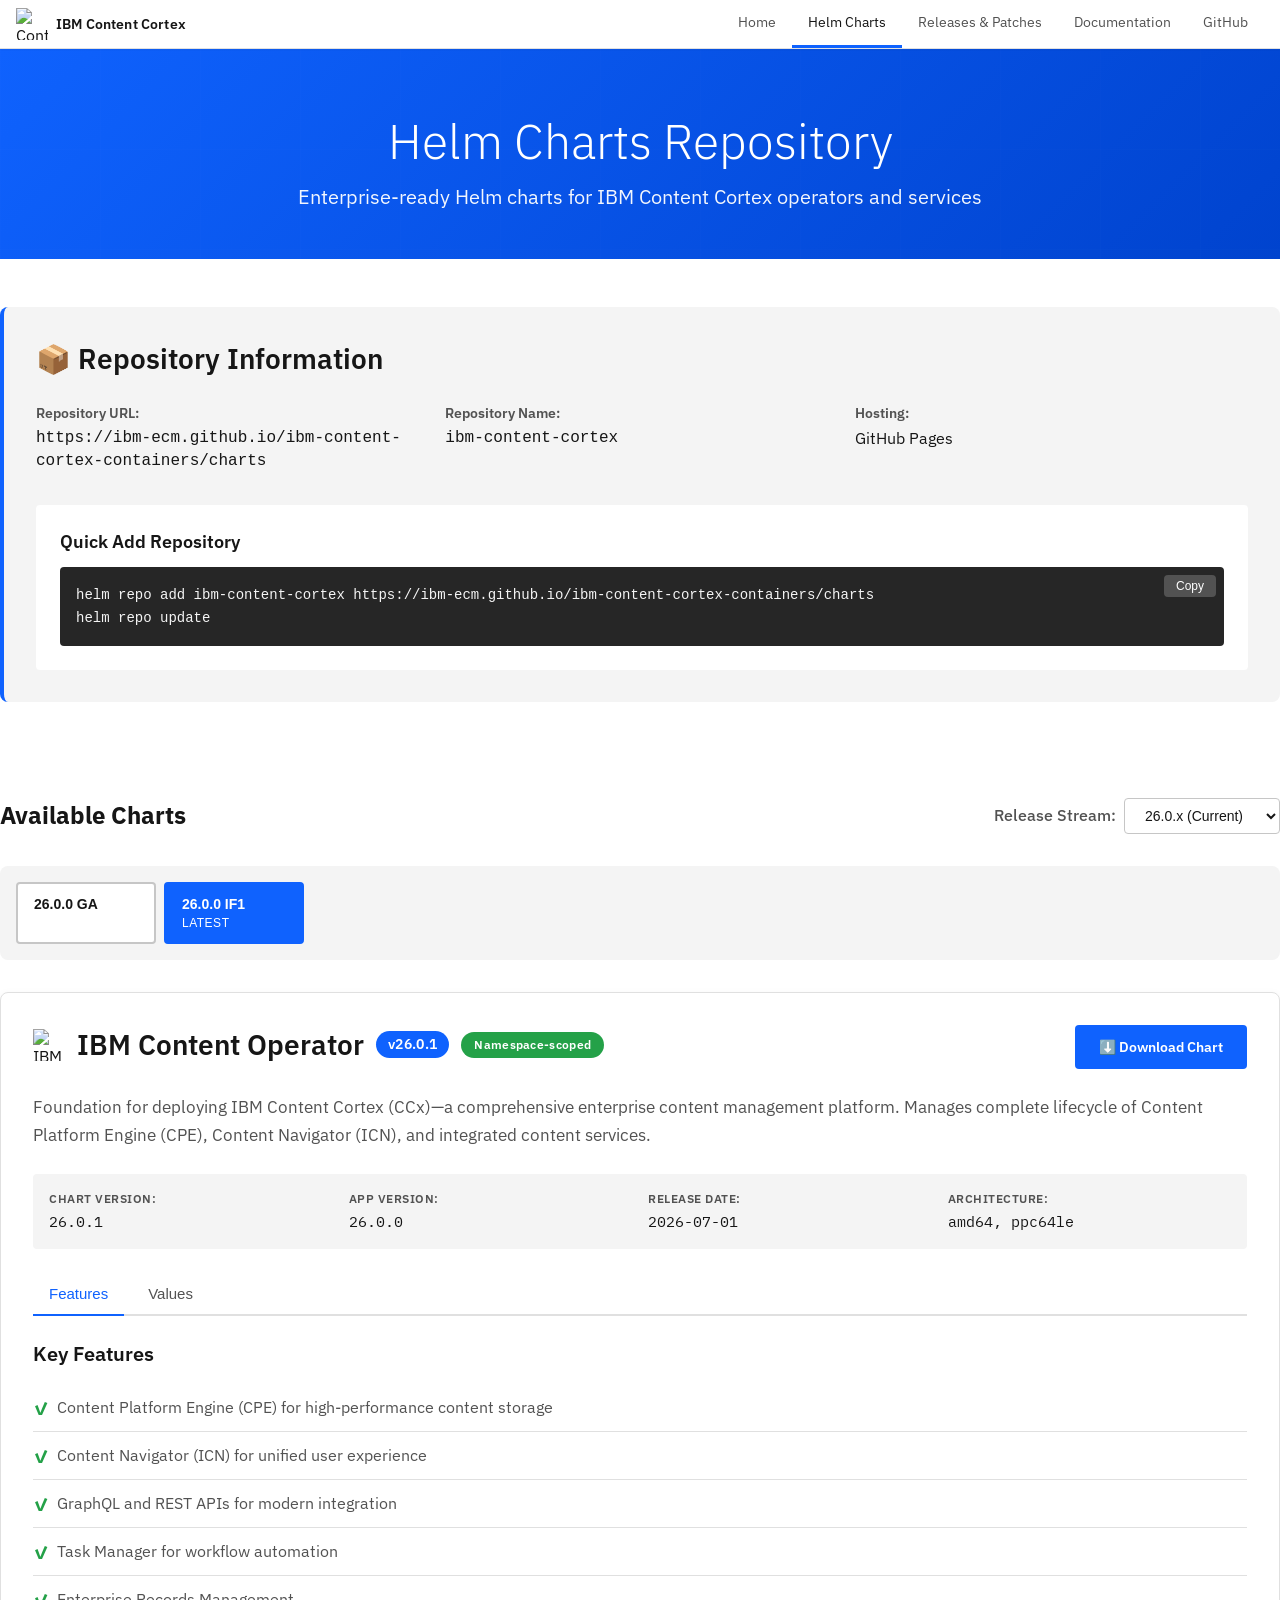
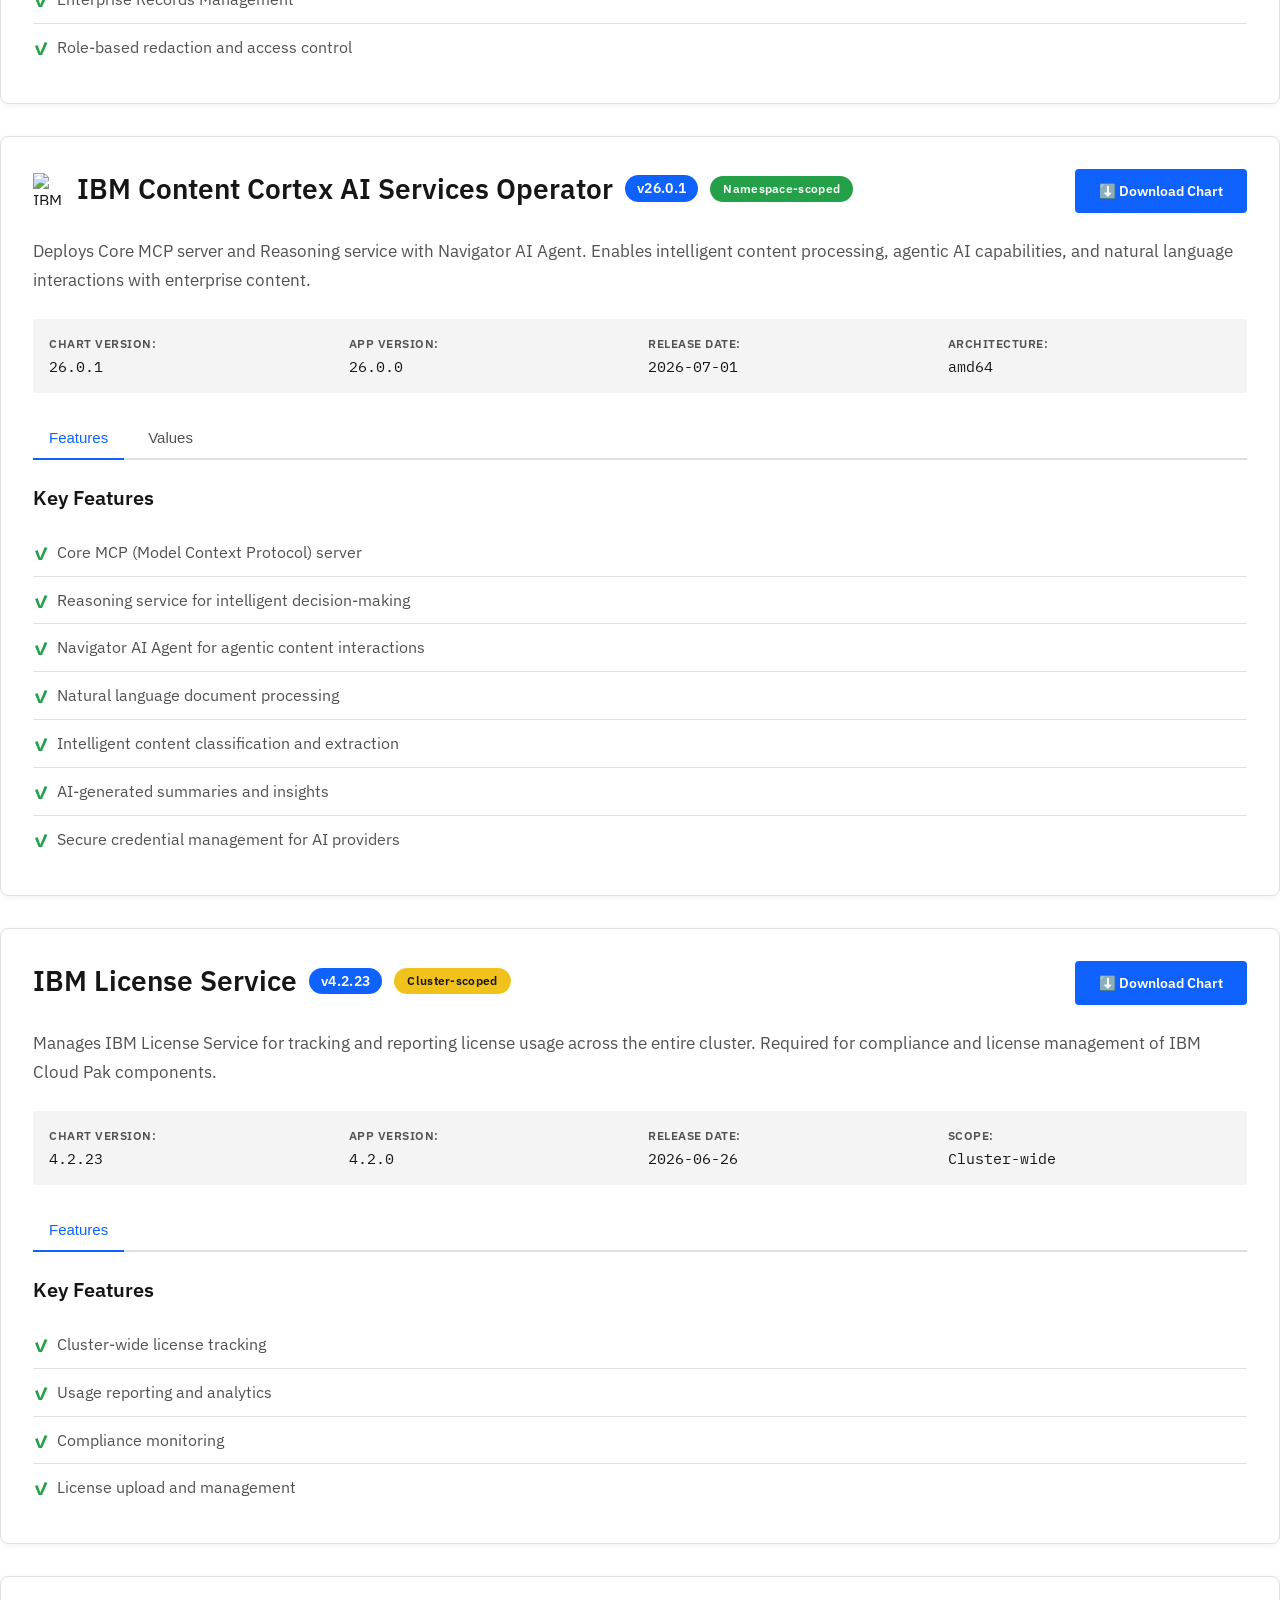
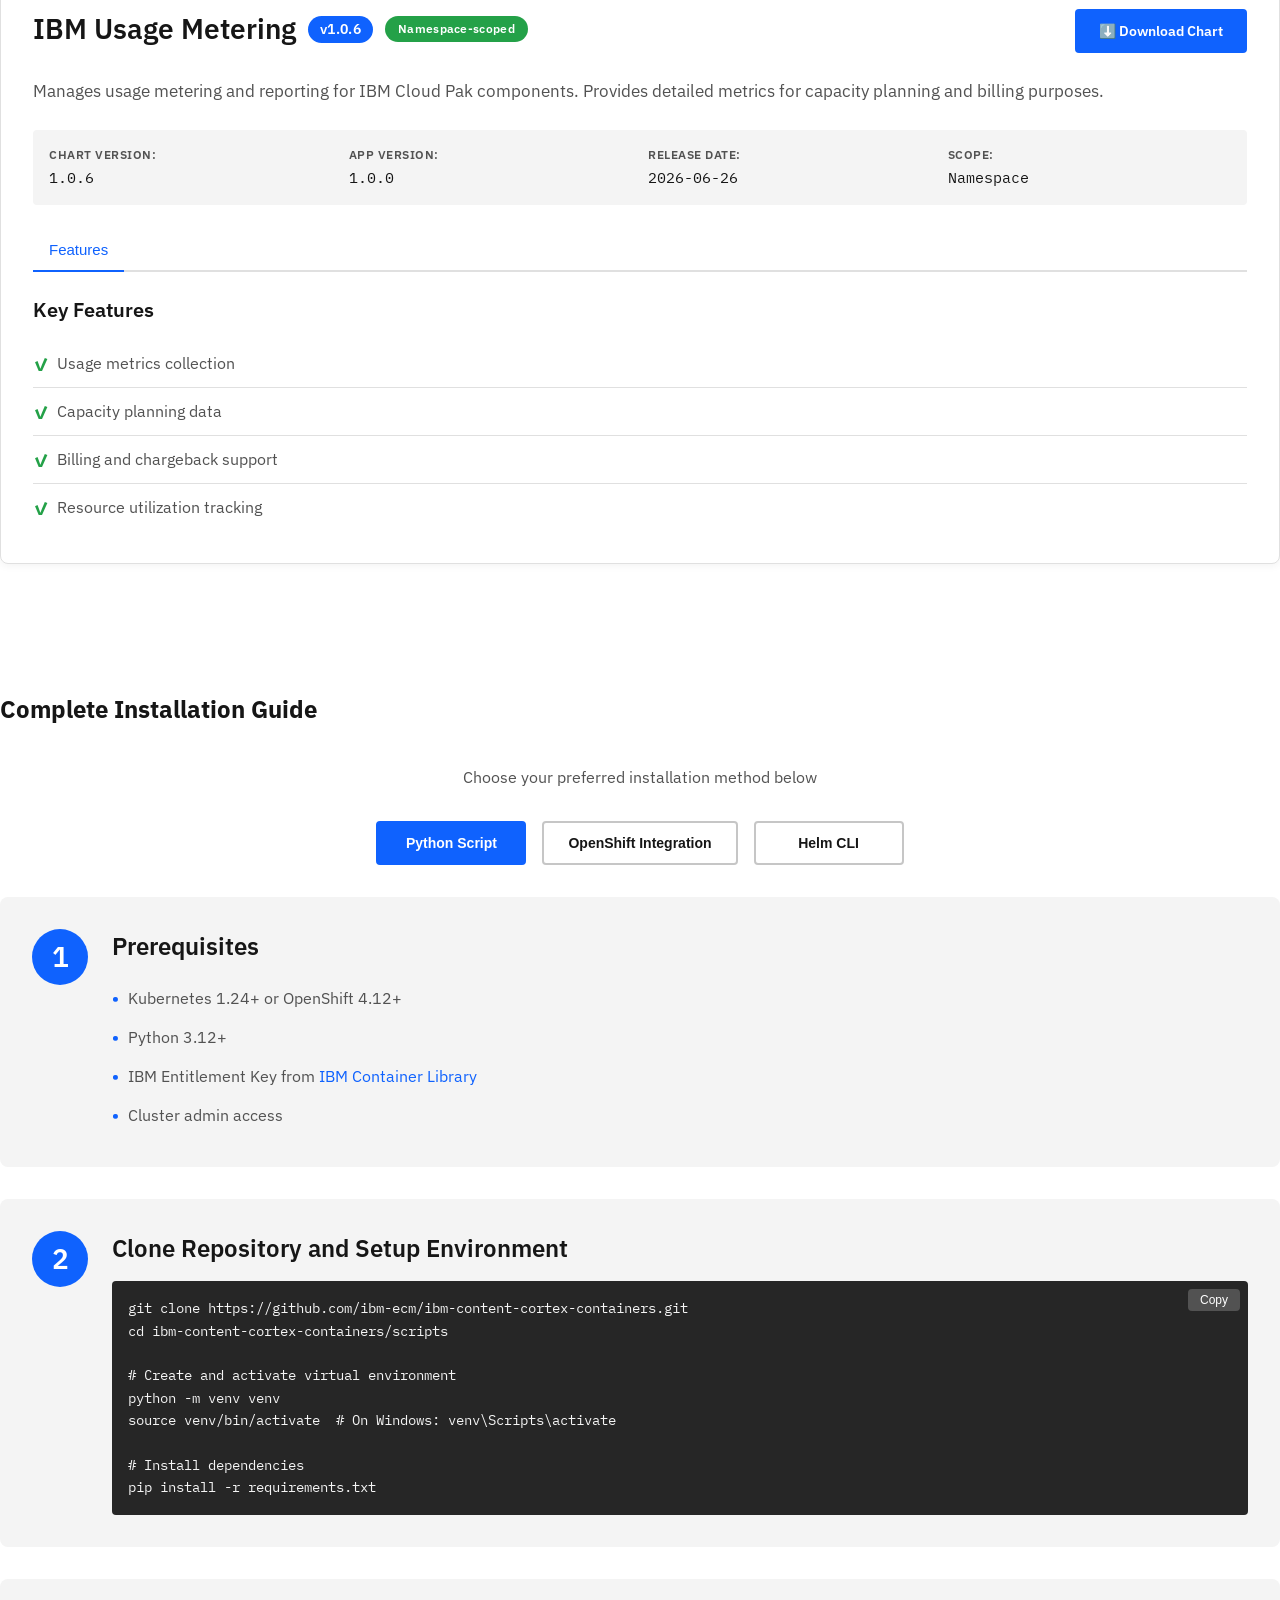
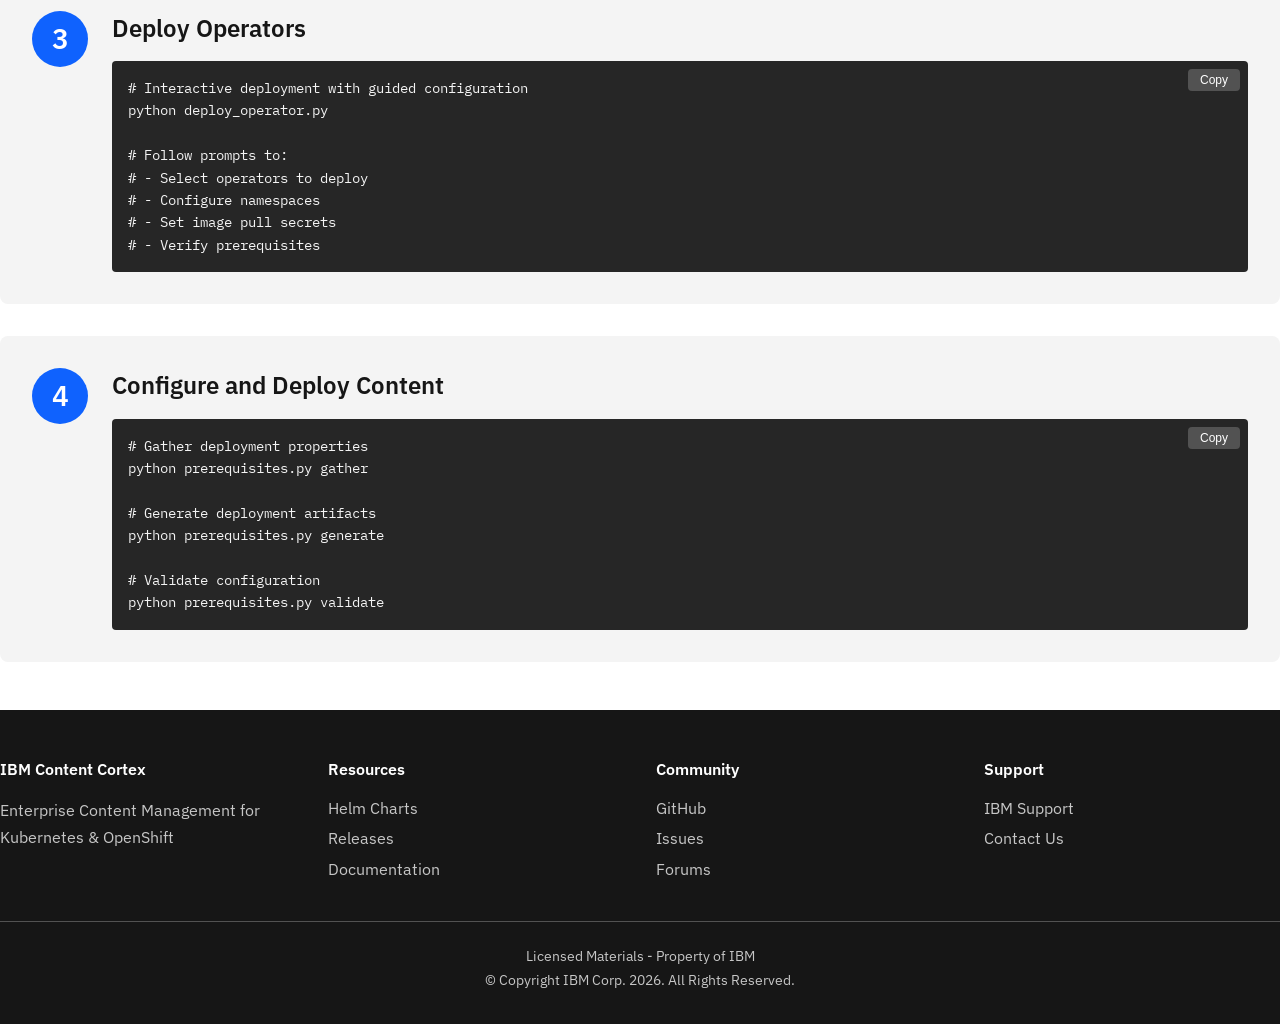
==== docs/helm-charts.html @ 9b9c6eec "fix(helm-charts): update chart repo URL path from helm-charts to charts" ====
<!DOCTYPE html>
<html lang="en">
<head>
    <meta charset="UTF-8">
    <meta name="viewport" content="width=device-width, initial-scale=1.0">
    <title>Helm Charts - IBM Content Cortex</title>
    <link rel="icon" type="image/svg+xml" href="./assets/favicon.svg">
    <link href="https://fonts.googleapis.com/css2?family=IBM+Plex+Sans:wght@300;400;500;600;700&family=IBM+Plex+Mono:wght@400;500&display=swap" rel="stylesheet">
    
    <!-- Carbon Design System v11 - Latest from Official Repository -->
    <!-- https://github.com/carbon-design-system/carbon/tree/main/packages/styles -->
    <link rel="stylesheet" href="https://cdn.jsdelivr.net/npm/@carbon/styles@latest/css/styles.min.css">
    
    <!-- Carbon Web Components - Latest from Official Repository -->
    <!-- https://github.com/carbon-design-system/carbon/tree/main/packages/web-components -->
    <script type="module" src="https://cdn.jsdelivr.net/npm/@carbon/web-components@latest/dist/index.min.js"></script>
    
    <link rel="stylesheet" href="./assets/styles.css?v=2">
    <link rel="stylesheet" href="./assets/helm-charts.css?v=2">
</head>
<body>
    <!-- Navigation -->
    <nav class="navbar">
        <div class="nav-container">
            <div class="nav-brand">
                <img src="./assets/ContentCortex.svg" alt="Content Cortex Logo" class="nav-logo">
                <span class="nav-title">IBM Content Cortex</span>
            </div>
            <ul class="nav-menu" id="navMenu">
                <li><a href="index.html" class="nav-link">Home</a></li>
                <li><a href="helm-charts.html" class="nav-link active">Helm Charts</a></li>
                <li><a href="releases.html" class="nav-link">Releases & Patches</a></li>
                <li><a href="https://www.ibm.com/docs/SSL4SY_26.0.0/com.ibm.p8.containers.doc/containers.html" class="nav-link" target="_blank">Documentation</a></li>
                <li><a href="#" class="nav-link" target="_blank" data-href-env="repoBase">GitHub</a></li>
            </ul>
            <button class="nav-toggle" id="navToggle" aria-label="Toggle navigation">
                <span></span>
                <span></span>
                <span></span>
            </button>
        </div>
    </nav>

    <!-- Page Header -->
    <section class="page-header">
        <div class="container">
            <h1>Helm Charts Repository</h1>
            <p>Enterprise-ready Helm charts for IBM Content Cortex operators and services</p>
        </div>
    </section>

    <!-- Repository Info -->
    <section class="repo-info">
        <div class="container">
            <div class="info-card">
                <h2>📦 Repository Information</h2>
                <div class="info-grid">
                    <div class="info-item">
                        <span class="info-label">Repository URL:</span>
                        <code class="info-value" data-text-env="pagesBase/charts" data-public-only style="display:none;">https://ibm-ecm.github.io/ibm-content-cortex-containers/charts</code>
                        <code class="info-value" data-text-env="rawBase" data-internal-only style="display:none;">https://raw.github.ibm.com/ecm-container-service/container-samples/gh-pages/docs</code>
                    </div>
                    <div class="info-item">
                        <span class="info-label">Repository Name:</span>
                        <code class="info-value">ibm-content-cortex</code>
                    </div>
                    <div class="info-item">
                        <span class="info-label">Hosting:</span>
                        <span class="info-value" data-public-only style="display:none;">GitHub Pages</span>
                        <span class="info-value" data-internal-only style="display:none;">GitHub Enterprise (raw)</span>
                    </div>
                    <div class="info-item" data-internal-only style="display:none;">
                        <span class="info-label">Authentication:</span>
                        <span class="info-value">GHE username + personal access token (<code>repo</code> scope)</span>
                    </div>
                    <div class="info-item" data-internal-only style="display:none;">
                        <span class="info-label">OpenShift CR:</span>
                        <span class="info-value"><code>ProjectHelmChartRepository</code> with <code>basicAuthConfig</code></span>
                    </div>
                </div>

                <!-- Internal dev: credentials notice -->
                <div data-internal-only style="display:none; margin: 1.25rem 0; padding: 1rem 1.25rem; background: #fff8e1; border-left: 4px solid #f59e0b; border-radius: 4px; font-size: 0.875rem;">
                    <strong>🔒 Internal access requires GHE credentials.</strong>
                    This site is SSO-gated. Use <code>raw.github.ibm.com</code> with your GHE username and a personal access token (<code>repo</code> scope) for both Helm CLI and OpenShift.<br><br>
                    <a href="https://github.ibm.com/settings/tokens/new?description=ibm-content-cortex-helm&scopes=repo" target="_blank" style="color:#0f62fe;">Generate a personal access token →</a>
                </div>

                <div class="quick-add">
                    <h3>Quick Add Repository</h3>
                    <!-- Public: standard helm repo add -->
                    <div data-public-only style="display:none;">
                        <pre data-cmd="helm repo add ibm-content-cortex {pagesBase}/charts&#10;helm repo update"><code>helm repo add ibm-content-cortex https://ibm-ecm.github.io/ibm-content-cortex-containers/charts
helm repo update</code></pre>
                    </div>
                    <!-- Internal: basic auth with GHE username + token -->
                    <div data-internal-only style="display:none;">
                        <pre data-cmd="helm repo add ibm-content-cortex {rawBase} \&#10;  --username &lt;your-ghe-username&gt; \&#10;  --password &lt;your-ghe-token&gt;&#10;helm repo update"><code>helm repo add ibm-content-cortex https://raw.github.ibm.com/ecm-container-service/container-samples/gh-pages/docs \
  --username <your-ghe-username> \
  --password <your-ghe-token>
helm repo update</code></pre>
                    </div>
                </div>
            </div>
        </div>
    </section>

    <!-- Available Charts -->
    <section class="charts-section">
        <div class="container">
            <div style="display: flex; justify-content: space-between; align-items: center; margin-bottom: 2rem;">
                <h2 class="section-title" style="margin: 0;">Available Charts</h2>
                <div class="stream-selector">
                    <label for="stream-select" style="margin-right: 0.5rem; font-weight: 500; color: var(--gray-70);">Release Stream:</label>
                    <select id="stream-select" class="stream-select">
                        <option value="26.0.x" selected>26.0.x (Current)</option>
                        <option value="26.1.x" data-internal-only style="display:none;">26.1.x (Preview)</option>
                    </select>
                </div>
            </div>

            <!-- Version Selector for 26.1.x — internal dev only -->
            <div class="version-selector" id="version-selector-261" style="margin-bottom: 2rem; display: none;" data-internal-only>
                <div class="version-tabs">
                    <button class="version-tab active" data-version="26.1.0" data-stream="26.1.x">
                        <span class="version-label">26.1.0</span>
                        <span class="version-badge">Preview</span>
                    </button>
                </div>
            </div>

            <!-- Version Selector for 26.0.x -->
            <div class="version-selector" id="version-selector-260" style="margin-bottom: 2rem;">
                <div class="version-tabs">
                    <button class="version-tab" data-version="26.0.0" data-stream="26.0.x">
                        <span class="version-label">26.0.0 GA</span>
                    </button>
                    <button class="version-tab active" data-version="26.0.1" data-stream="26.0.x">
                        <span class="version-label">26.0.0 IF1</span>
                        <span class="version-badge">Latest</span>
                    </button>
                </div>
            </div>

            <!-- ===================== 26.1.0 CHARTS ===================== -->

            <!-- ===================== 26.1.0 CHARTS — internal dev only ===================== -->

            <!-- Content Operator - 26.1.0 -->
            <div class="chart-detail" id="content-operator-261" data-version="26.1.0" data-internal-only style="display:none;">
                <div class="chart-header">
                    <div class="chart-title-group">
                        <img src="./assets/ContentCortex.svg" alt="IBM Content Cortex" class="chart-operator-icon">
                        <h3>IBM Content Operator</h3>
                        <span class="chart-version">v26.1.0</span>
                        <span class="scope-badge namespace">Namespace-scoped</span>
                    </div>
                    <a href="" class="btn btn-primary" download data-href-env="pagesBase/charts/ibm-content-operator-26.1.0.tgz">
                        ⬇️ Download Chart
                    </a>
                </div>
                <p class="chart-description">
                    Foundation for deploying IBM Content Cortex (CCx)—a comprehensive enterprise content management platform.
                    Manages complete lifecycle of Content Platform Engine (CPE), Content Navigator (ICN), and integrated content services.
                </p>
                <div class="chart-meta">
                    <div class="meta-item"><span class="meta-label">Chart Version:</span><span class="meta-value">26.1.0</span></div>
                    <div class="meta-item"><span class="meta-label">App Version:</span><span class="meta-value">26.0.0</span></div>
                    <div class="meta-item"><span class="meta-label">Architecture:</span><span class="meta-value">amd64, ppc64le</span></div>
                </div>
                <div class="chart-tabs">
                    <button class="tab-button active" data-tab="features-content-261">Features</button>
                    <button class="tab-button" data-tab="values-content-261">Values</button>
                </div>
                <div class="tab-content active" id="features-content-261">
                    <h4>Key Features</h4>
                    <ul class="feature-list">
                        <li>Content Platform Engine (CPE) for high-performance content storage</li>
                        <li>Content Navigator (ICN) for unified user experience</li>
                        <li>GraphQL and REST APIs for modern integration</li>
                        <li>Task Manager for workflow automation</li>
                        <li>Enterprise Records Management</li>
                        <li>Role-based redaction and access control</li>
                    </ul>
                </div>
                <div class="tab-content" id="values-content-261">
                    <h4>Common Configuration Values</h4>
                    <pre><code>crd:
  install: true
image:
  repository: cp.icr.io/cp/icp4a-content-operator
rbac:
  createClusterRole: true
  createClusterRoleBinding: true
  enabled: true</code></pre>
                </div>
            </div>

            <!-- WDU Services Operator - 26.1.0 -->
            <div class="chart-detail" id="wdu-services-operator-261" data-version="26.1.0" data-internal-only style="display:none;">
                <div class="chart-header">
                    <div class="chart-title-group">
                        <img src="./assets/WDU.svg" alt="Watson Enhanced Extraction Service Operator" class="chart-operator-icon">
                        <h3>Watson Enhanced Extraction Service Operator</h3>
                        <span class="chart-version">v26.1.0</span>
                        <span class="scope-badge namespace">Namespace-scoped</span>
                        <span class="scope-badge new-release">New in 26.1.0</span>
                    </div>
                    <a href="" class="btn btn-primary" download data-href-env="pagesBase/charts/ibm-ccx-wdu-services-operator-26.1.0.tgz">
                        ⬇️ Download Chart
                    </a>
                </div>
                <p class="chart-description">
                    Kubernetes operator for deploying and managing IBM Workflow and Document Understanding (WDU) Services—enabling
                    intelligent document extraction, automated classification, and workflow orchestration for enterprise content.
                </p>
                <div class="chart-meta">
                    <div class="meta-item"><span class="meta-label">Chart Version:</span><span class="meta-value">26.1.0</span></div>
                    <div class="meta-item"><span class="meta-label">App Version:</span><span class="meta-value">26.0.0</span></div>
                    <div class="meta-item"><span class="meta-label">Architecture:</span><span class="meta-value">amd64</span></div>
                </div>
                <div class="chart-tabs">
                    <button class="tab-button active" data-tab="features-wdu-261">Features</button>
                    <button class="tab-button" data-tab="values-wdu-261">Values</button>
                </div>
                <div class="tab-content active" id="features-wdu-261">
                    <h4>Key Features</h4>
                    <ul class="feature-list">
                        <li>Intelligent document understanding and field extraction</li>
                        <li>AI-powered document classification and routing</li>
                        <li>Automated workflow trigger based on document content</li>
                        <li>Deep integration with IBM Content Platform Engine</li>
                        <li>Secure credential management via Vault integration</li>
                        <li>Cloud-native operator pattern with namespace-scoped RBAC</li>
                    </ul>
                </div>
                <div class="tab-content" id="values-wdu-261">
                    <h4>Common Configuration Values</h4>
                    <pre><code>image:
  repository: icr.io/cpopen/ibm-ccx-wdu-operator
replicaCount: 1
serviceAccount:
  create: true
  name: ibm-ccxwdu-services-operator-sa
rbac:
  create: true</code></pre>
                </div>
            </div>


            <!-- AI Services Operator - 26.1.0 -->
            <div class="chart-detail" id="ai-services-operator-261" data-version="26.1.0" data-internal-only style="display:none;">
                <div class="chart-header">
                    <div class="chart-title-group">
                        <img src="./assets/ContentCortex.svg" alt="IBM Content Cortex" class="chart-operator-icon">
                        <h3>IBM Content Cortex AI Services Operator</h3>
                        <span class="chart-version">v26.1.0</span>
                        <span class="scope-badge namespace">Namespace-scoped</span>
                    </div>
                    <a href="" class="btn btn-primary" download data-href-env="pagesBase/charts/ibm-ccx-ai-services-operator-26.1.0.tgz">
                        ⬇️ Download Chart
                    </a>
                </div>
                <p class="chart-description">
                    Deploys Core MCP server and Reasoning service with Navigator AI Agent. Enables intelligent content processing,
                    agentic AI capabilities, and natural language interactions with enterprise content.
                </p>
                <div class="chart-meta">
                    <div class="meta-item"><span class="meta-label">Chart Version:</span><span class="meta-value">26.1.0</span></div>
                    <div class="meta-item"><span class="meta-label">App Version:</span><span class="meta-value">26.0.0</span></div>
                    <div class="meta-item"><span class="meta-label">Architecture:</span><span class="meta-value">amd64</span></div>
                </div>
                <div class="chart-tabs">
                    <button class="tab-button active" data-tab="features-ai-261">Features</button>
                    <button class="tab-button" data-tab="values-ai-261">Values</button>
                </div>
                <div class="tab-content active" id="features-ai-261">
                    <h4>Key Features</h4>
                    <ul class="feature-list">
                        <li>Core MCP (Model Context Protocol) server</li>
                        <li>Reasoning service for intelligent decision-making</li>
                        <li>Navigator AI Agent for agentic content interactions</li>
                        <li>Natural language document processing</li>
                        <li>Intelligent content classification and extraction</li>
                        <li>AI-generated summaries and insights</li>
                        <li>Secure credential management for AI providers</li>
                    </ul>
                </div>
                <div class="tab-content" id="values-ai-261">
                    <h4>Common Configuration Values</h4>
                    <pre><code>crd:
  install: true
image:
  repository: cp.icr.io/cp/ibm-ccx-ai-services-operator
rbac:
  createClusterRole: true
  createClusterRoleBinding: true
  enabled: true</code></pre>
                </div>
            </div>

            <!-- Redis Operator - 26.1.0 -->
            <div class="chart-detail" id="redis-operator-261" data-version="26.1.0" data-internal-only style="display:none;">
                <div class="chart-header">
                    <div class="chart-title-group">
                        <img src="./assets/redis.svg" alt="Redis" class="chart-operator-icon">
                        <h3>IBM Redis Operator</h3>
                        <span class="chart-version">v1.4.0</span>
                        <span class="scope-badge namespace">Namespace-scoped</span>
                        <span class="scope-badge new-release">New in 26.1.0</span>
                    </div>
                    <a href="" class="btn btn-primary" download data-href-env="pagesBase/charts/ibm-redis-operator-1.4.0.tgz">
                        ⬇️ Download Chart
                    </a>
                </div>
                <p class="chart-description">
                    Kubernetes operator for deploying and managing IBM Redis CP—a high-availability Redis cache layer for IBM Content Cortex and IBM Cloud Pak for Data workloads.
                    Supports namespace-scoped deployment, credential secret management, persistent storage, and HAProxy configuration.
                </p>
                <div class="chart-meta">
                    <div class="meta-item"><span class="meta-label">Chart Version:</span><span class="meta-value">1.4.0</span></div>
                    <div class="meta-item"><span class="meta-label">App Version:</span><span class="meta-value">1.4.0</span></div>
                    <div class="meta-item"><span class="meta-label">Architecture:</span><span class="meta-value">amd64, ppc64le, s390x</span></div>
                </div>
                <div class="chart-tabs">
                    <button class="tab-button active" data-tab="features-redis-261">Features</button>
                </div>
                <div class="tab-content active" id="features-redis-261">
                    <h4>Key Features</h4>
                    <ul class="feature-list">
                        <li>High-availability Redis cluster deployment</li>
                        <li>Namespace-scoped operator for multi-tenancy</li>
                        <li>HAProxy configuration for load balancing</li>
                        <li>Credential secret management</li>
                        <li>Persistent storage support</li>
                        <li>Cloud-native Kubernetes/OpenShift deployment</li>
                    </ul>
                </div>
            </div>

            <!-- PostgreSQL Operator - 26.1.0 -->
            <div class="chart-detail" id="pg-operator-261" data-version="26.1.0" data-internal-only style="display:none;">
                <div class="chart-header">
                    <div class="chart-title-group">
                        <img src="./assets/CNPG.svg" alt="CloudNativePG" class="chart-operator-icon">
                        <h3>IBM PostgreSQL Operator</h3>
                        <span class="chart-version">v28.4.1</span>
                        <span class="scope-badge namespace">Namespace-scoped</span>
                        <span class="scope-badge new-release">New in 26.1.0</span>
                    </div>
                    <a href="" class="btn btn-primary" download data-href-env="pagesBase/charts/ibm-pg-operator-28.4.1.tgz">
                        ⬇️ Download Chart
                    </a>
                </div>
                <p class="chart-description">
                    Manages PostgreSQL clusters embedded in IBM products. Provides automated provisioning, lifecycle management,
                    and backup/recovery for PostgreSQL instances used by IBM Content Cortex components.
                </p>
                <div class="chart-meta">
                    <div class="meta-item"><span class="meta-label">Chart Version:</span><span class="meta-value">28.4.1</span></div>
                    <div class="meta-item"><span class="meta-label">App Version:</span><span class="meta-value">28.4.1</span></div>
                    <div class="meta-item"><span class="meta-label">Category:</span><span class="meta-value">Database</span></div>
                </div>
                <div class="chart-tabs">
                    <button class="tab-button active" data-tab="features-pg-261">Features</button>
                </div>
                <div class="tab-content active" id="features-pg-261">
                    <h4>Key Features</h4>
                    <ul class="feature-list">
                        <li>Automated PostgreSQL cluster provisioning</li>
                        <li>Lifecycle management and rolling upgrades</li>
                        <li>Backup and point-in-time recovery</li>
                        <li>High availability with failover support</li>
                        <li>Seamless integration with IBM product databases</li>
                    </ul>
                </div>
            </div>

            <!-- Watson Gateway Operator - 26.1.0 -->
            <div class="chart-detail" id="watson-gateway-operator-261" data-version="26.1.0" data-internal-only style="display:none;">
                <div class="chart-header">
                    <div class="chart-title-group">
                        <img src="./assets/AIModelGateway.svg" alt="IBM AI Model Gateway" class="chart-operator-icon">
                        <h3>IBM Watson Gateway Operator</h3>
                        <span class="chart-version">v13.0.4</span>
                        <span class="scope-badge namespace">Namespace-scoped</span>
                        <span class="scope-badge new-release">New in 26.1.0</span>
                    </div>
                    <a href="" class="btn btn-primary" download data-href-env="pagesBase/charts/ibm-model-gateway-operator-13.0.4.tgz">
                        ⬇️ Download Chart
                    </a>
                </div>
                <p class="chart-description">
                    Kubernetes operator for deploying and managing IBM Model Gateway—providing a unified gateway layer for AI model access,
                    routing, and lifecycle management within IBM Cloud Pak for Data and Content Cortex environments.
                </p>
                <div class="chart-meta">
                    <div class="meta-item"><span class="meta-label">Chart Version:</span><span class="meta-value">13.0.4</span></div>
                    <div class="meta-item"><span class="meta-label">App Version:</span><span class="meta-value">13.0.0</span></div>
                    <div class="meta-item"><span class="meta-label">Architecture:</span><span class="meta-value">amd64, s390x, ppc64le</span></div>
                </div>
                <div class="chart-tabs">
                    <button class="tab-button active" data-tab="features-gateway-261">Features</button>
                </div>
                <div class="tab-content active" id="features-gateway-261">
                    <h4>Key Features</h4>
                    <ul class="feature-list">
                        <li>Unified AI model access gateway</li>
                        <li>Intelligent request routing and load balancing</li>
                        <li>Model lifecycle management</li>
                        <li>Cloud Pak for Data and Content Cortex integration</li>
                        <li>Multi-architecture support (amd64, s390x, ppc64le)</li>
                    </ul>
                </div>
            </div>

            <!-- License Service (26.1.0) -->
            <div class="chart-detail" id="license-service-261" data-version="26.1.0" data-internal-only style="display:none;">
                <div class="chart-header">
                    <div class="chart-title-group">
                        <h3>IBM License Service</h3>
                        <span class="chart-version">v4.2.23</span>
                        <span class="scope-badge cluster">Cluster-scoped</span>
                    </div>
                    <a href="" class="btn btn-primary" download data-href-env="pagesBase/charts/ibm-licensing-cluster-scoped-4.2.23.tgz">
                        ⬇️ Download Chart
                    </a>
                </div>
                <p class="chart-description">
                    Manages IBM License Service for tracking and reporting license usage across the entire cluster.
                    Required for compliance and license management of IBM Cloud Pak components.
                </p>
                <div class="chart-meta">
                    <div class="meta-item"><span class="meta-label">Chart Version:</span><span class="meta-value">4.2.23</span></div>
                    <div class="meta-item"><span class="meta-label">App Version:</span><span class="meta-value">4.2.0</span></div>
                    <div class="meta-item"><span class="meta-label">Scope:</span><span class="meta-value">Cluster-wide</span></div>
                </div>
                <div class="chart-tabs">
                    <button class="tab-button active" data-tab="features-license-261">Features</button>
                </div>
                <div class="tab-content active" id="features-license-261">
                    <h4>Key Features</h4>
                    <ul class="feature-list">
                        <li>Cluster-wide license tracking</li>
                        <li>Usage reporting and analytics</li>
                        <li>Compliance monitoring</li>
                        <li>License upload and management</li>
                    </ul>
                </div>
            </div>

            <!-- Usage Metering (26.1.0) -->
            <div class="chart-detail" id="usage-metering-261" data-version="26.1.0" data-internal-only style="display:none;">
                <div class="chart-header">
                    <div class="chart-title-group">
                        <h3>IBM Usage Metering</h3>
                        <span class="chart-version">v1.0.6</span>
                        <span class="scope-badge namespace">Namespace-scoped</span>
                    </div>
                    <a href="" class="btn btn-primary" download data-href-env="pagesBase/charts/ibm-usage-metering-1.0.6.tgz">
                        ⬇️ Download Chart
                    </a>
                </div>
                <p class="chart-description">
                    Manages usage metering and reporting for IBM Cloud Pak components.
                    Provides detailed metrics for capacity planning and billing purposes.
                </p>
                <div class="chart-meta">
                    <div class="meta-item"><span class="meta-label">Chart Version:</span><span class="meta-value">1.0.6</span></div>
                    <div class="meta-item"><span class="meta-label">App Version:</span><span class="meta-value">1.0.0</span></div>
                    <div class="meta-item"><span class="meta-label">Scope:</span><span class="meta-value">Namespace</span></div>
                </div>
                <div class="chart-tabs">
                    <button class="tab-button active" data-tab="features-metering-261">Features</button>
                </div>
                <div class="tab-content active" id="features-metering-261">
                    <h4>Key Features</h4>
                    <ul class="feature-list">
                        <li>Usage metrics collection</li>
                        <li>Capacity planning data</li>
                        <li>Billing and chargeback support</li>
                        <li>Resource utilization tracking</li>
                    </ul>
                </div>
            </div>

            <!-- ===================== 26.0.x CHARTS (hidden by default) ===================== -->

            <!-- Content Operator - 26.0.0 GA -->
            <div class="chart-detail" id="content-operator-26-0-0" data-version="26.0.0" style="display: none;">
                <div class="chart-header">
                    <div class="chart-title-group">
                        <img src="./assets/ContentCortex.svg" alt="IBM Content Cortex" class="chart-operator-icon">
                        <h3>IBM Content Operator</h3>
                        <span class="chart-version">v26.0.0</span>
                        <span class="scope-badge namespace">Namespace-scoped</span>
                    </div>
                    <a href="" class="btn btn-primary" download data-href-env="pagesBase/charts/ibm-content-operator-26.0.0.tgz">
                        ⬇️ Download Chart
                    </a>
                </div>
                
                <p class="chart-description">
                    Foundation for deploying IBM Content Cortex (CCx)—a comprehensive enterprise content management platform.
                    Manages complete lifecycle of Content Platform Engine (CPE), Content Navigator (ICN), and integrated content services.
                </p>
                
                <div class="chart-meta">
                    <div class="meta-item">
                        <span class="meta-label">Chart Version:</span>
                        <span class="meta-value">26.0.0</span>
                    </div>
                    <div class="meta-item">
                        <span class="meta-label">App Version:</span>
                        <span class="meta-value">26.0.0</span>
                    </div>
                    <div class="meta-item">
                        <span class="meta-label">Release Date:</span>
                        <span class="meta-value">2026-06-26</span>
                    </div>
                    <div class="meta-item">
                        <span class="meta-label">Architecture:</span>
                        <span class="meta-value">amd64, ppc64le</span>
                    </div>
                </div>
                
                <div class="chart-tabs">
                    <button class="tab-button active" data-tab="features-content-ga">Features</button>
                    <button class="tab-button" data-tab="values-content-ga">Values</button>
                </div>
                
                <div class="tab-content active" id="features-content-ga">
                    <h4>Key Features</h4>
                    <ul class="feature-list">
                        <li>Content Platform Engine (CPE) for high-performance content storage</li>
                        <li>Content Navigator (ICN) for unified user experience</li>
                        <li>GraphQL and REST APIs for modern integration</li>
                        <li>Task Manager for workflow automation</li>
                        <li>Enterprise Records Management</li>
                        <li>Role-based redaction and access control</li>
                    </ul>
                </div>
                
                <div class="tab-content" id="values-content-ga">
                    <h4>Common Configuration Values</h4>
                    <pre><code>crd:
  install: true
image:
  repository: cp.icr.io/cp/icp4a-content-operator
rbac:
  createClusterRole: true
  createClusterRoleBinding: true
  enabled: true</code></pre>
                </div>
            </div>

            <!-- Content Operator - 26.0.1 (26.0.0 IF1) -->
            <div class="chart-detail" id="content-operator" data-version="26.0.1">
                <div class="chart-header">
                    <div class="chart-title-group">
                        <img src="./assets/ContentCortex.svg" alt="IBM Content Cortex" class="chart-operator-icon">
                        <h3>IBM Content Operator</h3>
                        <span class="chart-version">v26.0.1</span>
                        <span class="scope-badge namespace">Namespace-scoped</span>
                    </div>
                    <a href="" class="btn btn-primary" download data-href-env="pagesBase/charts/ibm-content-operator-26.0.1.tgz">
                        ⬇️ Download Chart
                    </a>
                </div>
                
                <p class="chart-description">
                    Foundation for deploying IBM Content Cortex (CCx)—a comprehensive enterprise content management platform.
                    Manages complete lifecycle of Content Platform Engine (CPE), Content Navigator (ICN), and integrated content services.
                </p>
                
                <div class="chart-meta">
                    <div class="meta-item">
                        <span class="meta-label">Chart Version:</span>
                        <span class="meta-value">26.0.1</span>
                    </div>
                    <div class="meta-item">
                        <span class="meta-label">App Version:</span>
                        <span class="meta-value">26.0.0</span>
                    </div>
                    <div class="meta-item">
                        <span class="meta-label">Release Date:</span>
                        <span class="meta-value">2026-07-01</span>
                    </div>
                    <div class="meta-item">
                        <span class="meta-label">Architecture:</span>
                        <span class="meta-value">amd64, ppc64le</span>
                    </div>
                </div>
                
                <div class="chart-tabs">
                    <button class="tab-button active" data-tab="features-content">Features</button>
                    <button class="tab-button" data-tab="values-content">Values</button>
                </div>
                
                <div class="tab-content active" id="features-content">
                    <h4>Key Features</h4>
                    <ul class="feature-list">
                        <li>Content Platform Engine (CPE) for high-performance content storage</li>
                        <li>Content Navigator (ICN) for unified user experience</li>
                        <li>GraphQL and REST APIs for modern integration</li>
                        <li>Task Manager for workflow automation</li>
                        <li>Enterprise Records Management</li>
                        <li>Role-based redaction and access control</li>
                    </ul>
                </div>
                
                <div class="tab-content" id="values-content">
                    <h4>Common Configuration Values</h4>
                    <pre><code>crd:
  install: true
image:
  repository: cp.stg.icr.io/cp/icp4a-content-operator
rbac:
  createClusterRole: true
  createClusterRoleBinding: true
  enabled: true</code></pre>
                </div>
            </div>

            <!-- AI Services Operator - 26.0.0 GA -->
            <div class="chart-detail" id="ai-services-operator-26-0-0" data-version="26.0.0" style="display: none;">
                <div class="chart-header">
                    <div class="chart-title-group">
                        <img src="./assets/ContentCortex.svg" alt="IBM Content Cortex" class="chart-operator-icon">
                        <h3>IBM Content Cortex AI Services Operator</h3>
                        <span class="chart-version">v26.0.0</span>
                        <span class="scope-badge namespace">Namespace-scoped</span>
                    </div>
                    <a href="" class="btn btn-primary" download data-href-env="pagesBase/charts/ibm-ccx-ai-services-operator-26.0.0.tgz">
                        ⬇️ Download Chart
                    </a>
                </div>
                
                <p class="chart-description">
                    Deploys Core MCP server and Reasoning service with Navigator AI Agent. Enables intelligent content processing,
                    agentic AI capabilities, and natural language interactions with enterprise content.
                </p>
                
                <div class="chart-meta">
                    <div class="meta-item">
                        <span class="meta-label">Chart Version:</span>
                        <span class="meta-value">26.0.0</span>
                    </div>
                    <div class="meta-item">
                        <span class="meta-label">App Version:</span>
                        <span class="meta-value">26.0.0</span>
                    </div>
                    <div class="meta-item">
                        <span class="meta-label">Release Date:</span>
                        <span class="meta-value">2026-06-26</span>
                    </div>
                    <div class="meta-item">
                        <span class="meta-label">Architecture:</span>
                        <span class="meta-value">amd64</span>
                    </div>
                </div>
                
                <div class="chart-tabs">
                    <button class="tab-button active" data-tab="features-ai-ga">Features</button>
                    <button class="tab-button" data-tab="values-ai-ga">Values</button>
                </div>
                
                <div class="tab-content active" id="features-ai-ga">
                    <h4>Key Features</h4>
                    <ul class="feature-list">
                        <li>Core MCP (Model Context Protocol) server</li>
                        <li>Reasoning service for intelligent decision-making</li>
                        <li>Navigator AI Agent for agentic content interactions</li>
                        <li>Natural language document processing</li>
                        <li>Intelligent content classification and extraction</li>
                        <li>AI-generated summaries and insights</li>
                        <li>Secure credential management for AI providers</li>
                    </ul>
                </div>
                
                <div class="tab-content" id="values-ai-ga">
                    <h4>Common Configuration Values</h4>
                    <pre><code>crd:
  install: true
image:
  repository: cp.icr.io/cp/ibm-ccx-ai-services-operator
rbac:
  createClusterRole: true
  createClusterRoleBinding: true
  enabled: true</code></pre>
                </div>
            </div>

            <!-- AI Services Operator - 26.0.1 (26.0.0 IF1) -->
            <div class="chart-detail" id="ai-services-operator" data-version="26.0.1">
                <div class="chart-header">
                    <div class="chart-title-group">
                        <img src="./assets/ContentCortex.svg" alt="IBM Content Cortex" class="chart-operator-icon">
                        <h3>IBM Content Cortex AI Services Operator</h3>
                        <span class="chart-version">v26.0.1</span>
                        <span class="scope-badge namespace">Namespace-scoped</span>
                    </div>
                    <a href="" class="btn btn-primary" download data-href-env="pagesBase/charts/ibm-ccx-ai-services-operator-26.0.1.tgz">
                        ⬇️ Download Chart
                    </a>
                </div>
                
                <p class="chart-description">
                    Deploys Core MCP server and Reasoning service with Navigator AI Agent. Enables intelligent content processing,
                    agentic AI capabilities, and natural language interactions with enterprise content.
                </p>
                
                <div class="chart-meta">
                    <div class="meta-item">
                        <span class="meta-label">Chart Version:</span>
                        <span class="meta-value">26.0.1</span>
                    </div>
                    <div class="meta-item">
                        <span class="meta-label">App Version:</span>
                        <span class="meta-value">26.0.0</span>
                    </div>
                    <div class="meta-item">
                        <span class="meta-label">Release Date:</span>
                        <span class="meta-value">2026-07-01</span>
                    </div>
                    <div class="meta-item">
                        <span class="meta-label">Architecture:</span>
                        <span class="meta-value">amd64</span>
                    </div>
                </div>
                
                <div class="chart-tabs">
                    <button class="tab-button active" data-tab="features-ai">Features</button>
                    <button class="tab-button" data-tab="values-ai">Values</button>
                </div>
                
                <div class="tab-content active" id="features-ai">
                    <h4>Key Features</h4>
                    <ul class="feature-list">
                        <li>Core MCP (Model Context Protocol) server</li>
                        <li>Reasoning service for intelligent decision-making</li>
                        <li>Navigator AI Agent for agentic content interactions</li>
                        <li>Natural language document processing</li>
                        <li>Intelligent content classification and extraction</li>
                        <li>AI-generated summaries and insights</li>
                        <li>Secure credential management for AI providers</li>
                    </ul>
                </div>
                
                <div class="tab-content" id="values-ai">
                    <h4>Common Configuration Values</h4>
                    <pre><code>crd:
  install: true
image:
  repository: cp.stg.icr.io/cp/ibm-ccx-ai-services-operator
rbac:
  createClusterRole: true
  createClusterRoleBinding: true
  enabled: true</code></pre>
                </div>
            </div>

            <!-- License Service (shared across all versions) -->
            <div class="chart-detail" id="license-service" data-version="26.0.1" data-also-version="26.0.0">
                <div class="chart-header">
                    <div class="chart-title-group">
                        <h3>IBM License Service</h3>
                        <span class="chart-version">v4.2.23</span>
                        <span class="scope-badge cluster">Cluster-scoped</span>
                    </div>
                    <a href="" class="btn btn-primary" download data-href-env="pagesBase/charts/ibm-licensing-cluster-scoped-4.2.23.tgz">
                        ⬇️ Download Chart
                    </a>
                </div>
                
                <p class="chart-description">
                    Manages IBM License Service for tracking and reporting license usage across the entire cluster. 
                    Required for compliance and license management of IBM Cloud Pak components.
                </p>
                
                <div class="chart-meta">
                    <div class="meta-item">
                        <span class="meta-label">Chart Version:</span>
                        <span class="meta-value">4.2.23</span>
                    </div>
                    <div class="meta-item">
                        <span class="meta-label">App Version:</span>
                        <span class="meta-value">4.2.0</span>
                    </div>
                    <div class="meta-item">
                        <span class="meta-label">Release Date:</span>
                        <span class="meta-value">2026-06-26</span>
                    </div>
                    <div class="meta-item">
                        <span class="meta-label">Scope:</span>
                        <span class="meta-value">Cluster-wide</span>
                    </div>
                </div>
                
                <div class="chart-tabs">
                    <button class="tab-button active" data-tab="features-license">Features</button>
                </div>
                
                <div class="tab-content active" id="features-license">
                    <h4>Key Features</h4>
                    <ul class="feature-list">
                        <li>Cluster-wide license tracking</li>
                        <li>Usage reporting and analytics</li>
                        <li>Compliance monitoring</li>
                        <li>License upload and management</li>
                    </ul>
                </div>
            </div>

            <!-- Usage Metering (shared across all versions) -->
            <div class="chart-detail" id="usage-metering" data-version="26.0.1" data-also-version="26.0.0">
                <div class="chart-header">
                    <div class="chart-title-group">
                        <h3>IBM Usage Metering</h3>
                        <span class="chart-version">v1.0.6</span>
                        <span class="scope-badge namespace">Namespace-scoped</span>
                    </div>
                    <a href="" class="btn btn-primary" download data-href-env="pagesBase/charts/ibm-usage-metering-1.0.6.tgz">
                        ⬇️ Download Chart
                    </a>
                </div>
                
                <p class="chart-description">
                    Manages usage metering and reporting for IBM Cloud Pak components. 
                    Provides detailed metrics for capacity planning and billing purposes.
                </p>
                
                <div class="chart-meta">
                    <div class="meta-item">
                        <span class="meta-label">Chart Version:</span>
                        <span class="meta-value">1.0.6</span>
                    </div>
                    <div class="meta-item">
                        <span class="meta-label">App Version:</span>
                        <span class="meta-value">1.0.0</span>
                    </div>
                    <div class="meta-item">
                        <span class="meta-label">Release Date:</span>
                        <span class="meta-value">2026-06-26</span>
                    </div>
                    <div class="meta-item">
                        <span class="meta-label">Scope:</span>
                        <span class="meta-value">Namespace</span>
                    </div>
                </div>
                
                <div class="chart-tabs">
                    <button class="tab-button active" data-tab="features-metering">Features</button>
                </div>
                
                <div class="tab-content active" id="features-metering">
                    <h4>Key Features</h4>
                    <ul class="feature-list">
                        <li>Usage metrics collection</li>
                        <li>Capacity planning data</li>
                        <li>Billing and chargeback support</li>
                        <li>Resource utilization tracking</li>
                    </ul>
                </div>
            </div>
        </div>
    </section>

    <!-- Installation Guide -->
    <section class="installation-guide">
        <div class="container">
            <h2 class="section-title">Complete Installation Guide</h2>
            <p style="text-align: center; margin-bottom: 2rem; color: var(--gray-70);">
                Choose your preferred installation method below
            </p>
            
            <!-- Method Tabs -->
            <div class="method-tabs" style="display: flex; justify-content: center; gap: 1rem; margin-bottom: 2rem;">
                <button class="method-tab active" data-method="python">Python Script</button>
                <button class="method-tab" data-method="openshift">OpenShift Integration</button>
                <button class="method-tab" data-method="helm">Helm CLI</button>
            </div>
            
            <!-- Python Script Method -->
            <div class="method-content active" id="method-python">
                <div class="guide-steps">
                    <div class="guide-step">
                        <div class="step-number">1</div>
                        <div class="step-content">
                            <h3>Prerequisites</h3>
                            <ul>
                                <li>Kubernetes 1.24+ or OpenShift 4.12+</li>
                                <li>Python 3.12+</li>
                                <li>IBM Entitlement Key from <a href="https://myibm.ibm.com/products-services/containerlibrary" target="_blank">IBM Container Library</a></li>
                                <li>Cluster admin access</li>
                            </ul>
                        </div>
                    </div>
                    
                    <div class="guide-step">
                        <div class="step-number">2</div>
                        <div class="step-content">
                            <h3>Clone Repository and Setup Environment</h3>
                            <pre data-cmd="git clone {repoBase}.git&#10;cd {repoName}/scripts&#10;&#10;# Create and activate virtual environment&#10;python -m venv venv&#10;source venv/bin/activate  # On Windows: venv\Scripts\activate&#10;&#10;# Install dependencies&#10;pip install -r requirements.txt"><code>git clone https://github.com/ibm-ecm/ibm-content-cortex-containers.git
cd ibm-content-cortex-containers/scripts

# Create and activate virtual environment
python -m venv venv
source venv/bin/activate  # On Windows: venv\Scripts\activate

# Install dependencies
pip install -r requirements.txt</code></pre>
                        </div>
                    </div>
                    
                    <div class="guide-step">
                        <div class="step-number">3</div>
                        <div class="step-content">
                            <h3>Deploy Operators</h3>
                            <pre><code># Interactive deployment with guided configuration
python deploy_operator.py

# Follow prompts to:
# - Select operators to deploy
# - Configure namespaces
# - Set image pull secrets
# - Verify prerequisites</code></pre>

                            <!-- Internal dev: GITHUB_TOKEN + --dev flag -->
                            <div data-internal-only style="display:none; margin-top:1rem;">
                                <div style="padding: 0.75rem 1rem; background:#fff8e1; border-left:4px solid #f59e0b; border-radius:4px; font-size:0.875rem; margin-bottom:0.75rem;">
                                    <strong>🔒 Dev mode — <code>GITHUB_TOKEN</code> required.</strong>
                                    Running with <code>--dev</code> pulls pre-release chart artifacts from the internal GHE repository.
                                    Export your GHE personal access token (<code>repo</code> scope) before running the command below.<br><br>
                                    <a href="https://github.ibm.com/settings/tokens/new?description=ibm-content-cortex-helm&scopes=repo" target="_blank" style="color:#0f62fe;">Generate a personal access token →</a>
                                </div>
                                <pre><code>export GITHUB_TOKEN=&lt;your-ghe-token&gt;
python deploy_operator.py --dev</code></pre>
                            </div>
                        </div>
                    </div>
                    
                    <div class="guide-step">
                        <div class="step-number">4</div>
                        <div class="step-content">
                            <h3>Configure and Deploy Content</h3>
                            <pre><code># Gather deployment properties
python prerequisites.py gather

# Generate deployment artifacts
python prerequisites.py generate

# Validate configuration
python prerequisites.py validate</code></pre>
                        </div>
                    </div>
                </div>
            </div>
            
            <!-- OpenShift Integration Method -->
            <div class="method-content" id="method-openshift" style="display: none;">
                <div class="guide-steps">
                    <div class="guide-step">
                        <div class="step-number">1</div>
                        <div class="step-content">
                            <h3>Add Helm Repository in OpenShift</h3>

                            <!-- PUBLIC: simple URL, no auth needed -->
                            <div data-public-only style="display:none;">
                                <p><strong>Option A: Using OpenShift Console</strong></p>
                                <ul>
                                    <li>Navigate to: <strong>Developer → Helm → Repositories</strong></li>
                                    <li>Click <strong>Create</strong></li>
                                    <li>Name: <code>ibm-content-cortex</code></li>
                                    <li>URL: <code data-text-env="pagesBase/charts">https://ibm-ecm.github.io/ibm-content-cortex-containers/charts</code></li>
                                </ul>
                                <p style="margin-top: 1rem;"><strong>Option B: Using HelmChartRepository Resource</strong></p>
                                <p>Create a HelmChartRepository custom resource (<a href="https://docs.redhat.com/en/documentation/openshift_container_platform/4.10/html/building_applications/working-with-helm-charts#adding-helm-chart-repositories_configuring-custom-helm-chart-repositories" target="_blank">documentation</a>):</p>
                                <pre data-cmd="apiVersion: helm.openshift.io/v1beta1&#10;kind: HelmChartRepository&#10;metadata:&#10;  name: ibm-content-cortex&#10;spec:&#10;  name: IBM Content Cortex Charts&#10;  connectionConfig:&#10;    url: {pagesBase}/charts"><code>apiVersion: helm.openshift.io/v1beta1
kind: HelmChartRepository
metadata:
  name: ibm-content-cortex
spec:
  name: IBM Content Cortex Charts
  connectionConfig:
    url: https://ibm-ecm.github.io/ibm-content-cortex-containers/charts</code></pre>
                                <pre><code>oc apply -f helmchartrepository.yaml</code></pre>
                            </div>

                            <!-- INTERNAL: raw URL requires GHE basic auth -->
                            <div data-internal-only style="display:none;">
                                <div style="margin-bottom:0.75rem; padding: 0.75rem 1rem; background:#fff8e1; border-left:4px solid #f59e0b; border-radius:4px; font-size:0.875rem;">
                                    <strong>🔒 IBM GHE credentials required.</strong>
                                    The Pages URL is SSO-gated. OpenShift must pull chart archives from
                                    <code>raw.github.ibm.com</code> using basic auth credentials.
                                    See <strong>Step 2</strong> below to create the credentials secret first, then apply this config in the same namespace:
                                </div>
                                <pre><code>apiVersion: helm.openshift.io/v1beta1
kind: ProjectHelmChartRepository
metadata:
  name: ibm-content-cortex
  namespace: ibm-content
spec:
  name: IBM Content Cortex Charts
  connectionConfig:
    url: https://raw.github.ibm.com/ecm-container-service/container-samples/gh-pages/docs
    basicAuthConfig:
      name: ibm-content-cortex-helm-credentials</code></pre>
                                <pre><code>oc apply -f projecthelmchartrepository.yaml -n ibm-content</code></pre>
                            </div>
                        </div>
                    </div>
                    
                    <!-- Step 2: credentials secret — internal only -->
                    <div class="guide-step" data-internal-only style="display:none;">
                        <div class="step-number">2</div>
                        <div class="step-content">
                            <h3>Create GHE Credentials Secret</h3>
                            <p>Generate a personal access token with <code>repo</code> scope at
                                <a href="https://github.ibm.com/settings/tokens/new?description=ibm-content-cortex-helm&scopes=repo" target="_blank" style="color:#0f62fe;">github.ibm.com → Settings → Developer settings → Personal access tokens</a>.
                            </p>
                            <p style="margin-top:0.5rem;">Create the secret in the <strong>same namespace</strong> as the <code>ProjectHelmChartRepository</code> (<code>ibm-content</code>). The secret must have keys <code>username</code> and <code>password</code>:</p>
                            <pre><code>oc create secret generic ibm-content-cortex-helm-credentials \
  --from-literal=username=&lt;your-ghe-username&gt; \
  --from-literal=password=&lt;your-ghe-token&gt; \
  -n ibm-content</code></pre>
                        </div>
                    </div>

                    <!-- Step 3: Create Project — internal only -->
                    <div class="guide-step" data-internal-only style="display:none;">
                        <div class="step-number">3</div>
                        <div class="step-content">
                            <h3>Create Project and Image Pull Secret</h3>
                            <pre><code># Create project
oc new-project ibm-content

# Create image pull secret
oc create secret docker-registry ibm-entitlement-key \
  --docker-server=cp.icr.io \
  --docker-username=cp \
  --docker-password=&lt;your-entitlement-key&gt; \
  -n ibm-content</code></pre>
                        </div>
                    </div>

                    <!-- Step 2: Create Project — public only -->
                    <div class="guide-step" data-public-only style="display:none;">
                        <div class="step-number">2</div>
                        <div class="step-content">
                            <h3>Create Project and Image Pull Secret</h3>
                            <pre><code># Create project
oc new-project ibm-content

# Create image pull secret
oc create secret docker-registry ibm-entitlement-key \
  --docker-server=cp.icr.io \
  --docker-username=cp \
  --docker-password=&lt;your-entitlement-key&gt; \
  -n ibm-content</code></pre>
                        </div>
                    </div>

                    <!-- Step 4/3: Install from Developer Catalog -->
                    <div class="guide-step" data-internal-only style="display:none;">
                        <div class="step-number">4</div>
                        <div class="step-content">
                            <h3>Install from Developer Catalog</h3>
                            <ul>
                                <li>Navigate to: <strong>Developer → +Add → Helm Chart</strong></li>
                                <li>Search for "IBM Content Operator" or "IBM CCx AI Services"</li>
                                <li>Click chart and select <strong>Install Helm Chart</strong></li>
                                <li>Configure values and click <strong>Install</strong></li>
                            </ul>
                        </div>
                    </div>

                    <div class="guide-step" data-public-only style="display:none;">
                        <div class="step-number">3</div>
                        <div class="step-content">
                            <h3>Install from Developer Catalog</h3>
                            <ul>
                                <li>Navigate to: <strong>Developer → +Add → Helm Chart</strong></li>
                                <li>Search for "IBM Content Operator" or "IBM CCx AI Services"</li>
                                <li>Click chart and select <strong>Install Helm Chart</strong></li>
                                <li>Configure values and click <strong>Install</strong></li>
                            </ul>
                        </div>
                    </div>

                    <!-- Step 5/4: Verify -->
                    <div class="guide-step" data-internal-only style="display:none;">
                        <div class="step-number">5</div>
                        <div class="step-content">
                            <h3>Verify Installation</h3>
                            <pre><code># Check operator pods
oc get pods -n ibm-content

# View Helm releases
helm list -n ibm-content</code></pre>
                        </div>
                    </div>

                    <div class="guide-step" data-public-only style="display:none;">
                        <div class="step-number">4</div>
                        <div class="step-content">
                            <h3>Verify Installation</h3>
                            <pre><code># Check operator pods
oc get pods -n ibm-content

# View Helm releases
helm list -n ibm-content</code></pre>
                        </div>
                    </div>
                </div>
            </div>
            
            <!-- Helm CLI Method -->
            <div class="method-content" id="method-helm" style="display: none;">
                <div class="guide-steps">
                    <div class="guide-step">
                        <div class="step-number">1</div>
                        <div class="step-content">
                            <h3>Prerequisites</h3>
                            <ul>
                                <li>Kubernetes 1.24+ or OpenShift 4.12+</li>
                                <li>Helm 4.0+</li>
                                <li>IBM Entitlement Key from <a href="https://myibm.ibm.com/products-services/containerlibrary" target="_blank">IBM Container Library</a></li>
                                <li>Cluster admin access (for cluster-scoped services)</li>
                            </ul>
                        </div>
                    </div>
                    
                    <div class="guide-step">
                        <div class="step-number">2</div>
                        <div class="step-content">
                            <h3>Add Helm Repository</h3>
                            <!-- Public -->
                            <div data-public-only style="display:none;">
                                <pre data-cmd="helm repo add ibm-content-cortex {pagesBase}/charts&#10;helm repo update&#10;helm search repo ibm-content-cortex"><code>helm repo add ibm-content-cortex https://ibm-ecm.github.io/ibm-content-cortex-containers/charts
helm repo update
helm search repo ibm-content-cortex</code></pre>
                            </div>
                            <!-- Internal: requires GHE credentials -->
                            <div data-internal-only style="display:none;">
                                <div style="margin-bottom:0.75rem; padding: 0.75rem 1rem; background:#fff8e1; border-left:4px solid #f59e0b; border-radius:4px; font-size:0.875rem;">
                                    <strong>🔒 IBM GHE credentials required.</strong>
                                    The Pages URL is SSO-gated and cannot be used with Helm CLI.
                                    Use the raw content URL with your GHE username and a personal access token (<code>repo</code> scope).<br><br>
                                    <strong>Step 1 — Generate a token:</strong><br>
                                    Go to <a href="https://github.ibm.com/settings/tokens/new?description=ibm-content-cortex-helm&scopes=repo" target="_blank" style="color:#0f62fe;">github.ibm.com → Settings → Developer settings → Personal access tokens → Generate new token</a><br>
                                    Enable the <code>repo</code> scope, then copy the token value.
                                    <br><br>
                                    <strong>Step 2 — Add the repository:</strong>
                                </div>
                                <pre data-cmd="helm repo add ibm-content-cortex {rawBase} \&#10;  --username &lt;your-ghe-username&gt; \&#10;  --password &lt;your-ghe-token&gt;&#10;helm repo update&#10;helm search repo ibm-content-cortex"><code>helm repo add ibm-content-cortex https://raw.github.ibm.com/ecm-container-service/container-samples/gh-pages/docs \
  --username <your-ghe-username> \
  --password <your-ghe-token>
helm repo update
helm search repo ibm-content-cortex</code></pre>
                            </div>
                        </div>
                    </div>
                    
                    <div class="guide-step">
                        <div class="step-number">3</div>
                        <div class="step-content">
                            <h3>Create Namespace and Secret</h3>
                            <pre><code>kubectl create namespace ibm-content

kubectl create secret docker-registry ibm-entitlement-key \
  --docker-server=cp.icr.io \
  --docker-username=cp \
  --docker-password=<your-entitlement-key> \
  --namespace ibm-content</code></pre>
                        </div>
                    </div>
                    
                    <div class="guide-step">
                        <div class="step-number">4</div>
                        <div class="step-content">
                            <h3>Install Operators</h3>
                            <pre><code># Install Content Operator
helm install content-operator ibm-content-cortex/ibm-content-operator \
  --namespace ibm-content

# Install AI Services Operator
helm install ai-services-operator ibm-content-cortex/ibm-ccx-ai-services-operator \
  --namespace ibm-content

# Verify installation
kubectl get pods -n ibm-content
helm list -n ibm-content</code></pre>
                        </div>
                    </div>
                </div>
            </div>
        </div>
    </section>

    <!-- Footer -->
    <footer class="footer">
        <div class="container">
            <div class="footer-content">
                <div class="footer-section">
                    <h4>IBM Content Cortex</h4>
                    <p>Enterprise Content Management for Kubernetes & OpenShift</p>
                </div>
                <div class="footer-section">
                    <h4>Resources</h4>
                    <ul>
                        <li><a href="helm-charts.html">Helm Charts</a></li>
                        <li><a href="releases.html">Releases</a></li>
                        <li><a href="https://www.ibm.com/docs/SSL4SY_26.0.0/com.ibm.p8.containers.doc/containers.html" target="_blank">Documentation</a></li>
                    </ul>
                </div>
                <div class="footer-section">
                    <h4>Community</h4>
                    <ul>
                        <li><a href="#" target="_blank" data-href-env="repoBase">GitHub</a></li>
                        <li><a href="#" target="_blank" data-href-env="repoBase/issues">Issues</a></li>
                        <li><a href="https://community.ibm.com/community/user/automation/communities/community-home?communitykey=2b67f465-a5fe-4a66-ad25-f5e767b607e3" target="_blank">Forums</a></li>
                    </ul>
                </div>
                <div class="footer-section">
                    <h4>Support</h4>
                    <ul>
                        <li><a href="https://www.ibm.com/mysupport" target="_blank">IBM Support</a></li>
                        <li><a href="mailto:ecm-container-service@ibm.com">Contact Us</a></li>
                    </ul>
                </div>
            </div>
            <div class="footer-bottom">
                <p>Licensed Materials - Property of IBM</p>
                <p>© Copyright IBM Corp. 2026. All Rights Reserved.</p>
            </div>
        </div>
    </footer>

    <script src="./assets/script.js?v=2"></script>
    <script src="./assets/helm-charts.js?v=2"></script>
</body>
</html>
---- docs/assets/styles.css ----
/* IBM Carbon Design System v11 - Content Cortex Theme */

:root {
    /* IBM Carbon v11 Colors */
    --cds-background: #ffffff;
    --cds-layer-01: #f4f4f4;
    --cds-layer-02: #ffffff;
    --cds-layer-03: #f4f4f4;
    --cds-field-01: #f4f4f4;
    --cds-field-02: #ffffff;
    --cds-ui-background: #ffffff;
    --cds-interactive-01: #0f62fe;
    --cds-interactive-02: #393939;
    --cds-interactive-03: #0f62fe;
    --cds-interactive-04: #0f62fe;
    --cds-text-01: #161616;
    --cds-text-02: #525252;
    --cds-text-03: #8d8d8d;
    --cds-text-04: #ffffff;
    --cds-link-01: #0f62fe;
    --cds-inverse-link: #78a9ff;
    --cds-icon-01: #161616;
    --cds-icon-02: #525252;
    --cds-icon-03: #ffffff;
    --cds-border-subtle-00: #e0e0e0;
    --cds-border-subtle-01: #c6c6c6;
    --cds-border-strong-01: #8d8d8d;
    
    /* IBM Carbon Color Palette - Gray Scale */
    --white: #ffffff;
    --gray-10: #f4f4f4;
    --gray-20: #e0e0e0;
    --gray-30: #c6c6c6;
    --gray-40: #a8a8a8;
    --gray-50: #8d8d8d;
    --gray-60: #6f6f6f;
    --gray-70: #525252;
    --gray-80: #393939;
    --gray-90: #262626;
    --gray-100: #161616;
    
    /* IBM Carbon Color Palette - Blue */
    --blue-10: #edf5ff;
    --blue-20: #d0e2ff;
    --blue-30: #a6c8ff;
    --blue-40: #78a9ff;
    --blue-50: #4589ff;
    --blue-60: #0f62fe;
    --blue-70: #0043ce;
    --blue-80: #002d9c;
    --blue-90: #001d6c;
    --blue-100: #001141;
    
    /* IBM Carbon Color Palette - Green */
    --green-10: #defbe6;
    --green-20: #a7f0ba;
    --green-30: #6fdc8c;
    --green-40: #42be65;
    --green-50: #24a148;
    --green-60: #198038;
    --green-70: #0e6027;
    --green-80: #044317;
    --green-90: #022d0d;
    --green-100: #071908;
    
    /* IBM Carbon Color Palette - Yellow */
    --yellow-10: #fcf4d6;
    --yellow-20: #fddc69;
    --yellow-30: #f1c21b;
    --yellow-40: #d2a106;
    --yellow-50: #b28600;
    --yellow-60: #8e6a00;
    --yellow-70: #684e00;
    --yellow-80: #483700;
    --yellow-90: #302400;
    --yellow-100: #1c1500;
    
    /* IBM Carbon Color Palette - Purple */
    --purple-10: #f6f2ff;
    --purple-20: #e8daff;
    --purple-30: #d4bbff;
    --purple-40: #be95ff;
    --purple-50: #a56eff;
    --purple-60: #8a3ffc;
    --purple-70: #6929c4;
    --purple-80: #491d8b;
    --purple-90: #31135e;
    --purple-100: #1c0f30;
    
    /* Spacing Scale */
    --cds-spacing-01: 0.125rem;
    --cds-spacing-02: 0.25rem;
    --cds-spacing-03: 0.5rem;
    --cds-spacing-04: 0.75rem;
    --cds-spacing-05: 1rem;
    --cds-spacing-06: 1.5rem;
    --cds-spacing-07: 2rem;
    --cds-spacing-08: 2.5rem;
    --cds-spacing-09: 3rem;
    --cds-spacing-10: 4rem;
    --cds-spacing-12: 6rem;
    
    /* Spacing Aliases */
    --spacing-01: 0.125rem;
    --spacing-02: 0.25rem;
    --spacing-03: 0.5rem;
    --spacing-04: 0.75rem;
    --spacing-05: 1rem;
    --spacing-06: 1.5rem;
    --spacing-07: 2rem;
    --spacing-08: 2.5rem;
    --spacing-09: 3rem;
    --spacing-10: 4rem;
    --spacing-12: 6rem;
    
    /* Typography */
    --cds-font-family: 'IBM Plex Sans', -apple-system, BlinkMacSystemFont, 'Segoe UI', Roboto, sans-serif;
    --cds-font-family-mono: 'IBM Plex Mono', 'Courier New', monospace;
    --font-family: 'IBM Plex Sans', -apple-system, BlinkMacSystemFont, 'Segoe UI', Roboto, sans-serif;
    --font-family-mono: 'IBM Plex Mono', 'Courier New', monospace;
    
    /* Layout */
    --cds-layout-01: 1rem;
    --cds-layout-02: 1.5rem;
    --cds-layout-03: 2rem;
    --cds-layout-04: 3rem;
    --cds-layout-05: 4rem;
    --cds-layout-06: 6rem;
    --cds-layout-07: 10rem;
    
    /* Transitions */
    --transition-fast: 110ms cubic-bezier(0.2, 0, 0.38, 0.9);
    --transition-moderate: 240ms cubic-bezier(0.2, 0, 0.38, 0.9);
    --transition-slow: 400ms cubic-bezier(0.2, 0, 0.38, 0.9);
}

/* Reset & Base Styles */
* {
    margin: 0;
    padding: 0;
    box-sizing: border-box;
}

body {
    font-family: var(--cds-font-family);
    line-height: 1.43;
    color: var(--cds-text-01);
    background: var(--cds-background);
    -webkit-font-smoothing: antialiased;
    -moz-osx-font-smoothing: grayscale;
}

/* Carbon Grid Override */
.cds--grid {
    max-width: 99rem;
    margin: 0 auto;
    padding-left: var(--cds-spacing-05);
    padding-right: var(--cds-spacing-05);
}

.cds--grid--full-width {
    max-width: 100%;
    padding-left: var(--cds-spacing-06);
    padding-right: var(--cds-spacing-06);
}

/* Navigation - Carbon UI Shell Style */
.navbar {
    background: var(--cds-ui-background);
    border-bottom: 1px solid var(--cds-border-subtle-00);
    position: sticky;
    top: 0;
    z-index: 8000;
    box-shadow: 0 1px 2px rgba(0, 0, 0, 0.05);
}

.nav-container {
    max-width: 99rem;
    margin: 0 auto;
    padding: 0 var(--cds-spacing-05);
    display: flex;
    justify-content: space-between;
    align-items: center;
    height: 3rem;
}

.nav-brand {
    display: flex;
    align-items: center;
    gap: var(--cds-spacing-03);
}

.nav-logo {
    width: 2rem;
    height: 2rem;
}

.nav-title {
    font-size: 0.875rem;
    font-weight: 600;
    color: var(--cds-text-01);
    letter-spacing: 0.16px;
}

.nav-menu {
    display: flex;
    list-style: none;
    gap: 0;
    align-items: center;
}

.nav-link {
    color: var(--cds-text-02);
    text-decoration: none;
    font-size: 0.875rem;
    font-weight: 400;
    padding: 0 var(--cds-spacing-05);
    height: 3rem;
    display: flex;
    align-items: center;
    border-bottom: 3px solid transparent;
    transition: all 110ms cubic-bezier(0.2, 0, 0.38, 0.9);
}

.nav-link:hover {
    background: var(--cds-layer-01);
    color: var(--cds-text-01);
}

.nav-link.active {
    border-bottom-color: var(--cds-interactive-01);
    color: var(--cds-text-01);
}

.nav-toggle {
    display: none;
    flex-direction: column;
    gap: 4px;
    background: none;
    border: none;
    cursor: pointer;
    padding: var(--cds-spacing-03);
}

.nav-toggle span {
    width: 20px;
    height: 2px;
    background: var(--cds-icon-01);
    transition: all 240ms cubic-bezier(0.2, 0, 0.38, 0.9);
}

/* Hero Section - Carbon Style */
.hero {
    background: linear-gradient(135deg, #0f62fe 0%, #0043ce 100%);
    color: #ffffff;
    padding: var(--cds-spacing-10) 0 var(--cds-spacing-12);
    position: relative;
    overflow: hidden;
}

.hero::before {
    content: '';
    position: absolute;
    top: 0;
    left: 0;
    right: 0;
    bottom: 0;
    background: url('data:image/svg+xml,<svg width="100" height="100" xmlns="http://www.w3.org/2000/svg"><defs><pattern id="grid" width="100" height="100" patternUnits="userSpaceOnUse"><path d="M 100 0 L 0 0 0 100" fill="none" stroke="rgba(255,255,255,0.05)" stroke-width="1"/></pattern></defs><rect width="100%" height="100%" fill="url(%23grid)"/></svg>');
    opacity: 0.3;
}

.hero .cds--row {
    position: relative;
    z-index: 1;
}

.hero-title {
    font-size: 3.375rem;
    font-weight: 300;
    margin-bottom: var(--cds-spacing-05);
    line-height: 1.199;
    letter-spacing: 0;
}

.hero-subtitle {
    margin-bottom: var(--cds-spacing-06);
    opacity: 0.95;
}

.hero-description {
    margin-bottom: var(--cds-spacing-07);
    opacity: 0.9;
    max-width: 36rem;
}

.hero-actions {
    display: flex;
    gap: var(--cds-spacing-05);
    margin-bottom: var(--cds-spacing-07);
}

.hero-badges {
    display: flex;
    gap: var(--cds-spacing-04);
    flex-wrap: wrap;
}

.hero-image-col {
    display: flex;
    justify-content: center;
    align-items: center;
}

.hero-logo {
    width: 100%;
    max-width: 25rem;
    height: auto;
    filter: drop-shadow(0 4px 12px rgba(0, 0, 0, 0.2));
    animation: float 6s ease-in-out infinite;
}

@keyframes float {
    0%, 100% { transform: translateY(0px); }
    50% { transform: translateY(-10px); }
}

/* Carbon Button Styles & Overrides */
.cds--btn {
    display: inline-flex;
    align-items: center;
    justify-content: space-between;
    min-height: 3rem;
    padding: calc(0.875rem - 3px) 60px calc(0.875rem - 3px) 16px;
    font-size: 0.875rem;
    font-weight: 400;
    line-height: 1.28572;
    letter-spacing: 0.16px;
    text-decoration: none;
    cursor: pointer;
    transition: background 70ms cubic-bezier(0, 0, 0.38, 0.9),
                box-shadow 70ms cubic-bezier(0, 0, 0.38, 0.9),
                border-color 70ms cubic-bezier(0, 0, 0.38, 0.9),
                outline 70ms cubic-bezier(0, 0, 0.38, 0.9);
    border-radius: 0;
    outline: 2px solid transparent;
    outline-offset: -2px;
    position: relative;
    max-width: 20rem;
    font-family: var(--cds-font-family);
}

.cds--btn--primary {
    background-color: var(--blue-60);
    border: 1px solid transparent;
    color: var(--white);
}

.cds--btn--primary:hover {
    background-color: var(--blue-70);
}

.cds--btn--primary:active {
    background-color: var(--blue-80);
}

.cds--btn--secondary {
    background-color: var(--gray-80);
    border: 1px solid transparent;
    color: var(--white);
}

.cds--btn--secondary:hover {
    background-color: var(--gray-90);
}

.cds--btn--secondary:active {
    background-color: var(--gray-100);
}

.cds--btn__icon {
    position: absolute;
    right: 16px;
    flex-shrink: 0;
    width: 16px;
    height: 16px;
}

/* Carbon Tag Styles & Overrides */
.cds--tag {
    display: inline-flex;
    align-items: center;
    padding: 0 var(--cds-spacing-03);
    height: 1.5rem;
    margin: var(--cds-spacing-02);
    border-radius: 0.9375rem;
    font-size: 0.75rem;
    font-weight: 400;
    line-height: 1.33333;
    letter-spacing: 0.32px;
    vertical-align: middle;
    word-break: break-word;
}

.cds--tag--blue {
    background-color: var(--blue-20);
    color: var(--blue-70);
}

.cds--tag--cool-gray,
.cds--tag--gray {
    background-color: var(--gray-20);
    color: var(--gray-100);
}

.cds--tag--green {
    background-color: var(--green-20);
    color: var(--green-70);
}

.cds--tag--purple {
    background-color: var(--purple-20);
    color: var(--purple-70);
}

.cds--tag--red {
    background-color: #ffd7d9;
    color: #750e13;
}

.cds--tag--cyan {
    background-color: #bae6ff;
    color: #003a6d;
}

/* Carbon Tag Overrides for Hero */
.hero .cds--tag {
    background-color: rgba(255, 255, 255, 0.2);
    color: #ffffff;
    border: none;
}

/* Sections */
section {
    padding: var(--cds-spacing-10) 0;
}

.section-title {
    margin-bottom: var(--cds-spacing-08);
    text-align: left;
}

/* Features Section */
.features {
    background: var(--cds-background);
}

.features .cds--row {
    margin-bottom: var(--cds-spacing-06);
}

.features .cds--row:last-child {
    margin-bottom: 0;
}

.features-row {
    display: flex;
    flex-wrap: wrap;
    gap: var(--cds-spacing-06);
    justify-content: space-between;
}

.features-row > [class*="cds--col"] {
    flex: 0 0 calc(33.333% - var(--cds-spacing-06));
    max-width: calc(33.333% - var(--cds-spacing-06));
}

.feature-tile {
    height: 100%;
    padding: var(--cds-spacing-07);
    transition: all 240ms cubic-bezier(0.2, 0, 0.38, 0.9);
}

.feature-tile:hover {
    transform: translateY(-2px);
    box-shadow: 0 4px 8px rgba(0, 0, 0, 0.1);
}

.feature-icon {
    font-size: 3rem;
    margin-bottom: var(--cds-spacing-05);
    display: block;
}

.feature-tile h3 {
    margin-bottom: var(--cds-spacing-04);
}

.feature-tile p {
    color: var(--cds-text-02);
}

/* Quick Start Section */
.quick-start {
    background: var(--cds-layer-01);
}

.quick-start-tile {
    padding: var(--cds-spacing-07);
}

.quick-start-steps {
    display: flex;
    flex-direction: column;
    gap: var(--spacing-07);
}

.step {
    display: flex;
    gap: var(--spacing-06);
    background: var(--white);
    padding: var(--spacing-07);
    border-radius: 8px;
    box-shadow: 0 2px 4px rgba(0, 0, 0, 0.05);
}

.step-number {
    flex-shrink: 0;
    width: 48px;
    height: 48px;
    background: var(--blue-60);
    color: var(--white);
    border-radius: 50%;
    display: flex;
    align-items: center;
    justify-content: center;
    font-size: 1.5rem;
    font-weight: 600;
}

.step-content {
    flex: 1;
}

.step-content h3 {
    font-size: 1.25rem;
    font-weight: 600;
    color: var(--gray-100);
    margin-bottom: var(--spacing-04);
}

.step-content pre {
    background: var(--gray-90);
    color: var(--gray-10);
    padding: var(--spacing-05);
    border-radius: 4px;
    overflow-x: auto;
    font-family: var(--font-family-mono);
    font-size: 0.875rem;
    line-height: 1.6;
}

.step-content code {
    font-family: var(--font-family-mono);
}

/* Components Section */
.components {
    background: var(--cds-background);
}

.components .cds--row {
    margin-bottom: var(--cds-spacing-06);
}

.components .cds--row:last-child {
    margin-bottom: 0;
}

.component-tile {
    height: 100%;
    padding: var(--cds-spacing-07);
    border-top: 3px solid var(--cds-interactive-01);
}

.component-header {
    display: flex;
    justify-content: space-between;
    align-items: flex-start;
    margin-bottom: var(--cds-spacing-05);
}

.component-header h3 {
    flex: 1;
}

.component-description {
    margin-bottom: var(--cds-spacing-05);
}

.component-features {
    list-style: none;
    margin-bottom: var(--cds-spacing-06);
    padding-left: 0;
}

.component-features li {
    padding: var(--cds-spacing-03) 0;
    color: var(--cds-text-02);
    border-bottom: 1px solid var(--cds-border-subtle-00);
}

.component-features li:last-child {
    border-bottom: none;
}

.component-link {
    font-weight: 600;
}

/* Resources Section */
.resources {
    background: var(--cds-layer-01);
    padding: var(--cds-spacing-10) 0;
}

.resources .container {
    max-width: 99rem;
    margin: 0 auto;
    padding: 0 var(--cds-spacing-05);
}

.resources-grid {
    display: grid;
    grid-template-columns: repeat(4, 1fr);
    gap: var(--cds-spacing-07);
}

.resource-card {
    display: block;
    padding: var(--cds-spacing-08);
    background: var(--cds-background);
    border-radius: 4px;
    text-decoration: none;
    transition: all 240ms cubic-bezier(0.2, 0, 0.38, 0.9);
    box-shadow: 0 2px 4px rgba(0, 0, 0, 0.05);
    border-top: 3px solid transparent;
}

.resource-card:hover {
    transform: translateY(-2px);
    box-shadow: 0 4px 8px rgba(0, 0, 0, 0.1);
    border-top-color: var(--cds-interactive-01);
}

.resource-icon {
    font-size: 2.5rem;
    margin-bottom: var(--cds-spacing-05);
    display: block;
}

.resource-card h3 {
    font-size: 1.25rem;
    font-weight: 600;
    color: var(--cds-text-01);
    margin-bottom: var(--cds-spacing-03);
}

.resource-card p {
    color: var(--cds-text-02);
    line-height: 1.43;
}

/* Buttons */
.btn {
    display: inline-block;
    padding: var(--cds-spacing-04) var(--cds-spacing-06);
    font-size: 0.875rem;
    font-weight: 600;
    text-align: center;
    text-decoration: none;
    border-radius: 4px;
    border: none;
    cursor: pointer;
    transition: all var(--transition-moderate);
    font-family: var(--cds-font-family);
}

.btn-primary {
    background: var(--blue-60);
    color: var(--white);
}

.btn-primary:hover {
    background: var(--blue-70);
}

.btn-secondary {
    background: var(--gray-80);
    color: var(--white);
}

.btn-secondary:hover {
    background: var(--gray-90);
}

.btn-outline {
    background: transparent;
    color: var(--blue-60);
    border: 1px solid var(--blue-60);
}

.btn-outline:hover {
    background: var(--blue-60);
    color: var(--white);
}

/* Footer */
.footer {
    background: var(--gray-100);
    color: var(--gray-30);
    padding: var(--spacing-09) 0 var(--spacing-07);
}

.footer-content {
    display: grid;
    grid-template-columns: repeat(auto-fit, minmax(200px, 1fr));
    gap: var(--spacing-07);
    margin-bottom: var(--spacing-07);
}

.footer-section h4 {
    color: var(--white);
    font-size: 1rem;
    font-weight: 600;
    margin-bottom: var(--spacing-05);
}

.footer-section p {
    line-height: 1.7;
}

.footer-section ul {
    list-style: none;
}

.footer-section li {
    margin-bottom: var(--spacing-03);
}

.footer-section a {
    color: var(--gray-30);
    text-decoration: none;
    transition: color var(--transition-fast);
}

.footer-section a:hover {
    color: var(--white);
}

.footer-bottom {
    border-top: 1px solid var(--gray-70);
    padding-top: var(--spacing-06);
    text-align: center;
    font-size: 0.875rem;
}

.footer-bottom p {
    margin-bottom: var(--spacing-02);
}

/* Responsive Design */
@media (max-width: 1056px) {
    .hero-content {
        grid-template-columns: 1fr;
    }
    
    .hero-image {
        order: -1;
    }
    
    .hero-logo {
        max-width: 300px;
    }
    
    .features-row > [class*="cds--col"] {
        flex: 0 0 calc(50% - var(--cds-spacing-06));
        max-width: calc(50% - var(--cds-spacing-06));
    }
    
    .resources-grid {
        grid-template-columns: repeat(2, 1fr);
    }
}

@media (max-width: 768px) {
    .features-row > [class*="cds--col"] {
        flex: 0 0 100%;
        max-width: 100%;
    }
    
    .resources-grid {
        grid-template-columns: 1fr;
    }
    
    .nav-menu {
        position: fixed;
        left: -100%;
        top: 48px;
        flex-direction: column;
        background: var(--white);
        width: 100%;
        text-align: center;
        transition: left var(--transition-moderate);
        box-shadow: 0 4px 8px rgba(0, 0, 0, 0.1);
        padding: var(--spacing-05) 0;
        gap: 0;
    }
    
    .nav-menu.active {
        left: 0;
    }
    
    .nav-link {
        width: 100%;
        padding: var(--spacing-05);
        border-radius: 0;
    }
    
    .nav-toggle {
        display: flex;
    }
    
    .hero-title {
        font-size: 2.5rem;
    }
    
    .hero-subtitle {
        font-size: 1.25rem;
    }
    
    .hero-actions {
        flex-direction: column;
    }
    
    .btn {
        text-align: center;
    }
    
    .section-title {
        font-size: 2rem;
    }
    
    .features-grid,
    .components-grid {
        grid-template-columns: 1fr;
    }
    
    .step {
        flex-direction: column;
    }
}

@media (max-width: 480px) {
    .container {
        padding: 0 var(--spacing-05);
    }
    
    .hero-title {
        font-size: 2rem;
    }
    
    .hero-subtitle {
        font-size: 1.125rem;
    }
    
    .section-title {
        font-size: 1.75rem;
    }
}
/* Copy Button for Code Blocks */
pre {
    position: relative;
}

.copy-button {
    position: absolute;
    top: 0.5rem;
    right: 0.5rem;
    background: var(--gray-70);
    color: var(--white);
    border: none;
    padding: 0.25rem 0.75rem;
    border-radius: 4px;
    font-size: 0.75rem;
    font-weight: 500;
    cursor: pointer;
    transition: background var(--transition-fast);
    z-index: 10;
}

.copy-button:hover {
    background: var(--gray-50);
}

.copy-button:active {
    background: var(--blue-60);
}


/* ── Environment Badge (dev mode indicator in navbar) ── */
.env-badge {
    display: inline-block;
    margin-left: var(--cds-spacing-03);
    padding: 0.125rem 0.5rem;
    background: #ffd6a5;
    color: #7a3900;
    border: 1px solid #ff9800;
    border-radius: 0.75rem;
    font-size: 0.7rem;
    font-weight: 600;
    letter-spacing: 0.02em;
    white-space: nowrap;
    vertical-align: middle;
}

/* Made with Bob */
---- docs/assets/helm-charts.css ----
/* Helm Charts Page Specific Styles */

/* Stream Selector */
.stream-selector {
    display: flex;
    align-items: center;
}

.stream-select {
    padding: 0.5rem 1rem;
    border: 1px solid var(--gray-30);
    border-radius: 4px;
    background: white;
    color: var(--gray-100);
    font-size: 0.875rem;
    font-weight: 500;
    cursor: pointer;
    min-width: 120px;
}

.stream-select:hover {
    border-color: var(--blue-60);
}

.stream-select:focus {
    outline: 2px solid var(--blue-60);
    outline-offset: 2px;
}

/* Version Selector */
.version-selector {
    background: var(--gray-10);
    padding: 1rem;
    border-radius: 8px;
}

.version-tabs {
    display: flex;
    gap: 0.5rem;
    flex-wrap: wrap;
}

.version-tab {
    display: flex;
    flex-direction: column;
    align-items: flex-start;
    padding: 0.75rem 1rem;
    background: white;
    border: 2px solid var(--gray-30);
    border-radius: 4px;
    cursor: pointer;
    transition: all 0.2s ease;
    min-width: 140px;
}

.version-tab:hover {
    border-color: var(--blue-60);
    transform: translateY(-2px);
    box-shadow: 0 4px 8px rgba(0, 0, 0, 0.1);
}

.version-tab.active {
    background: var(--blue-60);
    border-color: var(--blue-60);
}

.version-tab.active .version-label,
.version-tab.active .version-badge {
    color: white;
}

.version-label {
    font-size: 0.875rem;
    font-weight: 600;
    color: var(--gray-100);
    margin-bottom: 0.25rem;
}

.version-badge {
    font-size: 0.75rem;
    font-weight: 500;
    color: var(--gray-70);
    text-transform: uppercase;
    letter-spacing: 0.5px;
}

/* Method Tabs for Installation Guide */
.method-tabs {
    display: flex;
    justify-content: center;
    gap: 1rem;
    margin-bottom: 2rem;
    flex-wrap: wrap;
}

.method-tab {
    padding: 0.75rem 1.5rem;
    background: white;
    border: 2px solid var(--gray-30);
    border-radius: 4px;
    cursor: pointer;
    font-size: 0.875rem;
    font-weight: 600;
    color: var(--gray-100);
    transition: all 0.2s ease;
    min-width: 150px;
    text-align: center;
}

.method-tab:hover {
    border-color: var(--blue-60);
    transform: translateY(-2px);
    box-shadow: 0 4px 8px rgba(0, 0, 0, 0.1);
}

.method-tab.active {
    background: var(--blue-60);
    border-color: var(--blue-60);
    color: white;
}

.method-content {
    display: none;
}

.method-content.active {
    display: block;
}

.page-header {
    background: linear-gradient(135deg, var(--blue-60) 0%, var(--blue-70) 100%);
    color: var(--white);
    padding: var(--spacing-10) 0 var(--spacing-09);
    text-align: center;
    position: relative;
    overflow: hidden;
}

.page-header::before {
    content: '';
    position: absolute;
    top: 0;
    left: 0;
    right: 0;
    bottom: 0;
    background: url('data:image/svg+xml,<svg width="100" height="100" xmlns="http://www.w3.org/2000/svg"><defs><pattern id="grid" width="100" height="100" patternUnits="userSpaceOnUse"><path d="M 100 0 L 0 0 0 100" fill="none" stroke="rgba(255,255,255,0.05)" stroke-width="1"/></pattern></defs><rect width="100%" height="100%" fill="url(%23grid)"/></svg>');
    opacity: 0.3;
}

.page-header .container {
    position: relative;
    z-index: 1;
}

.page-header h1 {
    font-size: 3rem;
    font-weight: 300;
    margin-bottom: var(--spacing-04);
    line-height: 1.2;
}

.page-header p {
    font-size: 1.25rem;
    opacity: 0.95;
    max-width: 48rem;
    margin: 0 auto;
}

/* Repository Info Section */
.repo-info {
    padding: var(--spacing-09) 0;
    background: var(--white);
}

.info-card {
    background: var(--gray-10);
    padding: var(--spacing-07);
    border-radius: 8px;
    border-left: 4px solid var(--blue-60);
}

.info-card h2 {
    font-size: 1.75rem;
    font-weight: 600;
    color: var(--gray-100);
    margin-bottom: var(--spacing-06);
}

.info-grid {
    display: grid;
    grid-template-columns: repeat(auto-fit, minmax(300px, 1fr));
    gap: var(--spacing-05);
    margin-bottom: var(--spacing-07);
}

.info-item {
    display: flex;
    flex-direction: column;
    gap: var(--spacing-02);
}

.info-label {
    font-size: 0.875rem;
    font-weight: 600;
    color: var(--gray-70);
}

.info-value {
    font-size: 1rem;
    color: var(--gray-100);
}

.info-value code {
    background: var(--white);
    padding: var(--spacing-02) var(--spacing-03);
    border-radius: 4px;
    font-family: var(--font-family-mono);
    font-size: 0.875rem;
}

.quick-add {
    background: var(--white);
    padding: var(--spacing-06);
    border-radius: 4px;
    margin-top: var(--spacing-06);
}

.quick-add h3 {
    font-size: 1.125rem;
    font-weight: 600;
    color: var(--gray-100);
    margin-bottom: var(--spacing-04);
}

.quick-add pre {
    background: var(--gray-90);
    color: var(--gray-10);
    padding: var(--spacing-05);
    border-radius: 4px;
    overflow-x: auto;
    font-family: var(--font-family-mono);
    font-size: 0.875rem;
    line-height: 1.6;
}

/* Charts Section */
.charts-section {
    padding: var(--spacing-09) 0;
    background: var(--white);
}

.chart-detail {
    background: var(--white);
    border-radius: 8px;
    padding: var(--spacing-07);
    margin-bottom: var(--spacing-07);
    box-shadow: 0 2px 8px rgba(0, 0, 0, 0.05);
    border: 1px solid var(--gray-20);
    transition: all var(--transition-moderate);
}

.chart-detail:hover {
    box-shadow: 0 4px 16px rgba(0, 0, 0, 0.1);
    transform: translateY(-2px);
}

.chart-header {
    display: flex;
    justify-content: space-between;
    align-items: flex-start;
    margin-bottom: var(--spacing-06);
    flex-wrap: wrap;
    gap: var(--spacing-05);
}

.chart-title-group {
    display: flex;
    align-items: center;
    gap: var(--spacing-04);
    flex-wrap: wrap;
}

.chart-operator-icon {
    width: 2rem;
    height: 2rem;
    flex-shrink: 0;
}

.chart-detail h3 {
    font-size: 1.75rem;
    font-weight: 600;
    color: var(--gray-100);
}

.chart-version {
    display: inline-flex;
    align-items: center;
    background: var(--blue-60);
    color: var(--white);
    padding: var(--spacing-02) var(--spacing-04);
    border-radius: 0.9375rem;
    font-size: 0.875rem;
    font-weight: 600;
    line-height: 1.33333;
    letter-spacing: 0.32px;
}

.scope-badge {
    display: inline-flex;
    align-items: center;
    padding: var(--spacing-02) var(--spacing-04);
    border: 1px solid transparent;
    border-radius: 0.9375rem;
    font-size: 0.75rem;
    font-weight: 600;
    line-height: 1.33333;
    letter-spacing: 0.32px;
}

.scope-badge.new-release {
    background: var(--green-10);
    color: var(--green-70);
    border-color: var(--green-30);
}

.scope-badge.namespace {
    background: var(--green-50);
    color: var(--white);
}

.scope-badge.cluster {
    background: var(--yellow-30);
    color: var(--gray-100);
}

.chart-description {
    color: var(--gray-70);
    line-height: 1.7;
    margin-bottom: var(--spacing-06);
    font-size: 1.0625rem;
}

.chart-meta {
    display: grid;
    grid-template-columns: repeat(auto-fit, minmax(200px, 1fr));
    gap: var(--spacing-05);
    padding: var(--spacing-05);
    background: var(--gray-10);
    border-radius: 4px;
    margin-bottom: var(--spacing-06);
}

.meta-item {
    display: flex;
    flex-direction: column;
    gap: var(--spacing-02);
}

.meta-label {
    font-size: 0.75rem;
    font-weight: 600;
    color: var(--gray-70);
    text-transform: uppercase;
    letter-spacing: 0.5px;
}

.meta-value {
    font-size: 0.9375rem;
    color: var(--gray-100);
    font-family: var(--font-family-mono);
}

/* Tabs */
.chart-tabs {
    display: flex;
    gap: var(--spacing-03);
    border-bottom: 2px solid var(--gray-20);
    margin-bottom: var(--spacing-06);
}

.tab-button {
    background: none;
    border: none;
    padding: var(--spacing-04) var(--spacing-05);
    font-size: 0.9375rem;
    font-weight: 500;
    color: var(--gray-70);
    cursor: pointer;
    border-bottom: 2px solid transparent;
    margin-bottom: -2px;
    transition: all var(--transition-fast);
}

.tab-button:hover {
    color: var(--blue-60);
}

.tab-button.active {
    color: var(--blue-60);
    border-bottom-color: var(--blue-60);
}

.tab-content {
    display: none;
}

.tab-content.active {
    display: block;
}

.tab-content h4 {
    font-size: 1.25rem;
    font-weight: 600;
    color: var(--gray-100);
    margin-bottom: var(--spacing-05);
}

.feature-list {
    list-style: none;
    padding: 0;
}

.feature-list li {
    padding: var(--spacing-04) 0;
    padding-left: var(--spacing-06);
    color: var(--gray-70);
    border-bottom: 1px solid var(--gray-20);
    position: relative;
}

.feature-list li:before {
    content: "✓";
    position: absolute;
    left: 0;
    color: var(--green-50);
    font-weight: bold;
    font-size: 1.125rem;
}

.feature-list li:last-child {
    border-bottom: none;
}

.tab-content pre {
    background: var(--gray-90);
    color: var(--gray-10);
    padding: var(--spacing-05);
    border-radius: 4px;
    overflow-x: auto;
    font-family: var(--font-family-mono);
    font-size: 0.875rem;
    line-height: 1.6;
    position: relative;
}

/* Installation Guide */
.installation-guide {
    padding: var(--spacing-09) 0;
    background: var(--white);
}

.guide-steps {
    display: flex;
    flex-direction: column;
    gap: var(--spacing-07);
}

.guide-step {
    display: flex;
    gap: var(--spacing-06);
    background: var(--gray-10);
    padding: var(--spacing-07);
    border-radius: 8px;
}

.guide-step .step-number {
    flex-shrink: 0;
    width: 56px;
    height: 56px;
    background: var(--blue-60);
    color: var(--white);
    border-radius: 50%;
    display: flex;
    align-items: center;
    justify-content: center;
    font-size: 1.75rem;
    font-weight: 600;
}

.guide-step .step-content {
    flex: 1;
}

.guide-step h3 {
    font-size: 1.5rem;
    font-weight: 600;
    color: var(--gray-100);
    margin-bottom: var(--spacing-05);
}

.guide-step ul {
    list-style: none;
    padding: 0;
}

.guide-step li {
    padding: var(--spacing-03) 0;
    padding-left: var(--spacing-05);
    color: var(--gray-70);
    position: relative;
}

.guide-step li:before {
    content: "•";
    position: absolute;
    left: 0;
    color: var(--blue-60);
    font-weight: bold;
}

.guide-step a {
    color: var(--blue-60);
    text-decoration: none;
}

.guide-step a:hover {
    text-decoration: underline;
}

.guide-step pre {
    background: var(--gray-90);
    color: var(--gray-10);
    padding: var(--spacing-05);
    border-radius: 4px;
    overflow-x: auto;
    font-family: var(--font-family-mono);
    font-size: 0.875rem;
    line-height: 1.6;
    margin-top: var(--spacing-04);
}

/* Copy Button for Code Blocks */
.copy-button {
    position: absolute;
    top: var(--spacing-03);
    right: var(--spacing-03);
    background: var(--gray-70);
    color: var(--white);
    border: none;
    padding: var(--spacing-02) var(--spacing-04);
    border-radius: 4px;
    font-size: 0.75rem;
    font-weight: 500;
    cursor: pointer;
    transition: background var(--transition-fast);
}

.copy-button:hover {
    background: var(--gray-50);
}

/* Copy Button for Code Blocks */
pre {
    position: relative;
}

.copy-button {
    position: absolute;
    top: 0.5rem;
    right: 0.5rem;
    background: var(--gray-70);
    color: var(--white);
    border: none;
    padding: 0.25rem 0.75rem;
    border-radius: 4px;
    font-size: 0.75rem;
    font-weight: 500;
    cursor: pointer;
    transition: background var(--transition-fast);
    z-index: 10;
}

.copy-button:hover {
    background: var(--gray-50);
}

.copy-button:active {
    background: var(--blue-60);
}

/* Responsive Design */
@media (max-width: 768px) {
    .page-header h1 {
        font-size: 2rem;
    }
    
    .chart-header {
        flex-direction: column;
        align-items: stretch;
    }
    
    .chart-title-group {
        flex-direction: column;
        align-items: flex-start;
    }
    
    .chart-detail h3 {
        font-size: 1.5rem;
    }
    
    .chart-tabs {
        overflow-x: auto;
        -webkit-overflow-scrolling: touch;
    }
    
    .tab-button {
        white-space: nowrap;
    }
    
    .guide-step {
        flex-direction: column;
    }
    
    .info-grid {
        grid-template-columns: 1fr;
    }
}

/* Made with Bob */
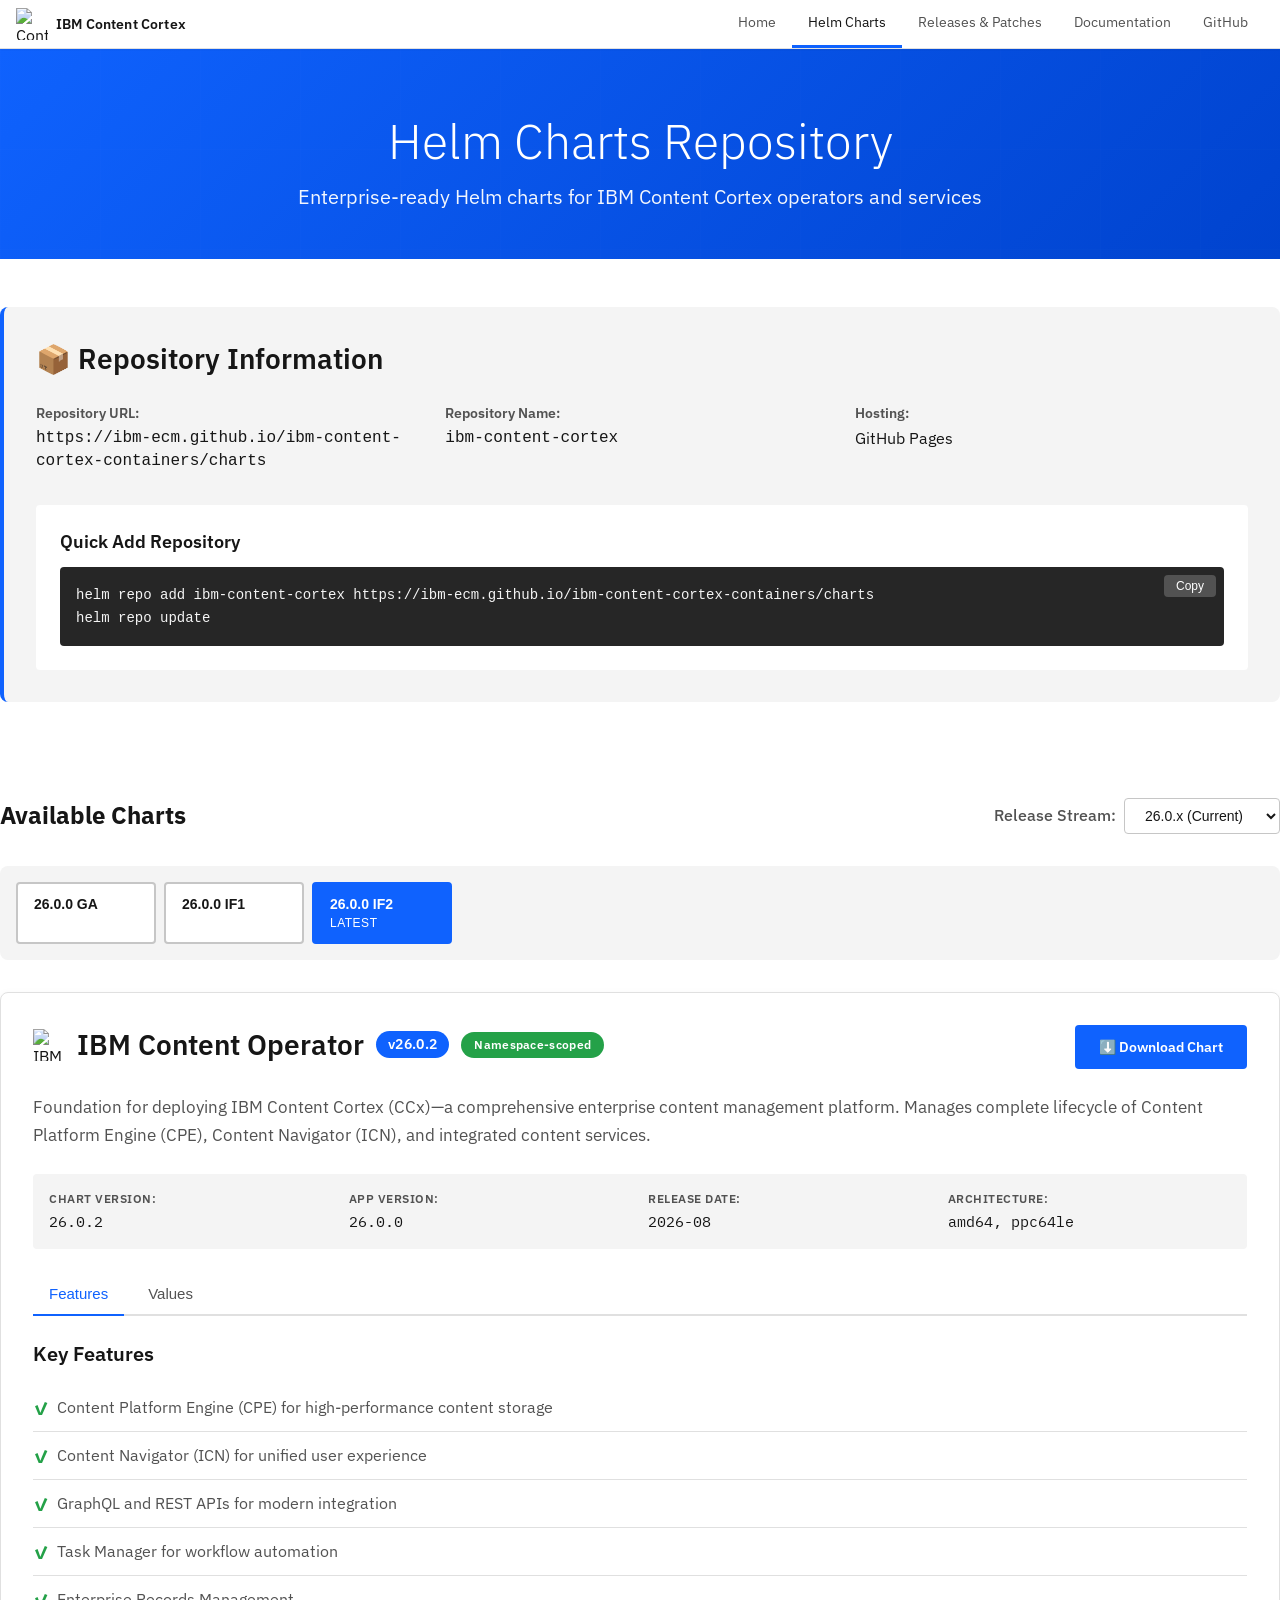
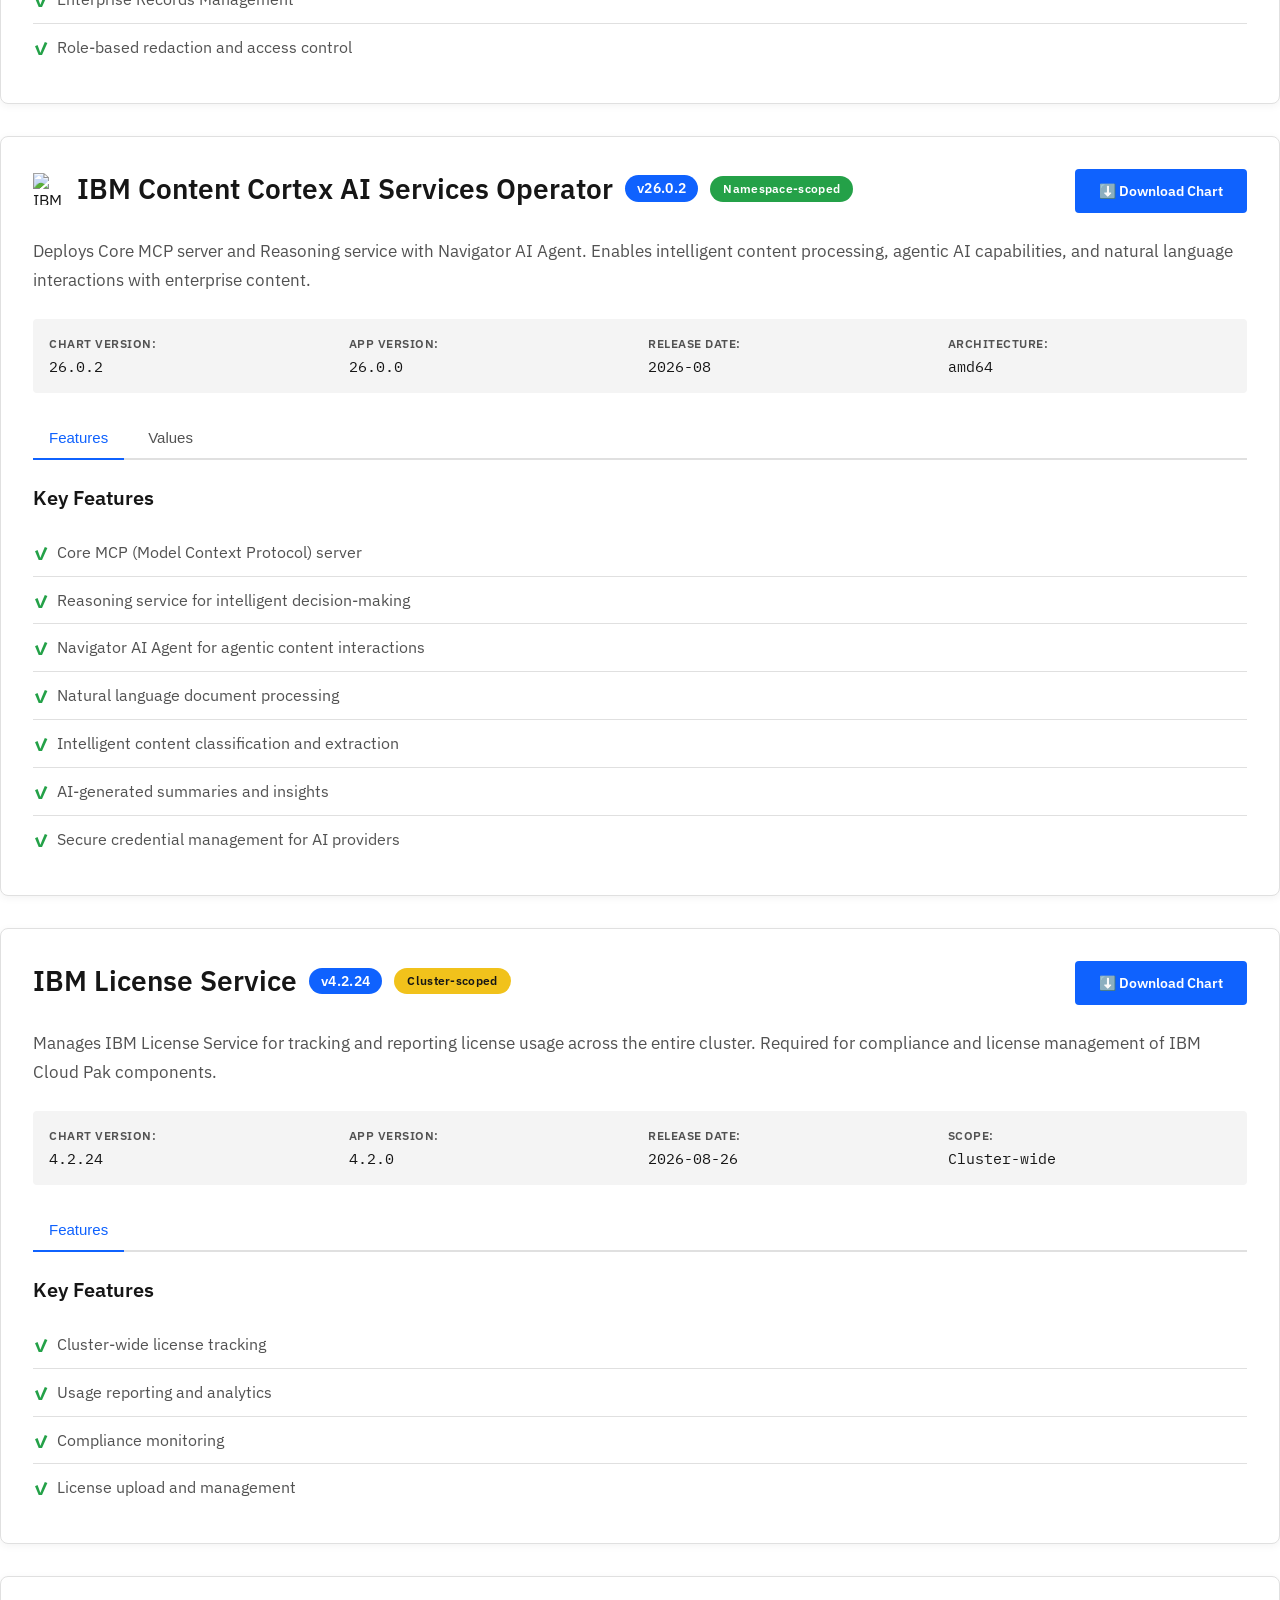
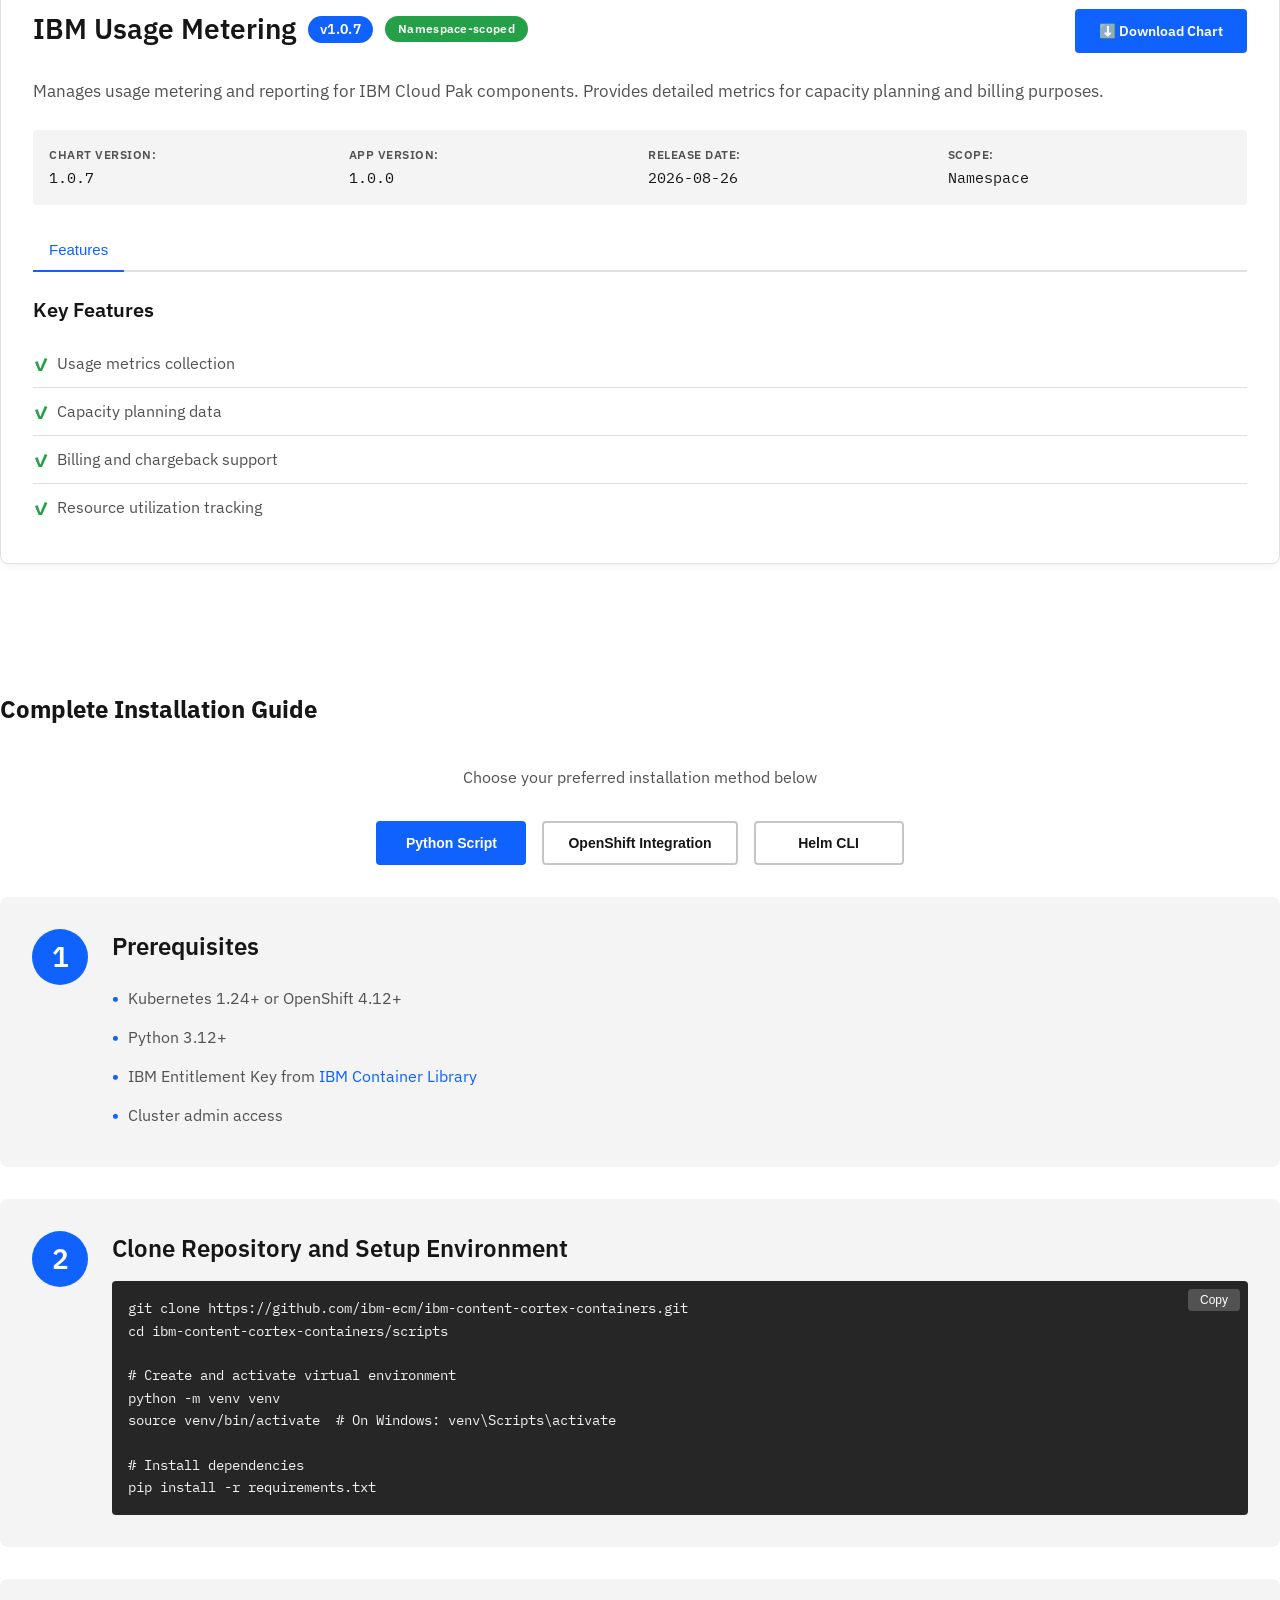
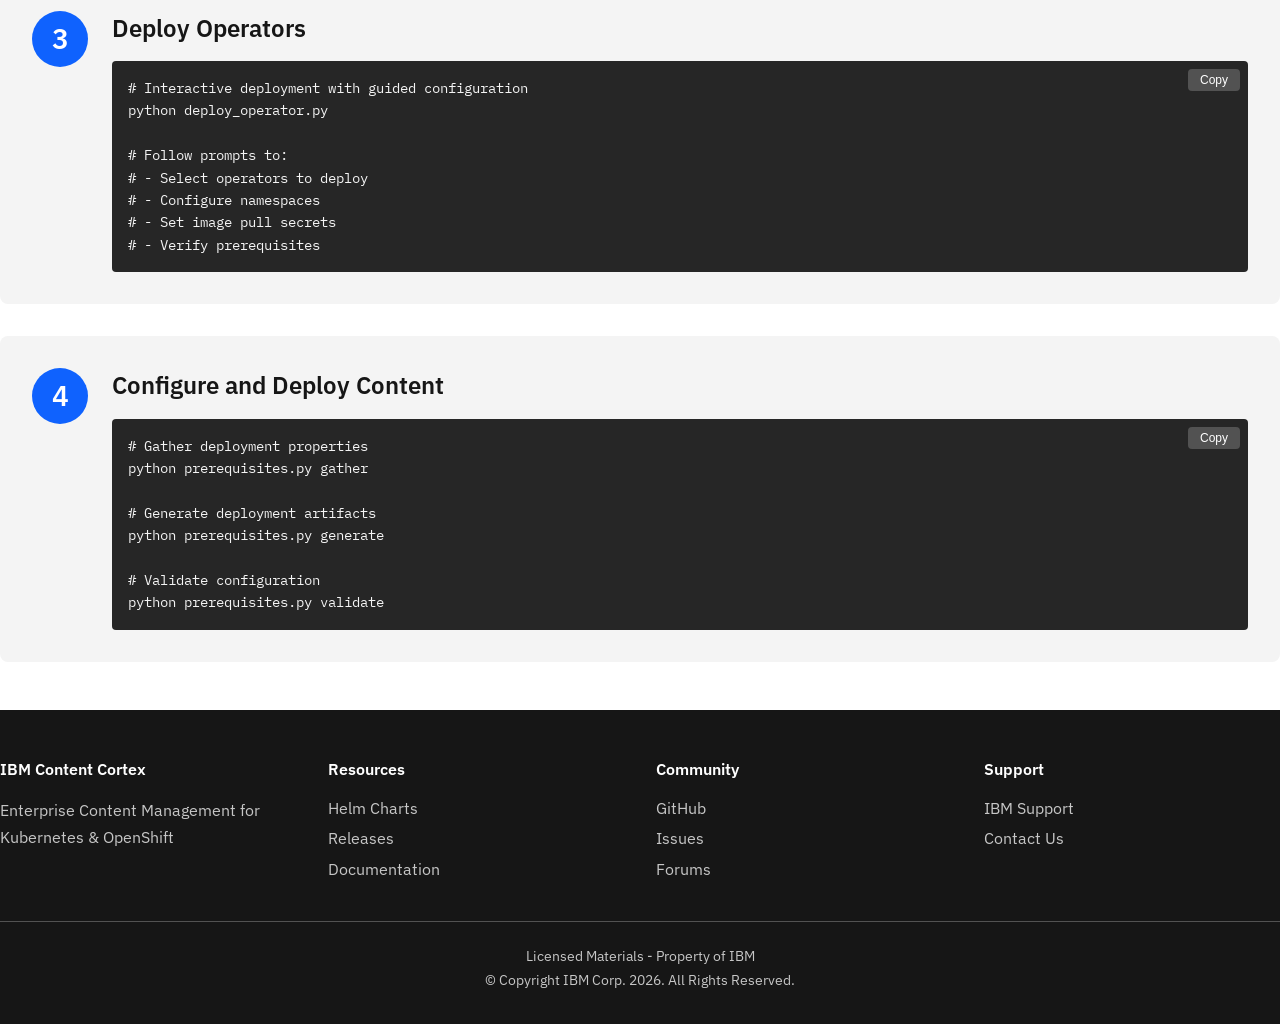
==== commit f81bffab: "Content Cortex 26.0.0-IF2 Release" ====
--- a/docs/helm-charts.html
+++ b/docs/helm-charts.html
@@ -135,8 +135,11 @@
                     <button class="version-tab" data-version="26.0.0" data-stream="26.0.x">
                         <span class="version-label">26.0.0 GA</span>
                     </button>
-                    <button class="version-tab active" data-version="26.0.1" data-stream="26.0.x">
+                    <button class="version-tab" data-version="26.0.1" data-stream="26.0.x">
                         <span class="version-label">26.0.0 IF1</span>
+                    </button>
+                    <button class="version-tab active" data-version="26.0.2" data-stream="26.0.x">
+                        <span class="version-label">26.0.0 IF2</span>
                         <span class="version-badge">Latest</span>
                     </button>
                 </div>
@@ -155,7 +158,7 @@
                         <span class="chart-version">v26.1.0</span>
                         <span class="scope-badge namespace">Namespace-scoped</span>
                     </div>
-                    <a href="" class="btn btn-primary" download data-href-env="pagesBase/charts/ibm-content-operator-26.1.0.tgz">
+                    <a href="" class="btn btn-primary" download data-href-env="chartBase/charts/ibm-content-operator-26.1.0.tgz">
                         ⬇️ Download Chart
                     </a>
                 </div>
@@ -206,7 +209,7 @@
                         <span class="scope-badge namespace">Namespace-scoped</span>
                         <span class="scope-badge new-release">New in 26.1.0</span>
                     </div>
-                    <a href="" class="btn btn-primary" download data-href-env="pagesBase/charts/ibm-ccx-wdu-services-operator-26.1.0.tgz">
+                    <a href="" class="btn btn-primary" download data-href-env="chartBase/charts/ibm-ccx-wdu-services-operator-26.1.0.tgz">
                         ⬇️ Download Chart
                     </a>
                 </div>
@@ -257,7 +260,7 @@
                         <span class="chart-version">v26.1.0</span>
                         <span class="scope-badge namespace">Namespace-scoped</span>
                     </div>
-                    <a href="" class="btn btn-primary" download data-href-env="pagesBase/charts/ibm-ccx-ai-services-operator-26.1.0.tgz">
+                    <a href="" class="btn btn-primary" download data-href-env="chartBase/charts/ibm-ccx-ai-services-operator-26.1.0.tgz">
                         ⬇️ Download Chart
                     </a>
                 </div>
@@ -309,7 +312,7 @@
                         <span class="scope-badge namespace">Namespace-scoped</span>
                         <span class="scope-badge new-release">New in 26.1.0</span>
                     </div>
-                    <a href="" class="btn btn-primary" download data-href-env="pagesBase/charts/ibm-redis-operator-1.4.0.tgz">
+                    <a href="" class="btn btn-primary" download data-href-env="chartBase/charts/ibm-redis-operator-1.4.0.tgz">
                         ⬇️ Download Chart
                     </a>
                 </div>
@@ -348,7 +351,7 @@
                         <span class="scope-badge namespace">Namespace-scoped</span>
                         <span class="scope-badge new-release">New in 26.1.0</span>
                     </div>
-                    <a href="" class="btn btn-primary" download data-href-env="pagesBase/charts/ibm-pg-operator-28.4.1.tgz">
+                    <a href="" class="btn btn-primary" download data-href-env="chartBase/charts/ibm-pg-operator-28.4.1.tgz">
                         ⬇️ Download Chart
                     </a>
                 </div>
@@ -386,7 +389,7 @@
                         <span class="scope-badge namespace">Namespace-scoped</span>
                         <span class="scope-badge new-release">New in 26.1.0</span>
                     </div>
-                    <a href="" class="btn btn-primary" download data-href-env="pagesBase/charts/ibm-model-gateway-operator-13.0.4.tgz">
+                    <a href="" class="btn btn-primary" download data-href-env="chartBase/charts/ibm-model-gateway-operator-13.0.4.tgz">
                         ⬇️ Download Chart
                     </a>
                 </div>
@@ -396,7 +399,7 @@
                 </p>
                 <div class="chart-meta">
                     <div class="meta-item"><span class="meta-label">Chart Version:</span><span class="meta-value">13.0.4</span></div>
-                    <div class="meta-item"><span class="meta-label">App Version:</span><span class="meta-value">13.0.0</span></div>
+                    <div class="meta-item"><span class="meta-label">App Version:</span><span class="meta-value">13.0.4</span></div>
                     <div class="meta-item"><span class="meta-label">Architecture:</span><span class="meta-value">amd64, s390x, ppc64le</span></div>
                 </div>
                 <div class="chart-tabs">
@@ -419,10 +422,10 @@
                 <div class="chart-header">
                     <div class="chart-title-group">
                         <h3>IBM License Service</h3>
-                        <span class="chart-version">v4.2.23</span>
+                        <span class="chart-version">v4.2.24</span>
                         <span class="scope-badge cluster">Cluster-scoped</span>
                     </div>
-                    <a href="" class="btn btn-primary" download data-href-env="pagesBase/charts/ibm-licensing-cluster-scoped-4.2.23.tgz">
+                    <a href="" class="btn btn-primary" download data-href-env="chartBase/charts/ibm-licensing-cluster-scoped-4.2.24.tgz">
                         ⬇️ Download Chart
                     </a>
                 </div>
@@ -431,7 +434,7 @@
                     Required for compliance and license management of IBM Cloud Pak components.
                 </p>
                 <div class="chart-meta">
-                    <div class="meta-item"><span class="meta-label">Chart Version:</span><span class="meta-value">4.2.23</span></div>
+                    <div class="meta-item"><span class="meta-label">Chart Version:</span><span class="meta-value">4.2.24</span></div>
                     <div class="meta-item"><span class="meta-label">App Version:</span><span class="meta-value">4.2.0</span></div>
                     <div class="meta-item"><span class="meta-label">Scope:</span><span class="meta-value">Cluster-wide</span></div>
                 </div>
@@ -454,10 +457,10 @@
                 <div class="chart-header">
                     <div class="chart-title-group">
                         <h3>IBM Usage Metering</h3>
-                        <span class="chart-version">v1.0.6</span>
+                        <span class="chart-version">v1.0.7</span>
                         <span class="scope-badge namespace">Namespace-scoped</span>
                     </div>
-                    <a href="" class="btn btn-primary" download data-href-env="pagesBase/charts/ibm-usage-metering-1.0.6.tgz">
+                    <a href="" class="btn btn-primary" download data-href-env="chartBase/charts/ibm-usage-metering-1.0.7.tgz">
                         ⬇️ Download Chart
                     </a>
                 </div>
@@ -466,7 +469,7 @@
                     Provides detailed metrics for capacity planning and billing purposes.
                 </p>
                 <div class="chart-meta">
-                    <div class="meta-item"><span class="meta-label">Chart Version:</span><span class="meta-value">1.0.6</span></div>
+                    <div class="meta-item"><span class="meta-label">Chart Version:</span><span class="meta-value">1.0.7</span></div>
                     <div class="meta-item"><span class="meta-label">App Version:</span><span class="meta-value">1.0.0</span></div>
                     <div class="meta-item"><span class="meta-label">Scope:</span><span class="meta-value">Namespace</span></div>
                 </div>
@@ -486,6 +489,145 @@
 
             <!-- ===================== 26.0.x CHARTS (hidden by default) ===================== -->
 
+            <!-- Content Operator - 26.0.2 (26.0.0 IF2) -->
+            <div class="chart-detail" id="content-operator-26-0-2" data-version="26.0.2">
+                <div class="chart-header">
+                    <div class="chart-title-group">
+                        <img src="./assets/ContentCortex.svg" alt="IBM Content Cortex" class="chart-operator-icon">
+                        <h3>IBM Content Operator</h3>
+                        <span class="chart-version">v26.0.2</span>
+                        <span class="scope-badge namespace">Namespace-scoped</span>
+                    </div>
+                    <a href="" class="btn btn-primary" download data-href-env="chartBase/charts/ibm-content-operator-26.0.2.tgz">
+                        ⬇️ Download Chart
+                    </a>
+                </div>
+                
+                <p class="chart-description">
+                    Foundation for deploying IBM Content Cortex (CCx)—a comprehensive enterprise content management platform.
+                    Manages complete lifecycle of Content Platform Engine (CPE), Content Navigator (ICN), and integrated content services.
+                </p>
+                
+                <div class="chart-meta">
+                    <div class="meta-item">
+                        <span class="meta-label">Chart Version:</span>
+                        <span class="meta-value">26.0.2</span>
+                    </div>
+                    <div class="meta-item">
+                        <span class="meta-label">App Version:</span>
+                        <span class="meta-value">26.0.0</span>
+                    </div>
+                    <div class="meta-item">
+                        <span class="meta-label">Release Date:</span>
+                        <span class="meta-value">2026-08</span>
+                    </div>
+                    <div class="meta-item">
+                        <span class="meta-label">Architecture:</span>
+                        <span class="meta-value">amd64, ppc64le</span>
+                    </div>
+                </div>
+                
+                <div class="chart-tabs">
+                    <button class="tab-button active" data-tab="features-content-if2">Features</button>
+                    <button class="tab-button" data-tab="values-content-if2">Values</button>
+                </div>
+                
+                <div class="tab-content active" id="features-content-if2">
+                    <h4>Key Features</h4>
+                    <ul class="feature-list">
+                        <li>Content Platform Engine (CPE) for high-performance content storage</li>
+                        <li>Content Navigator (ICN) for unified user experience</li>
+                        <li>GraphQL and REST APIs for modern integration</li>
+                        <li>Task Manager for workflow automation</li>
+                        <li>Enterprise Records Management</li>
+                        <li>Role-based redaction and access control</li>
+                    </ul>
+                </div>
+                
+                <div class="tab-content" id="values-content-if2">
+                    <h4>Common Configuration Values</h4>
+                    <pre><code>crd:
+  install: true
+image:
+  repository: cp.stg.icr.io/cp/icp4a-content-operator
+rbac:
+  createClusterRole: true
+  createClusterRoleBinding: true
+  enabled: true</code></pre>
+                </div>
+            </div>
+
+            <!-- AI Services Operator - 26.0.2 (26.0.0 IF2) -->
+            <div class="chart-detail" id="ai-services-operator-26-0-2" data-version="26.0.2">
+                <div class="chart-header">
+                    <div class="chart-title-group">
+                        <img src="./assets/ContentCortex.svg" alt="IBM Content Cortex" class="chart-operator-icon">
+                        <h3>IBM Content Cortex AI Services Operator</h3>
+                        <span class="chart-version">v26.0.2</span>
+                        <span class="scope-badge namespace">Namespace-scoped</span>
+                    </div>
+                    <a href="" class="btn btn-primary" download data-href-env="chartBase/charts/ibm-ccx-ai-services-operator-26.0.2.tgz">
+                        ⬇️ Download Chart
+                    </a>
+                </div>
+                
+                <p class="chart-description">
+                    Deploys Core MCP server and Reasoning service with Navigator AI Agent. Enables intelligent content processing,
+                    agentic AI capabilities, and natural language interactions with enterprise content.
+                </p>
+                
+                <div class="chart-meta">
+                    <div class="meta-item">
+                        <span class="meta-label">Chart Version:</span>
+                        <span class="meta-value">26.0.2</span>
+                    </div>
+                    <div class="meta-item">
+                        <span class="meta-label">App Version:</span>
+                        <span class="meta-value">26.0.0</span>
+                    </div>
+                    <div class="meta-item">
+                        <span class="meta-label">Release Date:</span>
+                        <span class="meta-value">2026-08</span>
+                    </div>
+                    <div class="meta-item">
+                        <span class="meta-label">Architecture:</span>
+                        <span class="meta-value">amd64</span>
+                    </div>
+                </div>
+                
+                <div class="chart-tabs">
+                    <button class="tab-button active" data-tab="features-ai-if2">Features</button>
+                    <button class="tab-button" data-tab="values-ai-if2">Values</button>
+                </div>
+                
+                <div class="tab-content active" id="features-ai-if2">
+                    <h4>Key Features</h4>
+                    <ul class="feature-list">
+                        <li>Core MCP (Model Context Protocol) server</li>
+                        <li>Reasoning service for intelligent decision-making</li>
+                        <li>Navigator AI Agent for agentic content interactions</li>
+                        <li>Natural language document processing</li>
+                        <li>Intelligent content classification and extraction</li>
+                        <li>AI-generated summaries and insights</li>
+                        <li>Secure credential management for AI providers</li>
+                    </ul>
+                </div>
+                
+                <div class="tab-content" id="values-ai-if2">
+                    <h4>Common Configuration Values</h4>
+                    <pre><code>crd:
+  install: true
+image:
+  repository: cp.stg.icr.io/cp/ibm-ccx-ai-services-operator
+rbac:
+  createClusterRole: true
+  createClusterRoleBinding: true
+  enabled: true</code></pre>
+                </div>
+            </div>
+
+            <!-- License Service (shared across all versions) — also shown for 26.0.2 -->
+
             <!-- Content Operator - 26.0.0 GA -->
             <div class="chart-detail" id="content-operator-26-0-0" data-version="26.0.0" style="display: none;">
                 <div class="chart-header">
@@ -495,7 +637,7 @@
                         <span class="chart-version">v26.0.0</span>
                         <span class="scope-badge namespace">Namespace-scoped</span>
                     </div>
-                    <a href="" class="btn btn-primary" download data-href-env="pagesBase/charts/ibm-content-operator-26.0.0.tgz">
+                    <a href="" class="btn btn-primary" download data-href-env="chartBase/charts/ibm-content-operator-26.0.0.tgz">
                         ⬇️ Download Chart
                     </a>
                 </div>
@@ -563,7 +705,7 @@
                         <span class="chart-version">v26.0.1</span>
                         <span class="scope-badge namespace">Namespace-scoped</span>
                     </div>
-                    <a href="" class="btn btn-primary" download data-href-env="pagesBase/charts/ibm-content-operator-26.0.1.tgz">
+                    <a href="" class="btn btn-primary" download data-href-env="chartBase/charts/ibm-content-operator-26.0.1.tgz">
                         ⬇️ Download Chart
                     </a>
                 </div>
@@ -631,7 +773,7 @@
                         <span class="chart-version">v26.0.0</span>
                         <span class="scope-badge namespace">Namespace-scoped</span>
                     </div>
-                    <a href="" class="btn btn-primary" download data-href-env="pagesBase/charts/ibm-ccx-ai-services-operator-26.0.0.tgz">
+                    <a href="" class="btn btn-primary" download data-href-env="chartBase/charts/ibm-ccx-ai-services-operator-26.0.0.tgz">
                         ⬇️ Download Chart
                     </a>
                 </div>
@@ -700,7 +842,7 @@
                         <span class="chart-version">v26.0.1</span>
                         <span class="scope-badge namespace">Namespace-scoped</span>
                     </div>
-                    <a href="" class="btn btn-primary" download data-href-env="pagesBase/charts/ibm-ccx-ai-services-operator-26.0.1.tgz">
+                    <a href="" class="btn btn-primary" download data-href-env="chartBase/charts/ibm-ccx-ai-services-operator-26.0.1.tgz">
                         ⬇️ Download Chart
                     </a>
                 </div>
@@ -761,27 +903,27 @@
             </div>
 
             <!-- License Service (shared across all versions) -->
-            <div class="chart-detail" id="license-service" data-version="26.0.1" data-also-version="26.0.0">
+            <div class="chart-detail" id="license-service" data-version="26.0.2" data-also-version="26.0.1" data-also-version-2="26.0.0">
                 <div class="chart-header">
                     <div class="chart-title-group">
                         <h3>IBM License Service</h3>
-                        <span class="chart-version">v4.2.23</span>
+                        <span class="chart-version">v4.2.24</span>
                         <span class="scope-badge cluster">Cluster-scoped</span>
                     </div>
-                    <a href="" class="btn btn-primary" download data-href-env="pagesBase/charts/ibm-licensing-cluster-scoped-4.2.23.tgz">
-                        ⬇️ Download Chart
-                    </a>
-                </div>
-                
-                <p class="chart-description">
-                    Manages IBM License Service for tracking and reporting license usage across the entire cluster. 
+                    <a href="" class="btn btn-primary" download data-href-env="chartBase/charts/ibm-licensing-cluster-scoped-4.2.24.tgz">
+                        ⬇️ Download Chart
+                    </a>
+                </div>
+                
+                <p class="chart-description">
+                    Manages IBM License Service for tracking and reporting license usage across the entire cluster.
                     Required for compliance and license management of IBM Cloud Pak components.
                 </p>
                 
                 <div class="chart-meta">
                     <div class="meta-item">
                         <span class="meta-label">Chart Version:</span>
-                        <span class="meta-value">4.2.23</span>
+                        <span class="meta-value">4.2.24</span>
                     </div>
                     <div class="meta-item">
                         <span class="meta-label">App Version:</span>
@@ -789,7 +931,7 @@
                     </div>
                     <div class="meta-item">
                         <span class="meta-label">Release Date:</span>
-                        <span class="meta-value">2026-06-26</span>
+                        <span class="meta-value">2026-08-26</span>
                     </div>
                     <div class="meta-item">
                         <span class="meta-label">Scope:</span>
@@ -813,27 +955,27 @@
             </div>
 
             <!-- Usage Metering (shared across all versions) -->
-            <div class="chart-detail" id="usage-metering" data-version="26.0.1" data-also-version="26.0.0">
+            <div class="chart-detail" id="usage-metering" data-version="26.0.2" data-also-version="26.0.1" data-also-version-2="26.0.0">
                 <div class="chart-header">
                     <div class="chart-title-group">
                         <h3>IBM Usage Metering</h3>
-                        <span class="chart-version">v1.0.6</span>
+                        <span class="chart-version">v1.0.7</span>
                         <span class="scope-badge namespace">Namespace-scoped</span>
                     </div>
-                    <a href="" class="btn btn-primary" download data-href-env="pagesBase/charts/ibm-usage-metering-1.0.6.tgz">
-                        ⬇️ Download Chart
-                    </a>
-                </div>
-                
-                <p class="chart-description">
-                    Manages usage metering and reporting for IBM Cloud Pak components. 
+                    <a href="" class="btn btn-primary" download data-href-env="chartBase/charts/ibm-usage-metering-1.0.7.tgz">
+                        ⬇️ Download Chart
+                    </a>
+                </div>
+                
+                <p class="chart-description">
+                    Manages usage metering and reporting for IBM Cloud Pak components.
                     Provides detailed metrics for capacity planning and billing purposes.
                 </p>
                 
                 <div class="chart-meta">
                     <div class="meta-item">
                         <span class="meta-label">Chart Version:</span>
-                        <span class="meta-value">1.0.6</span>
+                        <span class="meta-value">1.0.7</span>
                     </div>
                     <div class="meta-item">
                         <span class="meta-label">App Version:</span>
@@ -841,7 +983,7 @@
                     </div>
                     <div class="meta-item">
                         <span class="meta-label">Release Date:</span>
-                        <span class="meta-value">2026-06-26</span>
+                        <span class="meta-value">2026-08-26</span>
                     </div>
                     <div class="meta-item">
                         <span class="meta-label">Scope:</span>
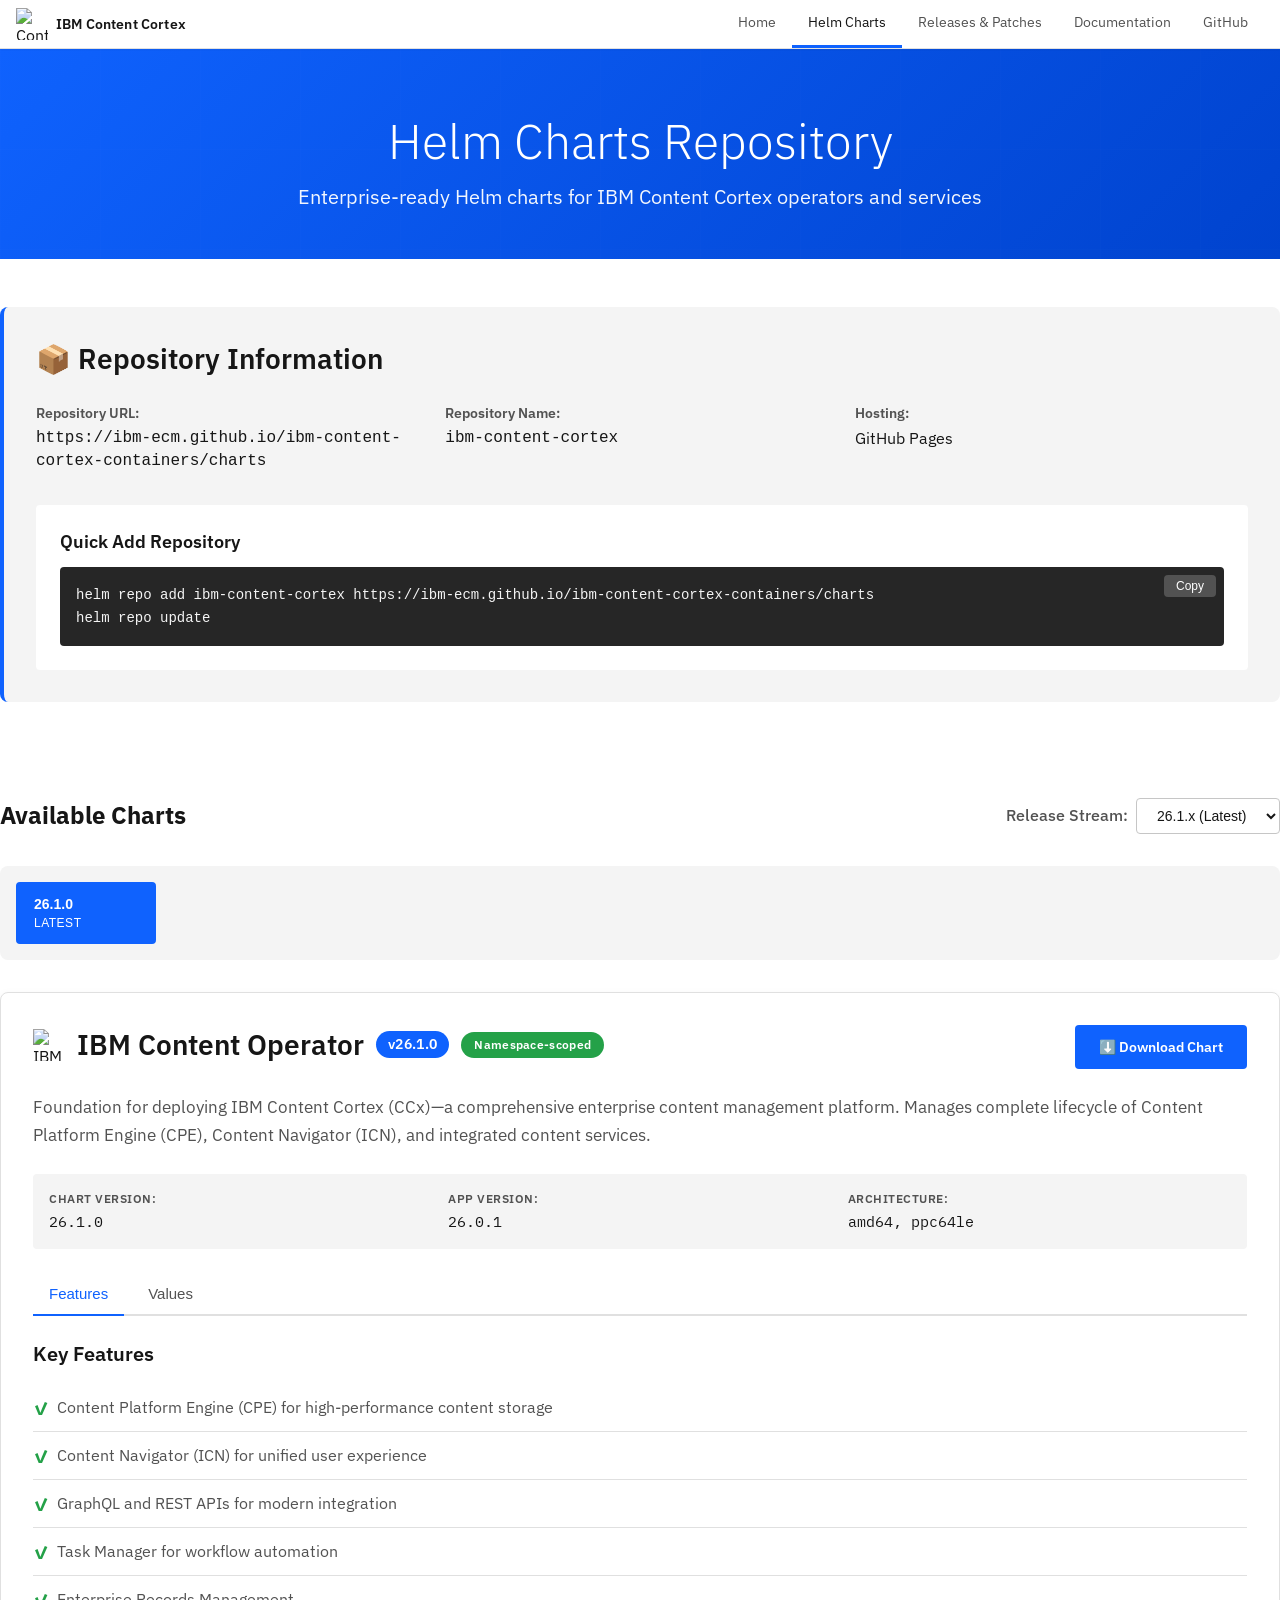
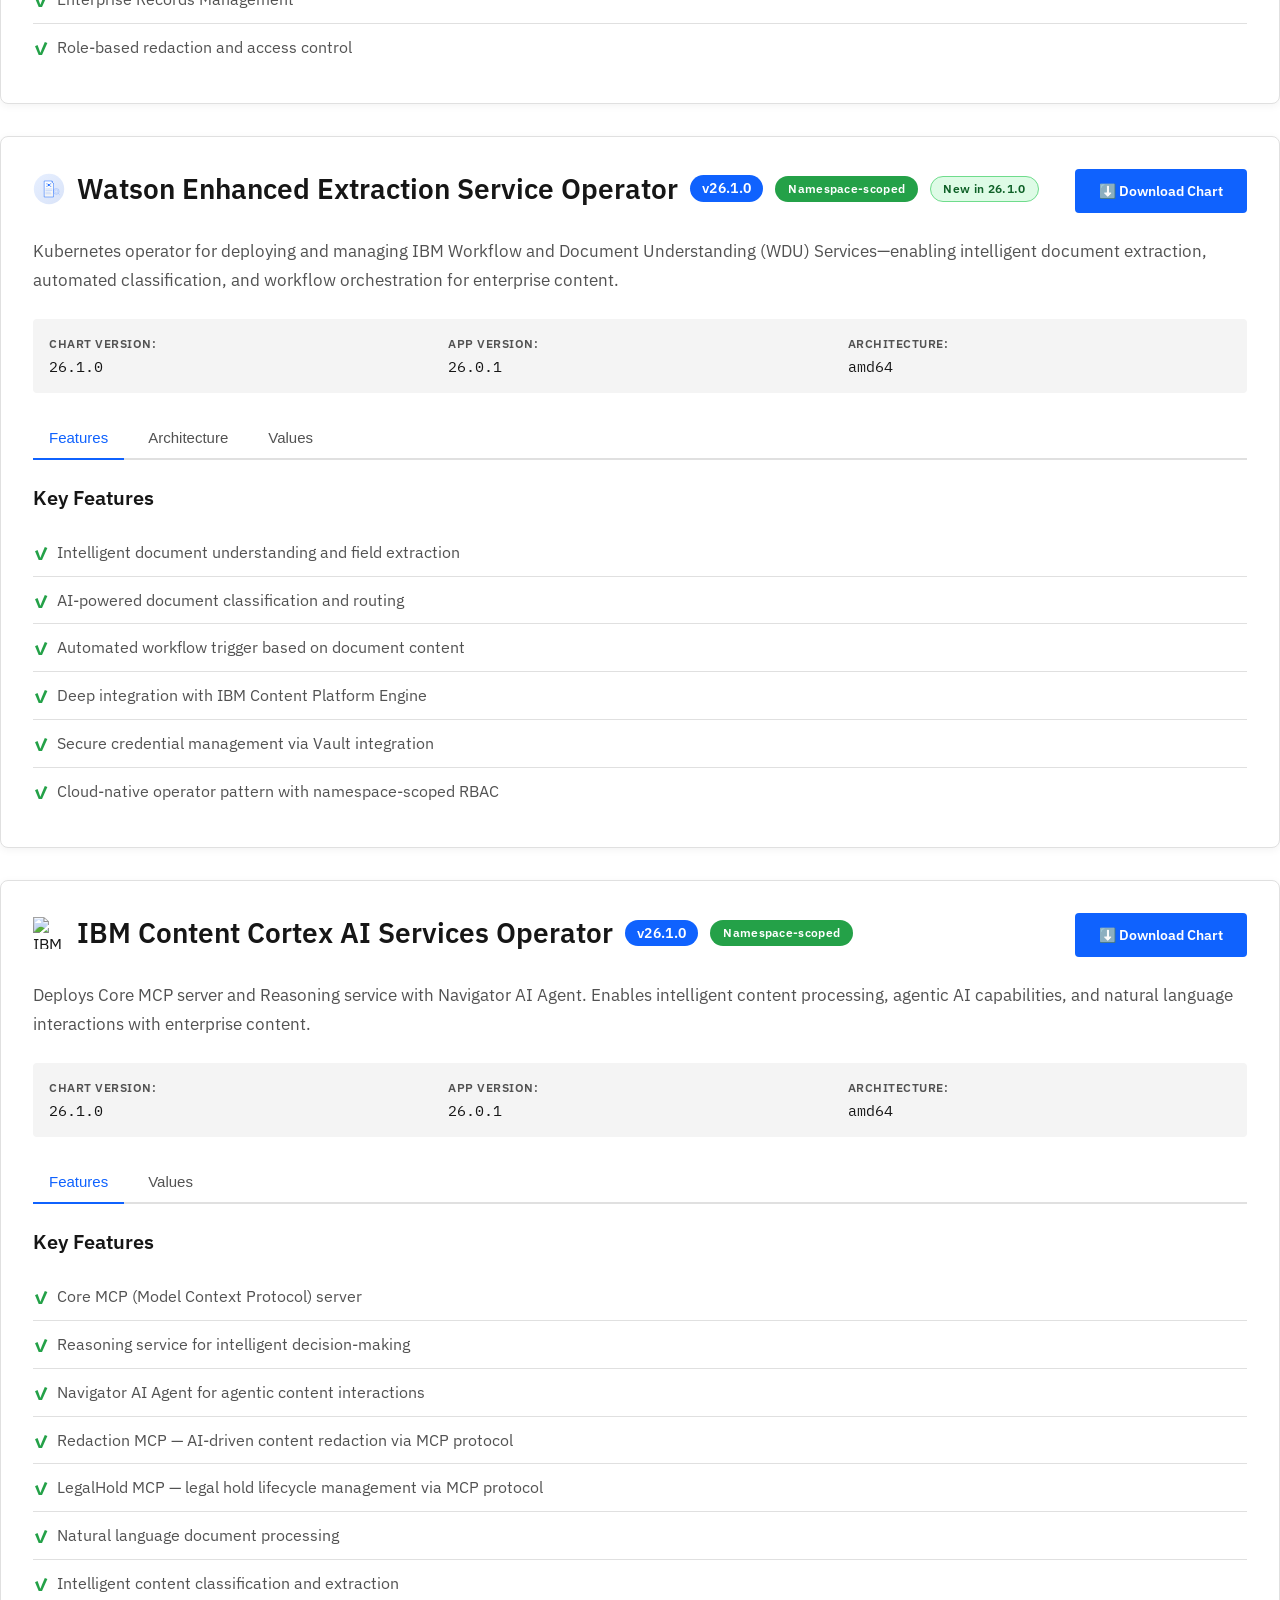
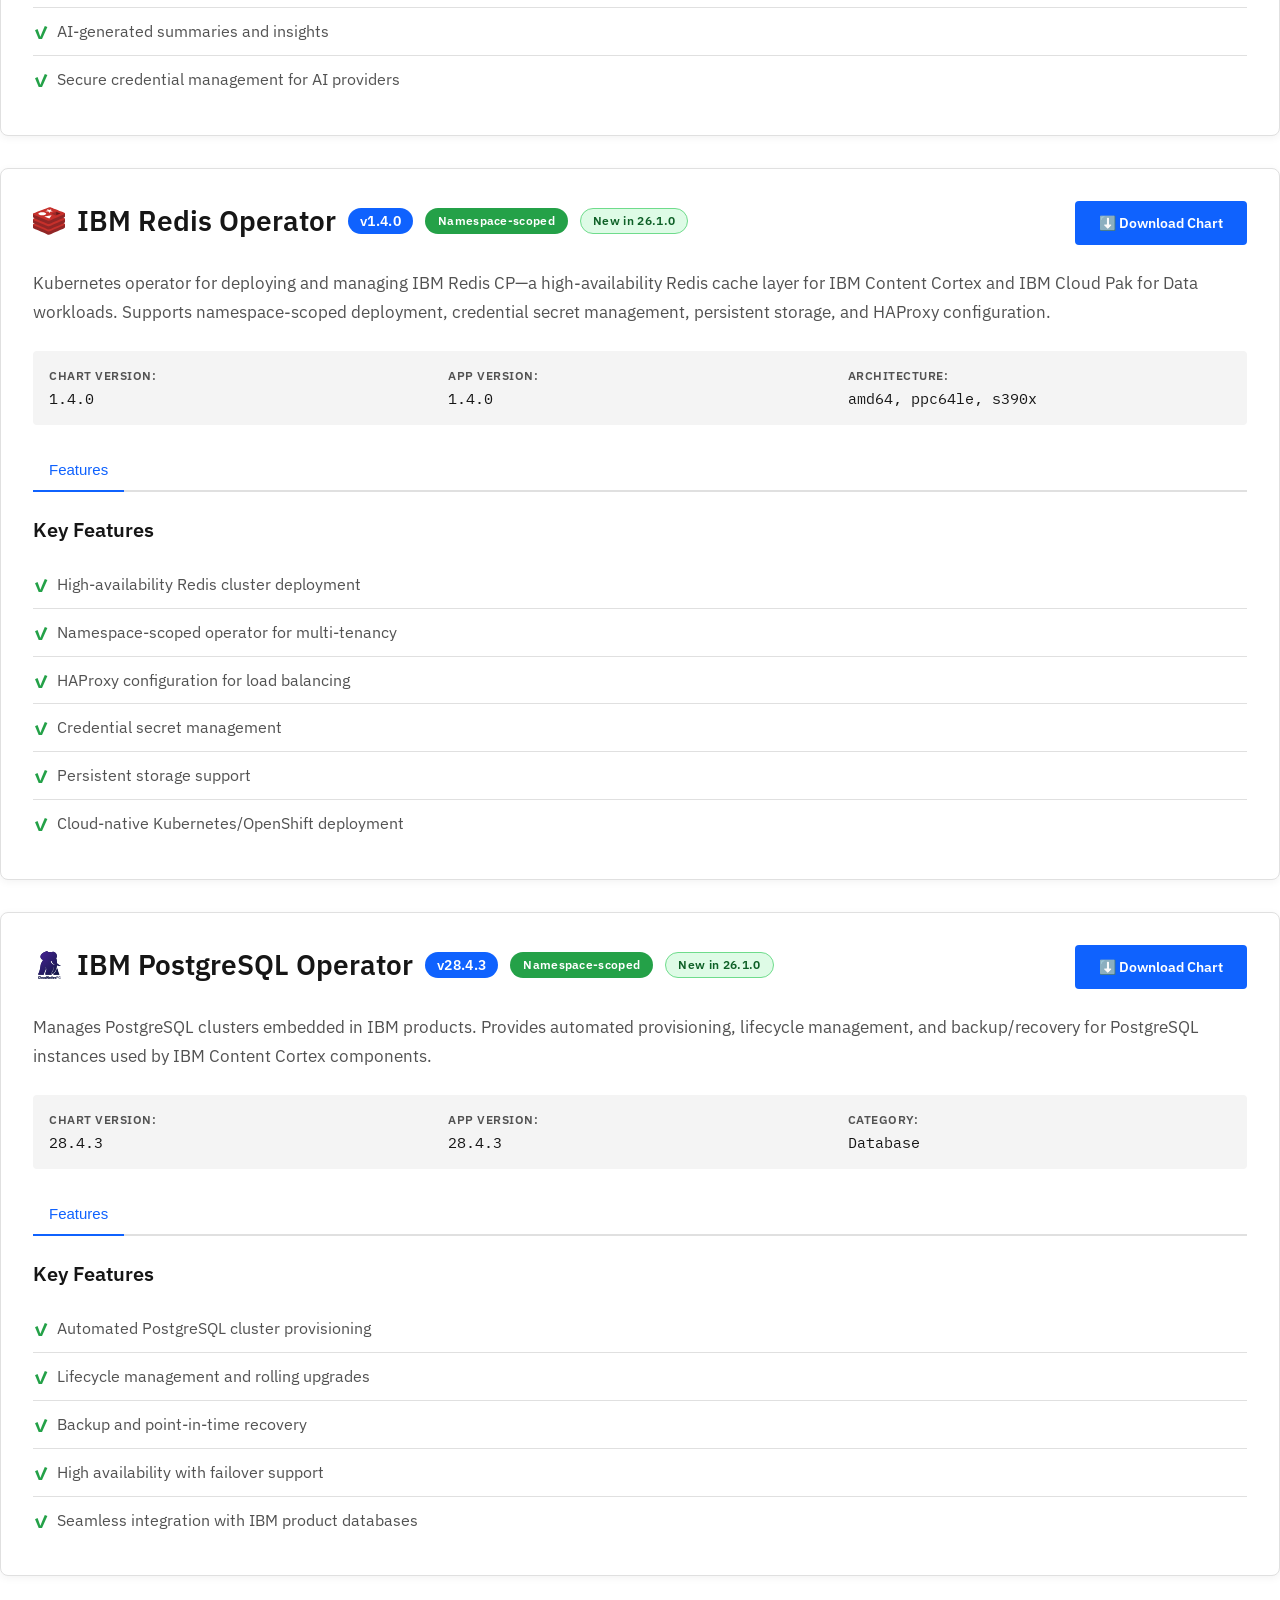
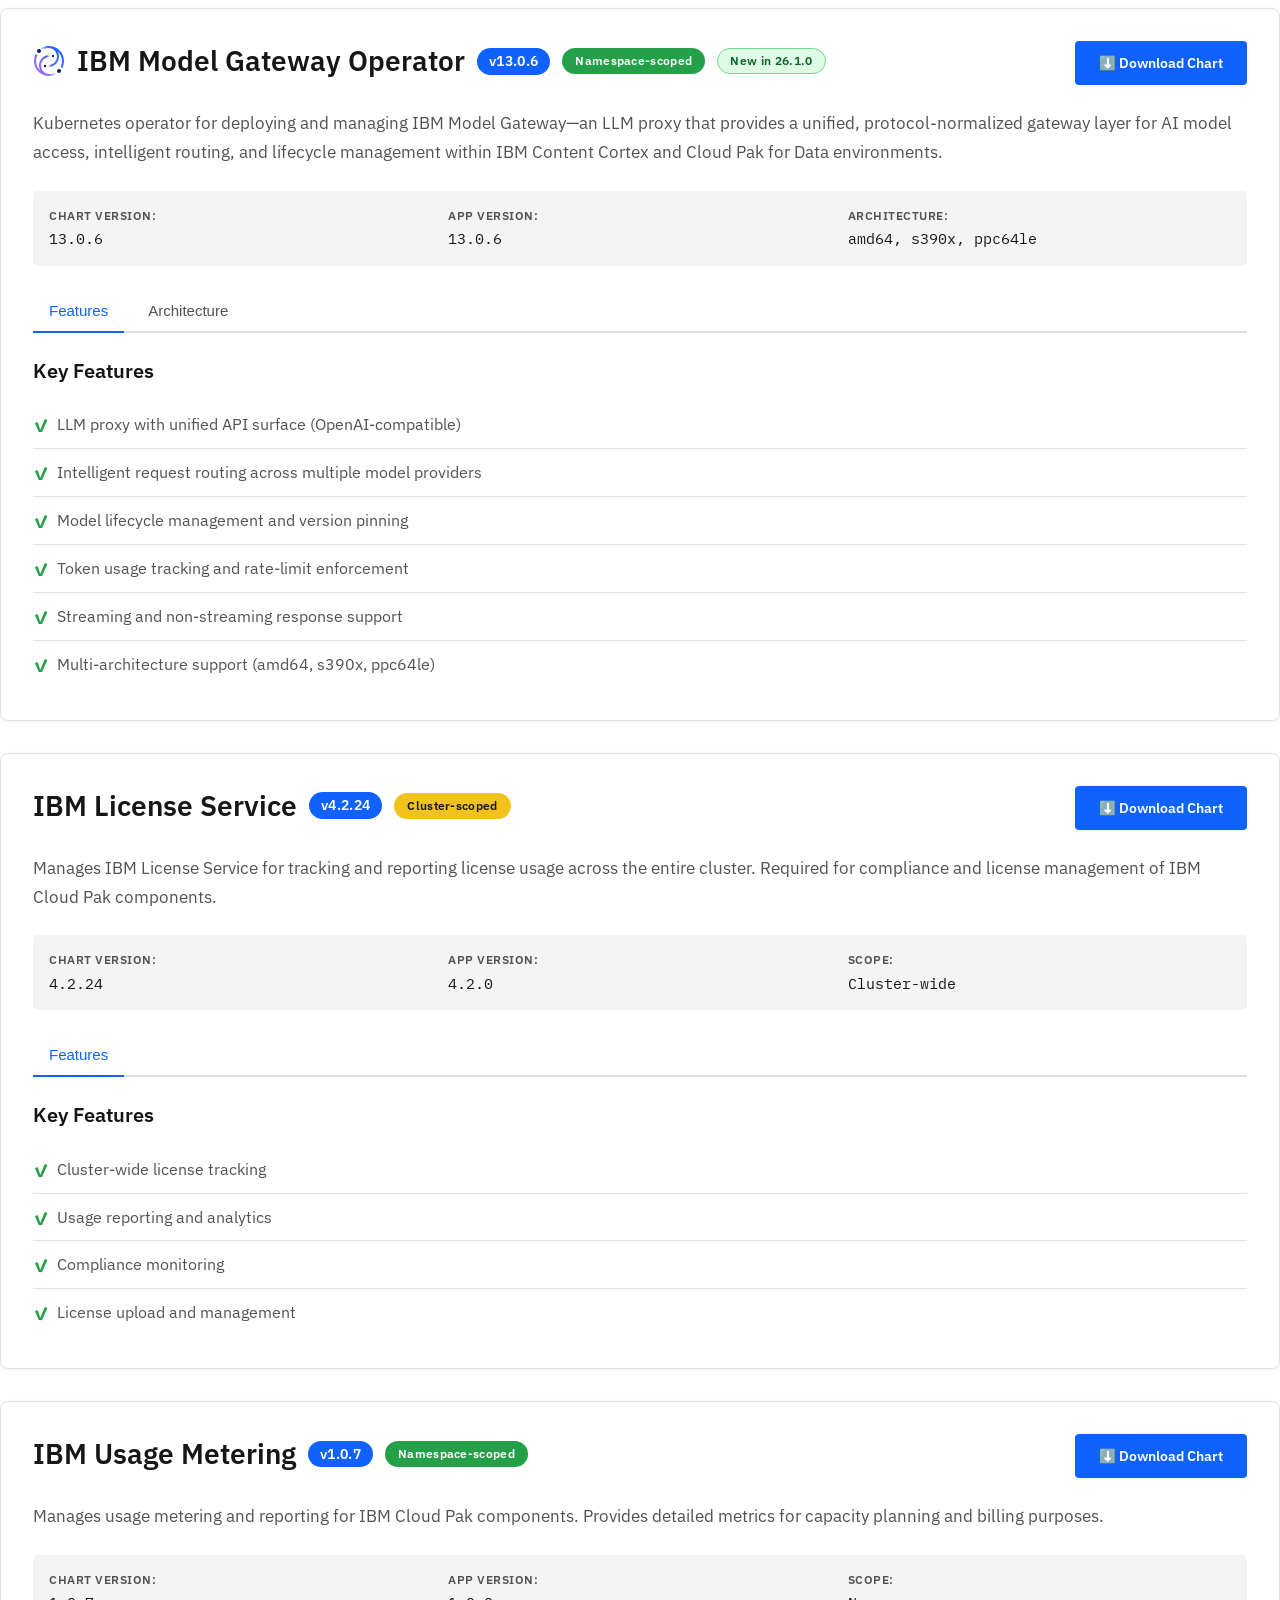
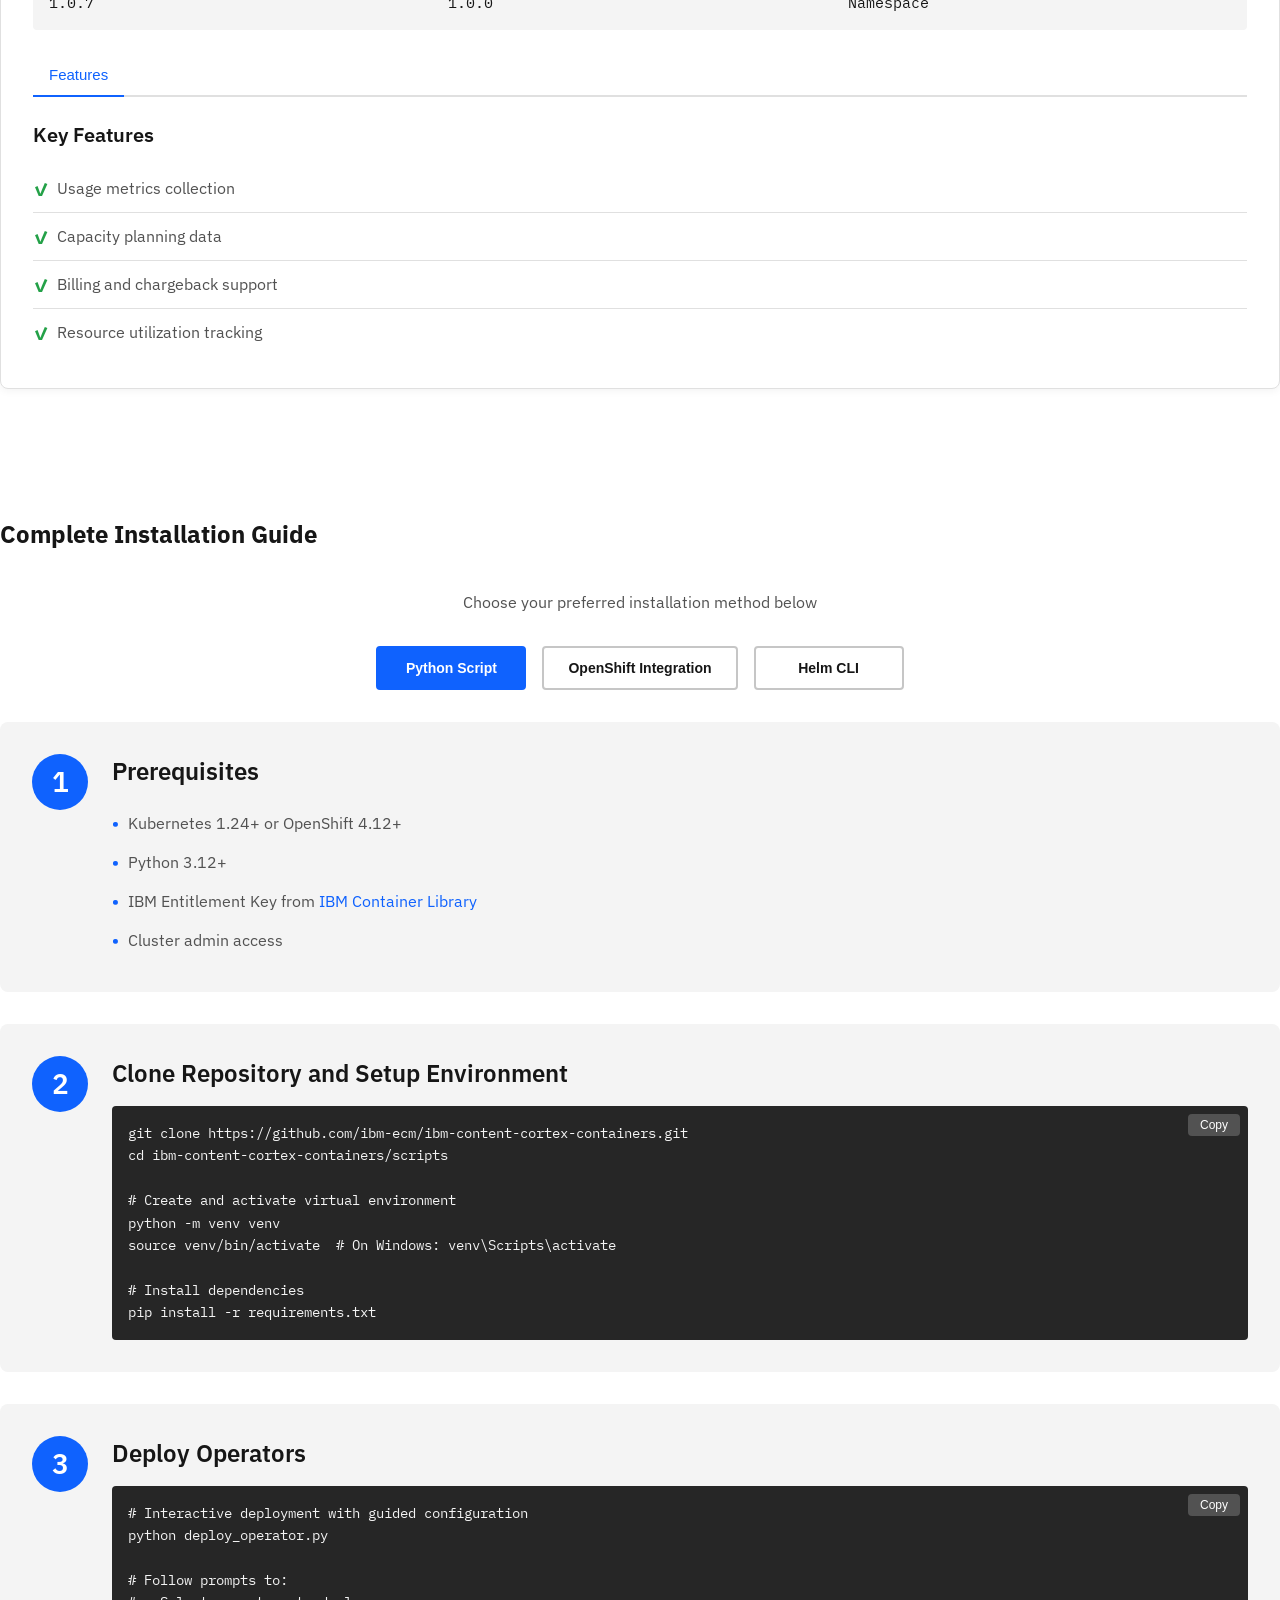
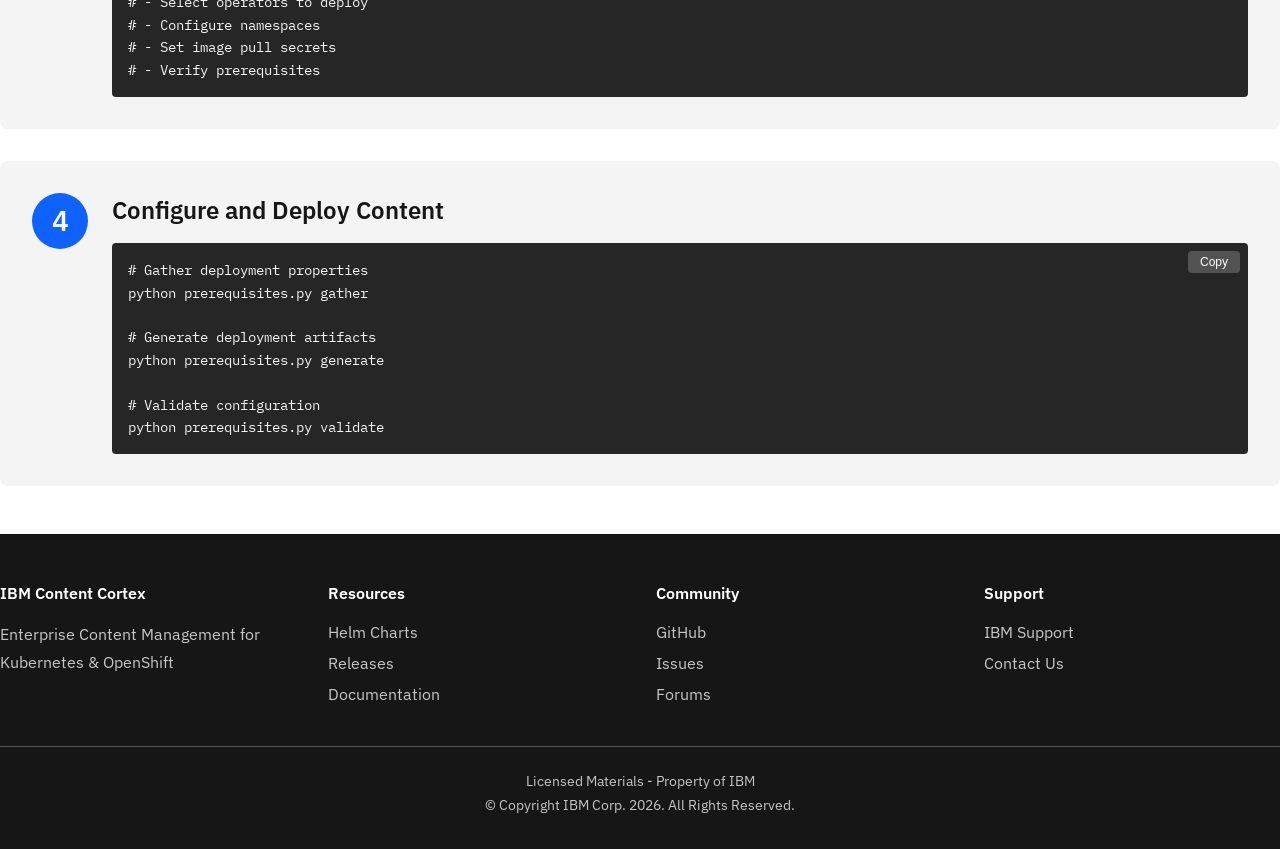
==== commit 4f8db0d9: "Content Cortex 26.0.1 Release" ====
--- a/docs/helm-charts.html
+++ b/docs/helm-charts.html
@@ -30,7 +30,7 @@
                 <li><a href="index.html" class="nav-link">Home</a></li>
                 <li><a href="helm-charts.html" class="nav-link active">Helm Charts</a></li>
                 <li><a href="releases.html" class="nav-link">Releases & Patches</a></li>
-                <li><a href="https://www.ibm.com/docs/SSL4SY_26.0.0/com.ibm.p8.containers.doc/containers.html" class="nav-link" target="_blank">Documentation</a></li>
+                <li><a href="https://www.ibm.com/docs/SSL4SY_26.0.1/com.ibm.p8.containers.doc/containers.html" class="nav-link" target="_blank">Documentation</a></li>
                 <li><a href="#" class="nav-link" target="_blank" data-href-env="repoBase">GitHub</a></li>
             </ul>
             <button class="nav-toggle" id="navToggle" aria-label="Toggle navigation">
@@ -113,18 +113,18 @@
                 <div class="stream-selector">
                     <label for="stream-select" style="margin-right: 0.5rem; font-weight: 500; color: var(--gray-70);">Release Stream:</label>
                     <select id="stream-select" class="stream-select">
-                        <option value="26.0.x" selected>26.0.x (Current)</option>
-                        <option value="26.1.x" data-internal-only style="display:none;">26.1.x (Preview)</option>
+                        <option value="26.0.x">26.0.x</option>
+                        <option value="26.1.x" selected>26.1.x (Latest)</option>
                     </select>
                 </div>
             </div>
 
-            <!-- Version Selector for 26.1.x — internal dev only -->
-            <div class="version-selector" id="version-selector-261" style="margin-bottom: 2rem; display: none;" data-internal-only>
+            <!-- Version Selector for 26.1.x -->
+            <div class="version-selector" id="version-selector-261" style="margin-bottom: 2rem; display: none;">
                 <div class="version-tabs">
                     <button class="version-tab active" data-version="26.1.0" data-stream="26.1.x">
                         <span class="version-label">26.1.0</span>
-                        <span class="version-badge">Preview</span>
+                        <span class="version-badge">Latest</span>
                     </button>
                 </div>
             </div>
@@ -147,10 +147,8 @@
 
             <!-- ===================== 26.1.0 CHARTS ===================== -->
 
-            <!-- ===================== 26.1.0 CHARTS — internal dev only ===================== -->
-
             <!-- Content Operator - 26.1.0 -->
-            <div class="chart-detail" id="content-operator-261" data-version="26.1.0" data-internal-only style="display:none;">
+            <div class="chart-detail" id="content-operator-261" data-version="26.1.0" style="display:none;">
                 <div class="chart-header">
                     <div class="chart-title-group">
                         <img src="./assets/ContentCortex.svg" alt="IBM Content Cortex" class="chart-operator-icon">
@@ -168,7 +166,7 @@
                 </p>
                 <div class="chart-meta">
                     <div class="meta-item"><span class="meta-label">Chart Version:</span><span class="meta-value">26.1.0</span></div>
-                    <div class="meta-item"><span class="meta-label">App Version:</span><span class="meta-value">26.0.0</span></div>
+                    <div class="meta-item"><span class="meta-label">App Version:</span><span class="meta-value">26.0.1</span></div>
                     <div class="meta-item"><span class="meta-label">Architecture:</span><span class="meta-value">amd64, ppc64le</span></div>
                 </div>
                 <div class="chart-tabs">
@@ -200,7 +198,7 @@
             </div>
 
             <!-- WDU Services Operator - 26.1.0 -->
-            <div class="chart-detail" id="wdu-services-operator-261" data-version="26.1.0" data-internal-only style="display:none;">
+            <div class="chart-detail" id="wdu-services-operator-261" data-version="26.1.0" style="display:none;">
                 <div class="chart-header">
                     <div class="chart-title-group">
                         <img src="./assets/WDU.svg" alt="Watson Enhanced Extraction Service Operator" class="chart-operator-icon">
@@ -219,11 +217,12 @@
                 </p>
                 <div class="chart-meta">
                     <div class="meta-item"><span class="meta-label">Chart Version:</span><span class="meta-value">26.1.0</span></div>
-                    <div class="meta-item"><span class="meta-label">App Version:</span><span class="meta-value">26.0.0</span></div>
+                    <div class="meta-item"><span class="meta-label">App Version:</span><span class="meta-value">26.0.1</span></div>
                     <div class="meta-item"><span class="meta-label">Architecture:</span><span class="meta-value">amd64</span></div>
                 </div>
                 <div class="chart-tabs">
                     <button class="tab-button active" data-tab="features-wdu-261">Features</button>
+                    <button class="tab-button" data-tab="architecture-wdu-261">Architecture</button>
                     <button class="tab-button" data-tab="values-wdu-261">Values</button>
                 </div>
                 <div class="tab-content active" id="features-wdu-261">
@@ -236,6 +235,47 @@
                         <li>Secure credential management via Vault integration</li>
                         <li>Cloud-native operator pattern with namespace-scoped RBAC</li>
                     </ul>
+                </div>
+                <div class="tab-content" id="architecture-wdu-261">
+                    <h4>Architecture Overview</h4>
+                    <p style="margin-bottom:1rem; color:var(--gray-70);">WDU (Workflow and Document Understanding) is a pipeline-based microservice stack that sits between the content repository and AI models. Each document traverses the pipeline stages shown below.</p>
+                    <div style="background:var(--gray-10); border:1px solid var(--gray-20); border-radius:6px; padding:1.5rem; font-family:var(--font-mono, monospace); font-size:0.8rem; line-height:2;">
+                        <div style="text-align:center; margin-bottom:1rem;">
+                            <strong>WDU Processing Pipeline</strong>
+                        </div>
+                        <div style="display:grid; grid-template-columns:1fr; gap:0.25rem;">
+                            <div style="background:#fff; border:1px solid var(--blue-30); border-radius:4px; padding:0.5rem 1rem; text-align:center;">📥 <strong>Ingestion</strong> — CPE event trigger / direct API call</div>
+                            <div style="text-align:center; color:var(--gray-50);">▼</div>
+                            <div style="background:#fff; border:1px solid var(--blue-30); border-radius:4px; padding:0.5rem 1rem; text-align:center;">🔍 <strong>OCR / Extraction Engine</strong> — Layout analysis, field extraction, table detection</div>
+                            <div style="text-align:center; color:var(--gray-50);">▼</div>
+                            <div style="background:#fff; border:1px solid var(--blue-30); border-radius:4px; padding:0.5rem 1rem; text-align:center;">🧠 <strong>Classification Engine</strong> — ML-based doc type classification, confidence scoring</div>
+                            <div style="text-align:center; color:var(--gray-50);">▼</div>
+                            <div style="background:#fff; border:1px solid var(--blue-30); border-radius:4px; padding:0.5rem 1rem; text-align:center;">🤖 <strong>Model Gateway</strong> — Routes enrichment prompts to LLMs via the proxy layer</div>
+                            <div style="text-align:center; color:var(--gray-50);">▼</div>
+                            <div style="background:#fff; border:1px solid var(--blue-30); border-radius:4px; padding:0.5rem 1rem; text-align:center;">🔄 <strong>Workflow Orchestrator</strong> — Triggers CPE workflows, updates metadata, routes exceptions</div>
+                            <div style="text-align:center; color:var(--gray-50);">▼</div>
+                            <div style="background:#fff; border:1px solid var(--green-40); border-radius:4px; padding:0.5rem 1rem; text-align:center;">✅ <strong>CPE</strong> — Indexed document with extracted fields written back to repository</div>
+                        </div>
+                    </div>
+                    <h4 style="margin-top:1.5rem;">Component Responsibilities</h4>
+                    <div style="display:grid; grid-template-columns:1fr 1fr; gap:1rem; margin-top:0.75rem;">
+                        <div style="background:var(--gray-10); border-radius:6px; padding:1rem;">
+                            <strong>WDU Operator</strong>
+                            <p style="font-size:0.875rem; color:var(--gray-70); margin-top:0.5rem;">Manages the lifecycle of all WDU microservice pods. Handles CRD reconciliation, secret injection, and rolling upgrades.</p>
+                        </div>
+                        <div style="background:var(--gray-10); border-radius:6px; padding:1rem;">
+                            <strong>Document Understanding Service</strong>
+                            <p style="font-size:0.875rem; color:var(--gray-70); margin-top:0.5rem;">Core OCR and extraction runtime. Processes raw document bytes and returns structured field/value pairs.</p>
+                        </div>
+                        <div style="background:var(--gray-10); border-radius:6px; padding:1rem;">
+                            <strong>Classification Engine</strong>
+                            <p style="font-size:0.875rem; color:var(--gray-70); margin-top:0.5rem;">Applies trained ML models to assign document types and route to the correct extraction template.</p>
+                        </div>
+                        <div style="background:var(--gray-10); border-radius:6px; padding:1rem;">
+                            <strong>Workflow Orchestration</strong>
+                            <p style="font-size:0.875rem; color:var(--gray-70); margin-top:0.5rem;">Publishes enriched metadata back to CPE and fires workflow launch conditions. Exception queue for low-confidence docs.</p>
+                        </div>
+                    </div>
                 </div>
                 <div class="tab-content" id="values-wdu-261">
                     <h4>Common Configuration Values</h4>
@@ -252,7 +292,7 @@
 
 
             <!-- AI Services Operator - 26.1.0 -->
-            <div class="chart-detail" id="ai-services-operator-261" data-version="26.1.0" data-internal-only style="display:none;">
+            <div class="chart-detail" id="ai-services-operator-261" data-version="26.1.0" style="display:none;">
                 <div class="chart-header">
                     <div class="chart-title-group">
                         <img src="./assets/ContentCortex.svg" alt="IBM Content Cortex" class="chart-operator-icon">
@@ -270,7 +310,7 @@
                 </p>
                 <div class="chart-meta">
                     <div class="meta-item"><span class="meta-label">Chart Version:</span><span class="meta-value">26.1.0</span></div>
-                    <div class="meta-item"><span class="meta-label">App Version:</span><span class="meta-value">26.0.0</span></div>
+                    <div class="meta-item"><span class="meta-label">App Version:</span><span class="meta-value">26.0.1</span></div>
                     <div class="meta-item"><span class="meta-label">Architecture:</span><span class="meta-value">amd64</span></div>
                 </div>
                 <div class="chart-tabs">
@@ -283,6 +323,8 @@
                         <li>Core MCP (Model Context Protocol) server</li>
                         <li>Reasoning service for intelligent decision-making</li>
                         <li>Navigator AI Agent for agentic content interactions</li>
+                        <li>Redaction MCP — AI-driven content redaction via MCP protocol</li>
+                        <li>LegalHold MCP — legal hold lifecycle management via MCP protocol</li>
                         <li>Natural language document processing</li>
                         <li>Intelligent content classification and extraction</li>
                         <li>AI-generated summaries and insights</li>
@@ -303,7 +345,7 @@
             </div>
 
             <!-- Redis Operator - 26.1.0 -->
-            <div class="chart-detail" id="redis-operator-261" data-version="26.1.0" data-internal-only style="display:none;">
+            <div class="chart-detail" id="redis-operator-261" data-version="26.1.0" style="display:none;">
                 <div class="chart-header">
                     <div class="chart-title-group">
                         <img src="./assets/redis.svg" alt="Redis" class="chart-operator-icon">
@@ -342,16 +384,16 @@
             </div>
 
             <!-- PostgreSQL Operator - 26.1.0 -->
-            <div class="chart-detail" id="pg-operator-261" data-version="26.1.0" data-internal-only style="display:none;">
+            <div class="chart-detail" id="pg-operator-261" data-version="26.1.0" style="display:none;">
                 <div class="chart-header">
                     <div class="chart-title-group">
                         <img src="./assets/CNPG.svg" alt="CloudNativePG" class="chart-operator-icon">
                         <h3>IBM PostgreSQL Operator</h3>
-                        <span class="chart-version">v28.4.1</span>
+                        <span class="chart-version">v28.4.3</span>
                         <span class="scope-badge namespace">Namespace-scoped</span>
                         <span class="scope-badge new-release">New in 26.1.0</span>
                     </div>
-                    <a href="" class="btn btn-primary" download data-href-env="chartBase/charts/ibm-pg-operator-28.4.1.tgz">
+                    <a href="" class="btn btn-primary" download data-href-env="chartBase/charts/ibm-pg-operator-28.4.3.tgz">
                         ⬇️ Download Chart
                     </a>
                 </div>
@@ -360,8 +402,8 @@
                     and backup/recovery for PostgreSQL instances used by IBM Content Cortex components.
                 </p>
                 <div class="chart-meta">
-                    <div class="meta-item"><span class="meta-label">Chart Version:</span><span class="meta-value">28.4.1</span></div>
-                    <div class="meta-item"><span class="meta-label">App Version:</span><span class="meta-value">28.4.1</span></div>
+                    <div class="meta-item"><span class="meta-label">Chart Version:</span><span class="meta-value">28.4.3</span></div>
+                    <div class="meta-item"><span class="meta-label">App Version:</span><span class="meta-value">28.4.3</span></div>
                     <div class="meta-item"><span class="meta-label">Category:</span><span class="meta-value">Database</span></div>
                 </div>
                 <div class="chart-tabs">
@@ -379,46 +421,91 @@
                 </div>
             </div>
 
-            <!-- Watson Gateway Operator - 26.1.0 -->
-            <div class="chart-detail" id="watson-gateway-operator-261" data-version="26.1.0" data-internal-only style="display:none;">
+            <!-- Model Gateway Operator - 26.1.0 -->
+            <div class="chart-detail" id="watson-gateway-operator-261" data-version="26.1.0" style="display:none;">
                 <div class="chart-header">
                     <div class="chart-title-group">
                         <img src="./assets/AIModelGateway.svg" alt="IBM AI Model Gateway" class="chart-operator-icon">
-                        <h3>IBM Watson Gateway Operator</h3>
-                        <span class="chart-version">v13.0.4</span>
+                        <h3>IBM Model Gateway Operator</h3>
+                        <span class="chart-version">v13.0.6</span>
                         <span class="scope-badge namespace">Namespace-scoped</span>
                         <span class="scope-badge new-release">New in 26.1.0</span>
                     </div>
-                    <a href="" class="btn btn-primary" download data-href-env="chartBase/charts/ibm-model-gateway-operator-13.0.4.tgz">
-                        ⬇️ Download Chart
-                    </a>
-                </div>
-                <p class="chart-description">
-                    Kubernetes operator for deploying and managing IBM Model Gateway—providing a unified gateway layer for AI model access,
-                    routing, and lifecycle management within IBM Cloud Pak for Data and Content Cortex environments.
-                </p>
-                <div class="chart-meta">
-                    <div class="meta-item"><span class="meta-label">Chart Version:</span><span class="meta-value">13.0.4</span></div>
-                    <div class="meta-item"><span class="meta-label">App Version:</span><span class="meta-value">13.0.4</span></div>
+                    <a href="" class="btn btn-primary" download data-href-env="chartBase/charts/ibm-model-gateway-operator-13.0.6.tgz">
+                        ⬇️ Download Chart
+                    </a>
+                </div>
+                <p class="chart-description">
+                    Kubernetes operator for deploying and managing IBM Model Gateway—an LLM proxy that provides a unified,
+                    protocol-normalized gateway layer for AI model access, intelligent routing, and lifecycle management
+                    within IBM Content Cortex and Cloud Pak for Data environments.
+                </p>
+                <div class="chart-meta">
+                    <div class="meta-item"><span class="meta-label">Chart Version:</span><span class="meta-value">13.0.6</span></div>
+                    <div class="meta-item"><span class="meta-label">App Version:</span><span class="meta-value">13.0.6</span></div>
                     <div class="meta-item"><span class="meta-label">Architecture:</span><span class="meta-value">amd64, s390x, ppc64le</span></div>
                 </div>
                 <div class="chart-tabs">
                     <button class="tab-button active" data-tab="features-gateway-261">Features</button>
+                    <button class="tab-button" data-tab="architecture-gateway-261">Architecture</button>
                 </div>
                 <div class="tab-content active" id="features-gateway-261">
                     <h4>Key Features</h4>
                     <ul class="feature-list">
-                        <li>Unified AI model access gateway</li>
-                        <li>Intelligent request routing and load balancing</li>
-                        <li>Model lifecycle management</li>
-                        <li>Cloud Pak for Data and Content Cortex integration</li>
+                        <li>LLM proxy with unified API surface (OpenAI-compatible)</li>
+                        <li>Intelligent request routing across multiple model providers</li>
+                        <li>Model lifecycle management and version pinning</li>
+                        <li>Token usage tracking and rate-limit enforcement</li>
+                        <li>Streaming and non-streaming response support</li>
                         <li>Multi-architecture support (amd64, s390x, ppc64le)</li>
                     </ul>
                 </div>
+                <div class="tab-content" id="architecture-gateway-261">
+                    <h4>Architecture Overview</h4>
+                    <p style="margin-bottom:1rem; color:var(--gray-70);">Model Gateway acts as an LLM proxy sitting between IBM Content Cortex services (AI Services, WDU) and the backing model providers. All LLM traffic is normalized to a single OpenAI-compatible API surface, decoupling service code from provider-specific SDKs.</p>
+                    <div style="background:var(--gray-10); border:1px solid var(--gray-20); border-radius:6px; padding:1.5rem; font-size:0.8rem; line-height:2;">
+                        <div style="text-align:center; margin-bottom:1rem;"><strong>Model Gateway — LLM Proxy Flow</strong></div>
+                        <div style="display:grid; grid-template-columns:1fr; gap:0.25rem;">
+                            <div style="display:grid; grid-template-columns:1fr 1fr; gap:0.5rem;">
+                                <div style="background:#fff; border:1px solid var(--blue-30); border-radius:4px; padding:0.5rem; text-align:center;">🤖 AI Services Operator</div>
+                                <div style="background:#fff; border:1px solid var(--blue-30); border-radius:4px; padding:0.5rem; text-align:center;">📄 WDU Services Operator</div>
+                            </div>
+                            <div style="text-align:center; color:var(--gray-50);">▼ OpenAI-compatible REST</div>
+                            <div style="background:#e8f4fd; border:2px solid var(--blue-60); border-radius:4px; padding:0.75rem 1rem; text-align:center; font-weight:600;">🔀 IBM Model Gateway (LLM Proxy)</div>
+                            <div style="display:grid; grid-template-columns:1fr; gap:0.25rem; margin-top:0.25rem;">
+                                <div style="text-align:center; color:var(--gray-50); font-size:0.75rem;">Route by model ID / provider policy / availability</div>
+                                <div style="display:grid; grid-template-columns:1fr 1fr 1fr; gap:0.5rem;">
+                                    <div style="background:#fff; border:1px solid var(--teal-30); border-radius:4px; padding:0.5rem; text-align:center;">☁️ IBM watsonx.ai</div>
+                                    <div style="background:#fff; border:1px solid var(--teal-30); border-radius:4px; padding:0.5rem; text-align:center;">🏠 On-premises LLM</div>
+                                    <div style="background:#fff; border:1px solid var(--teal-30); border-radius:4px; padding:0.5rem; text-align:center;">🔌 3rd-party Provider</div>
+                                </div>
+                            </div>
+                        </div>
+                    </div>
+                    <h4 style="margin-top:1.5rem;">Key Design Properties</h4>
+                    <div style="display:grid; grid-template-columns:1fr 1fr; gap:1rem; margin-top:0.75rem;">
+                        <div style="background:var(--gray-10); border-radius:6px; padding:1rem;">
+                            <strong>Protocol Normalization</strong>
+                            <p style="font-size:0.875rem; color:var(--gray-70); margin-top:0.5rem;">Exposes a single OpenAI-compatible <code>/v1/chat/completions</code> endpoint regardless of the backing provider, eliminating SDK sprawl in consumer services.</p>
+                        </div>
+                        <div style="background:var(--gray-10); border-radius:6px; padding:1rem;">
+                            <strong>Routing Policy Engine</strong>
+                            <p style="font-size:0.875rem; color:var(--gray-70); margin-top:0.5rem;">Routes requests by model ID, namespace policy, latency SLA, and provider availability. Supports fallback chains for resilience.</p>
+                        </div>
+                        <div style="background:var(--gray-10); border-radius:6px; padding:1rem;">
+                            <strong>Token Metering</strong>
+                            <p style="font-size:0.875rem; color:var(--gray-70); margin-top:0.5rem;">Tracks prompt and completion token counts per request, namespace, and model. Feeds into IBM License Service for chargeback.</p>
+                        </div>
+                        <div style="background:var(--gray-10); border-radius:6px; padding:1rem;">
+                            <strong>Credential Isolation</strong>
+                            <p style="font-size:0.875rem; color:var(--gray-70); margin-top:0.5rem;">Provider API keys are stored as Kubernetes secrets, injected at the proxy layer. Consumer services never handle raw credentials.</p>
+                        </div>
+                    </div>
+                </div>
             </div>
 
             <!-- License Service (26.1.0) -->
-            <div class="chart-detail" id="license-service-261" data-version="26.1.0" data-internal-only style="display:none;">
+            <div class="chart-detail" id="license-service-261" data-version="26.1.0" style="display:none;">
                 <div class="chart-header">
                     <div class="chart-title-group">
                         <h3>IBM License Service</h3>
@@ -453,7 +540,7 @@
             </div>
 
             <!-- Usage Metering (26.1.0) -->
-            <div class="chart-detail" id="usage-metering-261" data-version="26.1.0" data-internal-only style="display:none;">
+            <div class="chart-detail" id="usage-metering-261" data-version="26.1.0" style="display:none;">
                 <div class="chart-header">
                     <div class="chart-title-group">
                         <h3>IBM Usage Metering</h3>
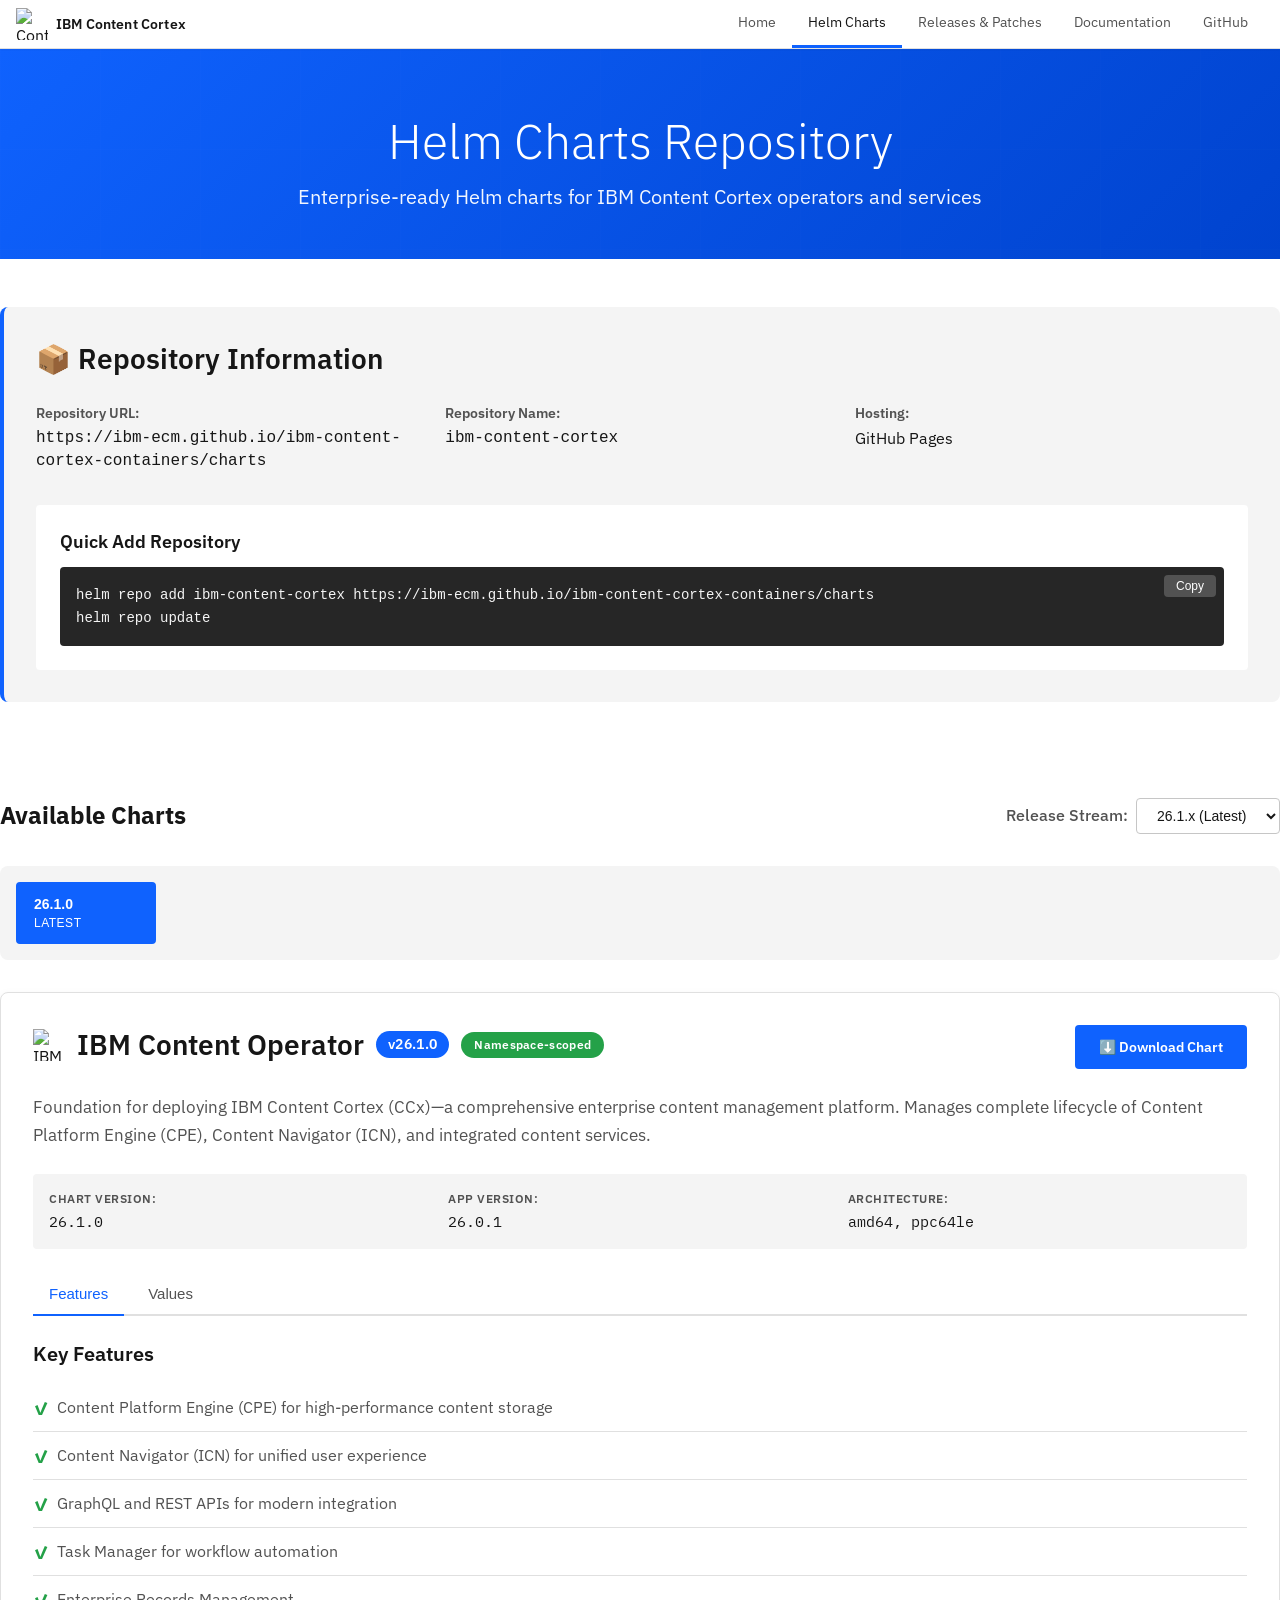
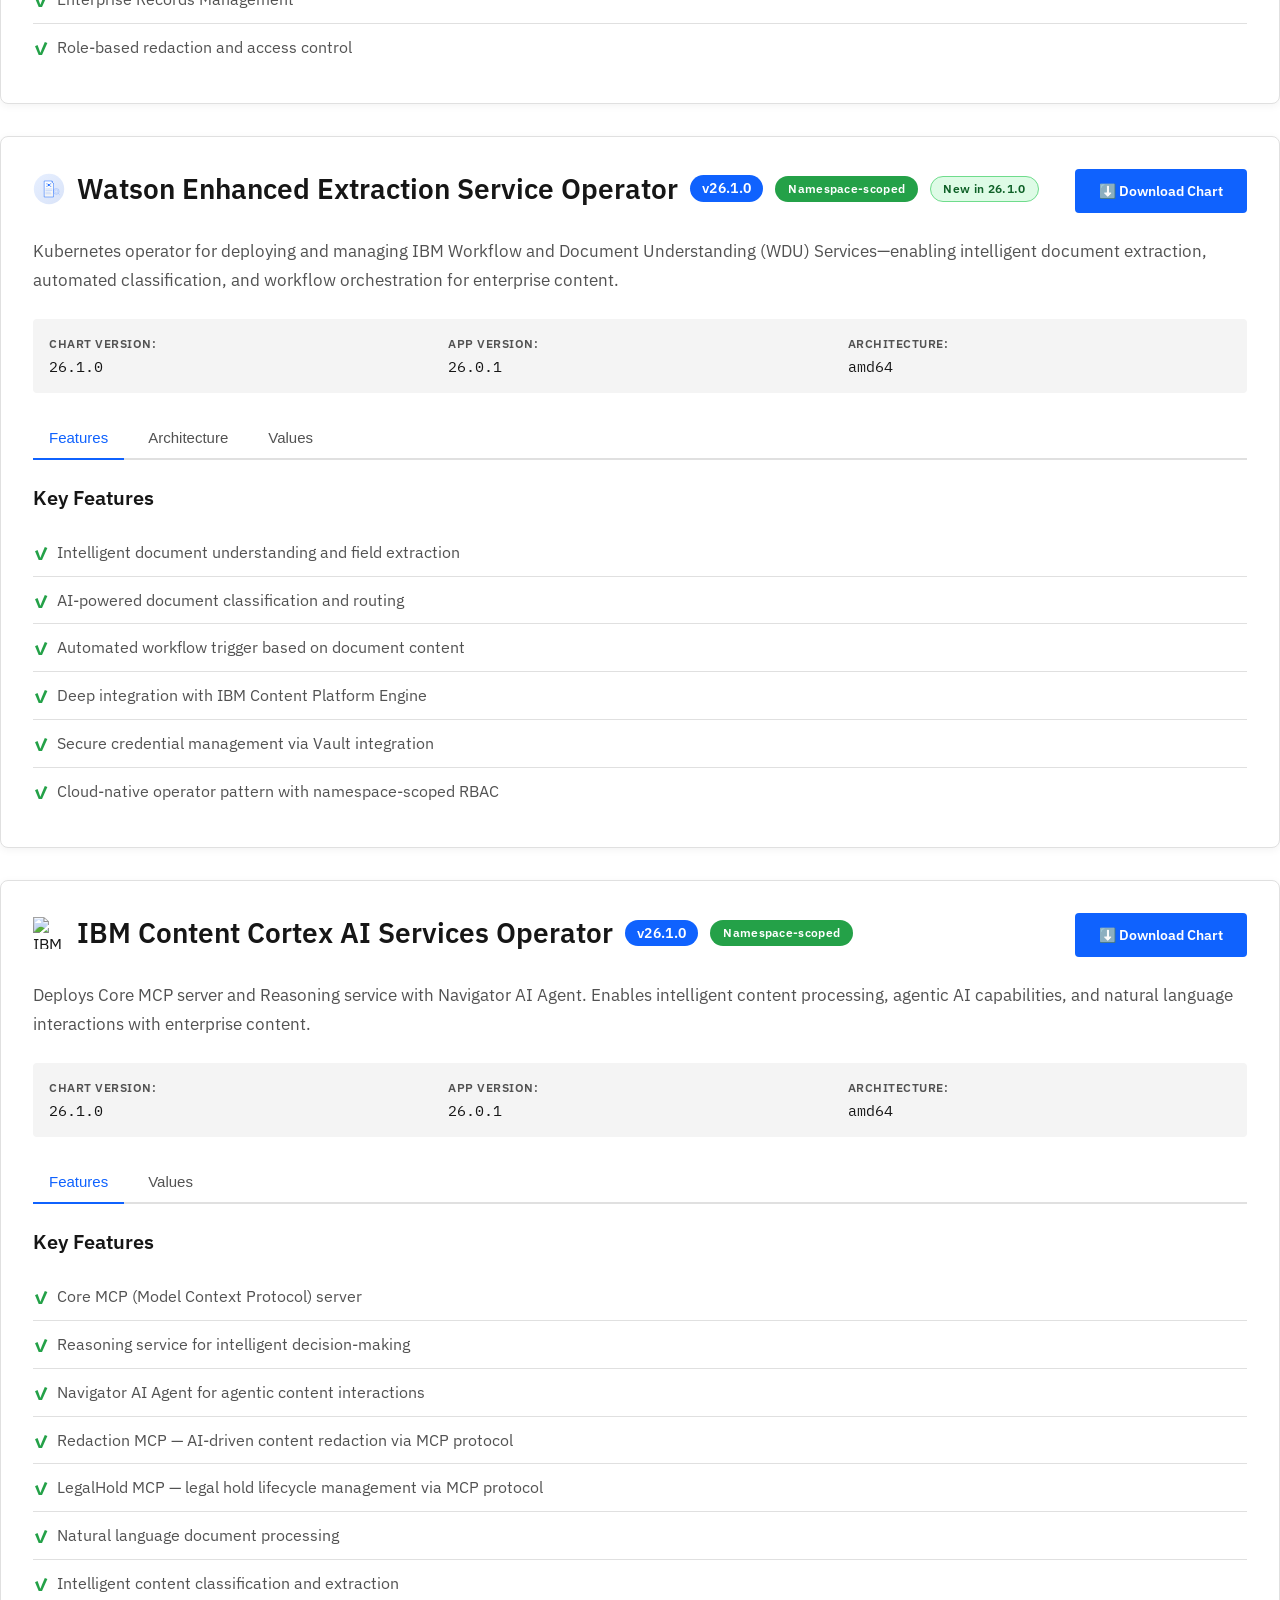
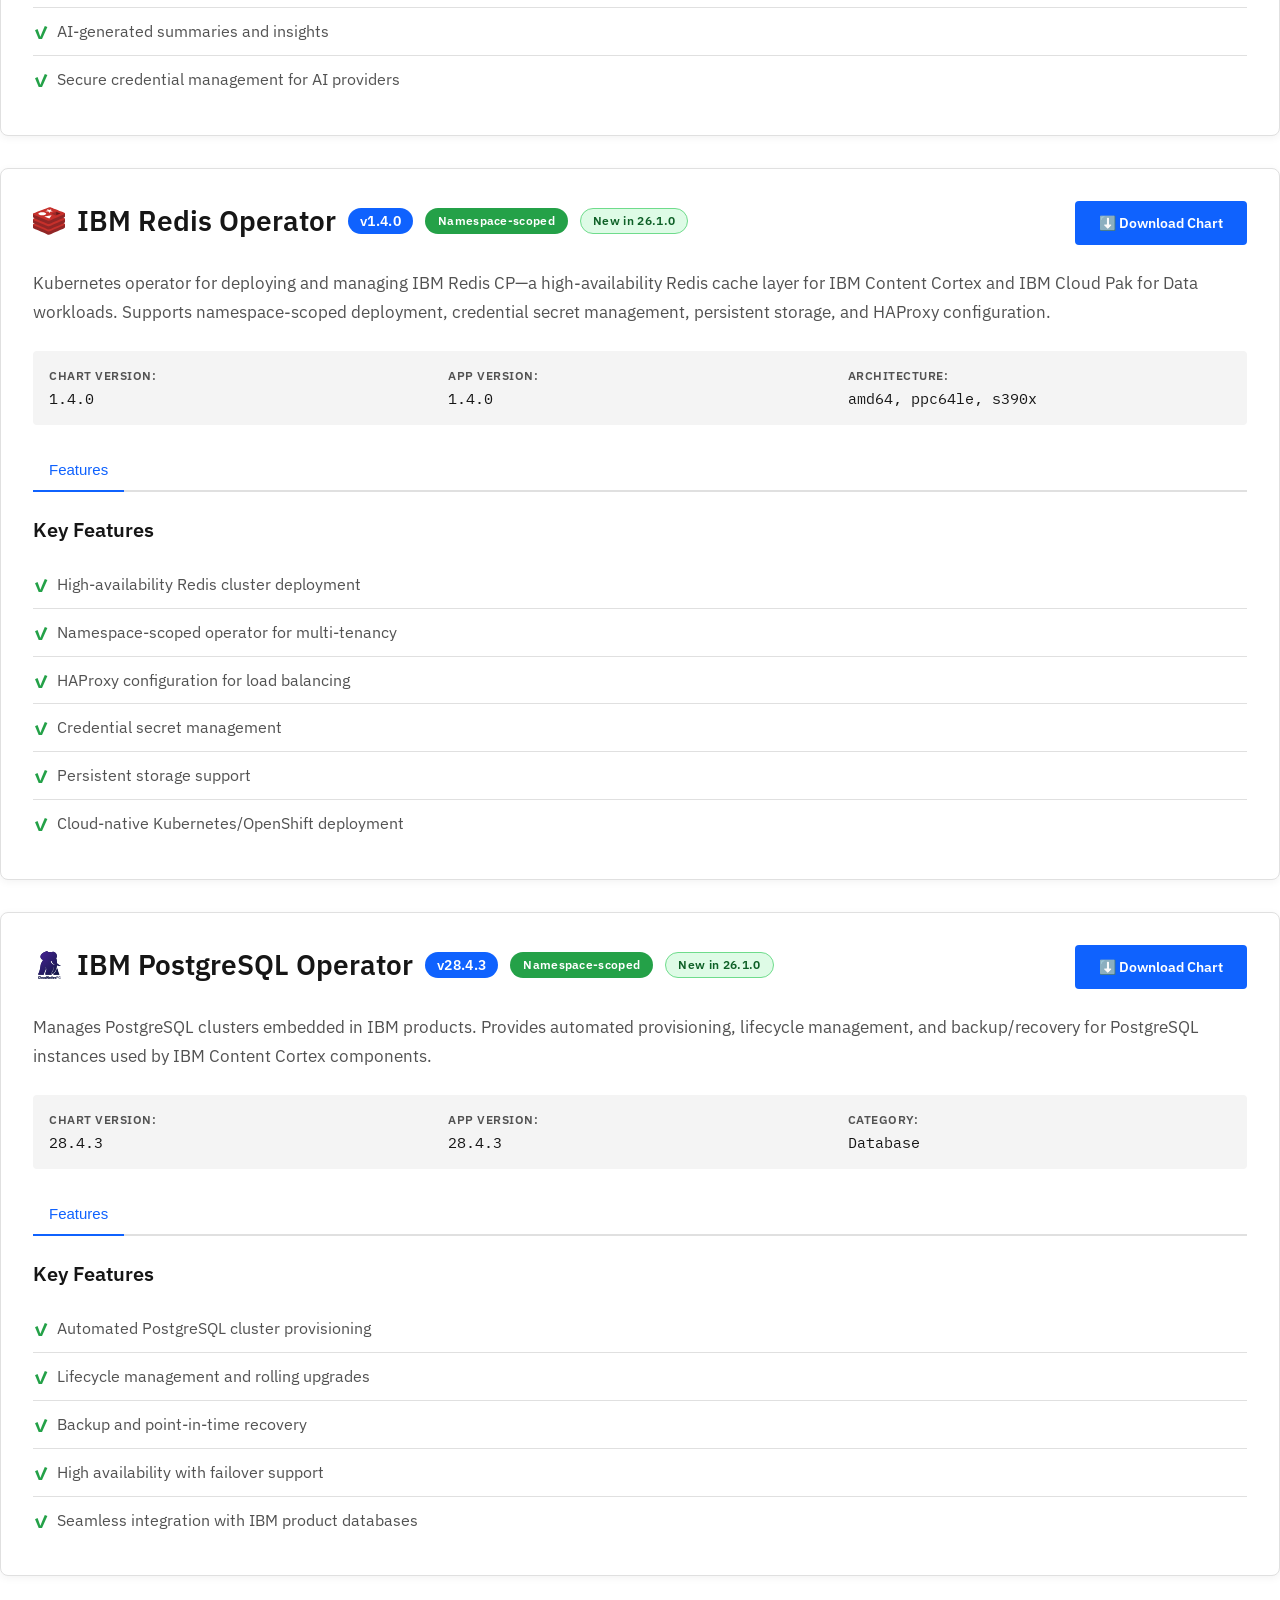
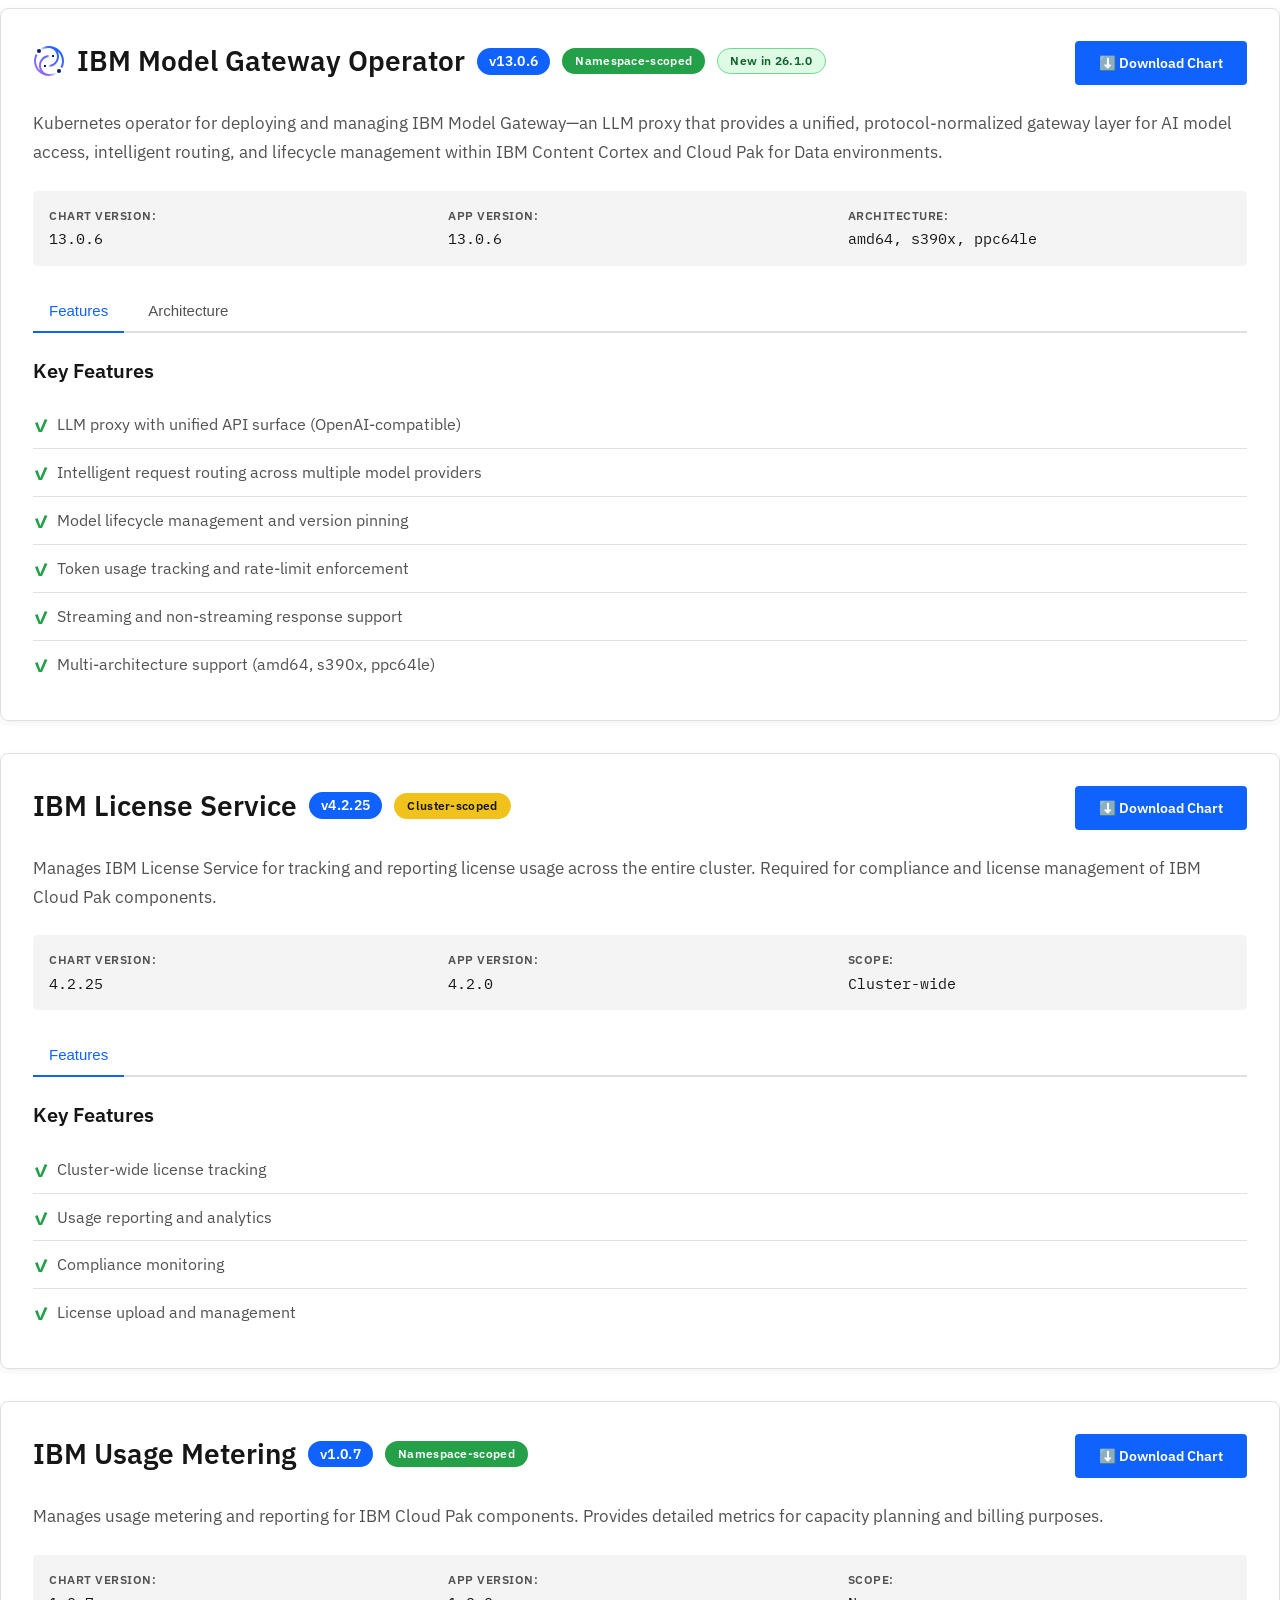
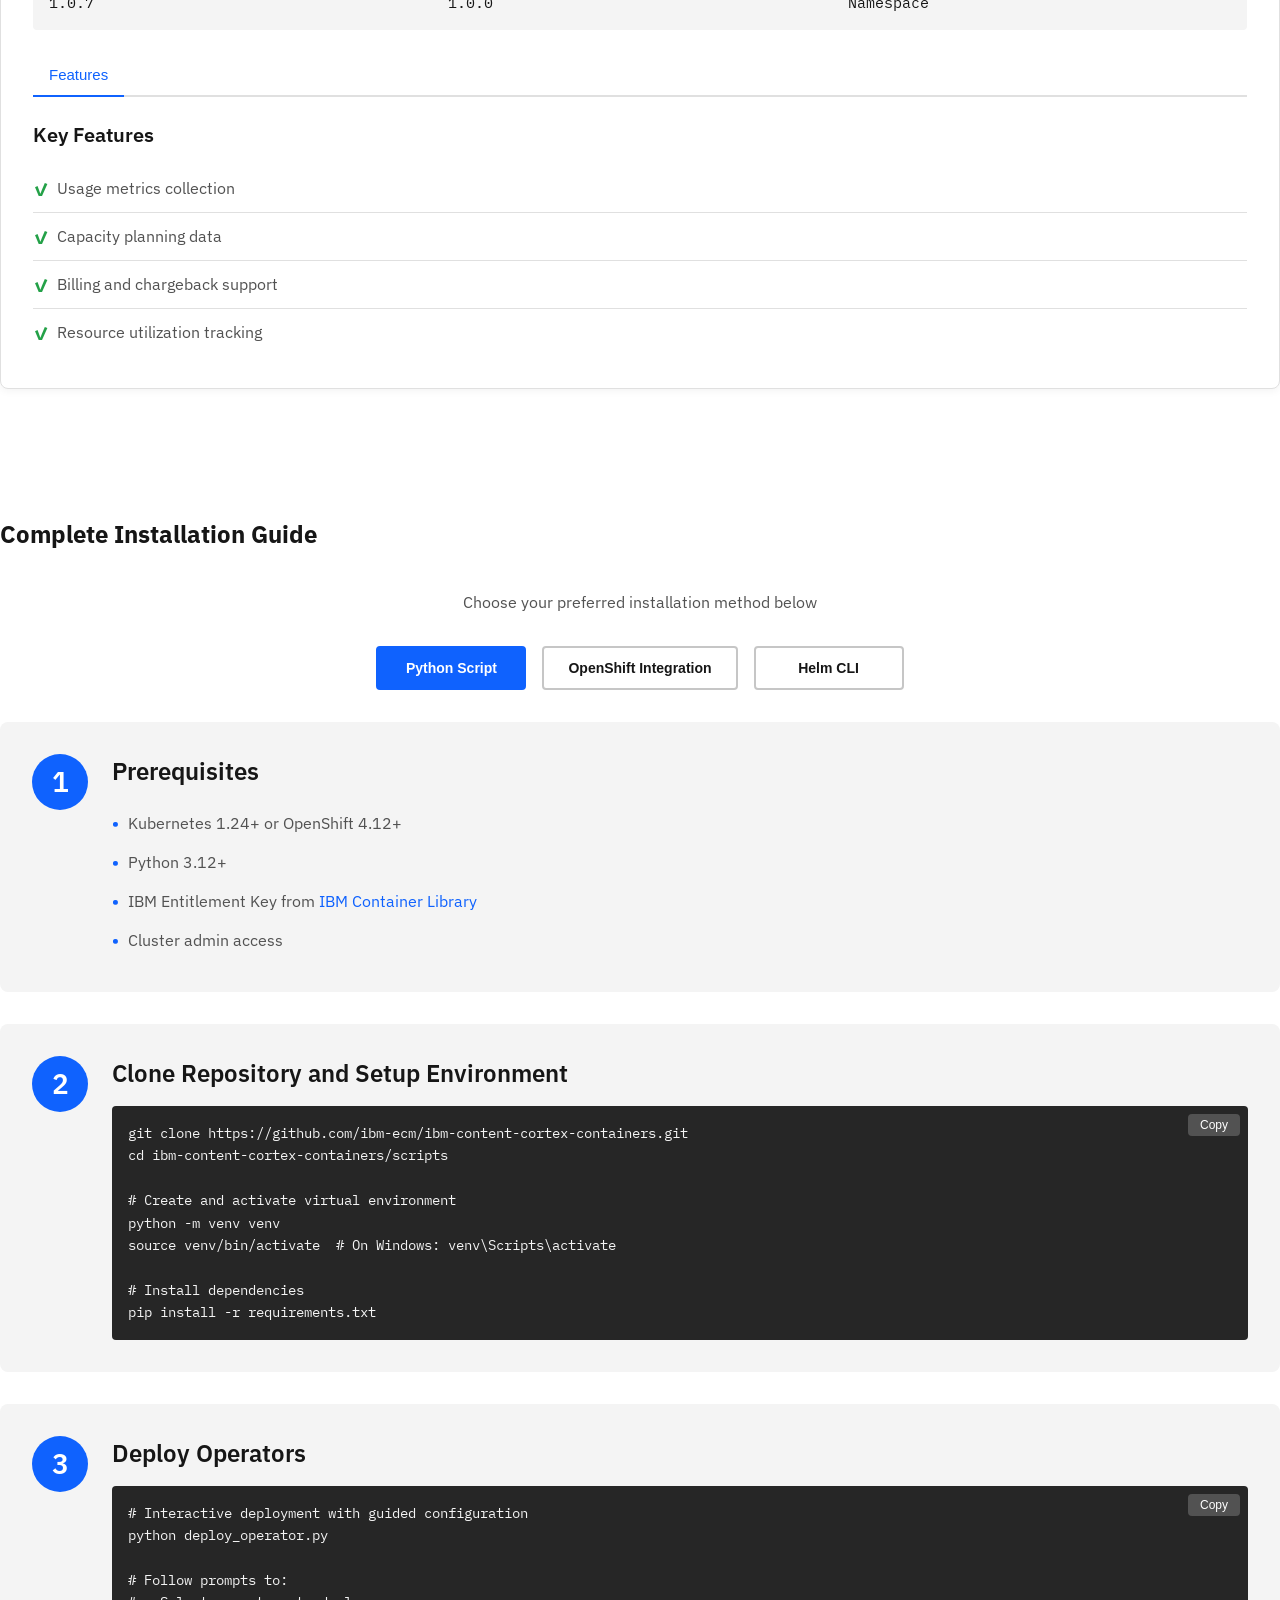
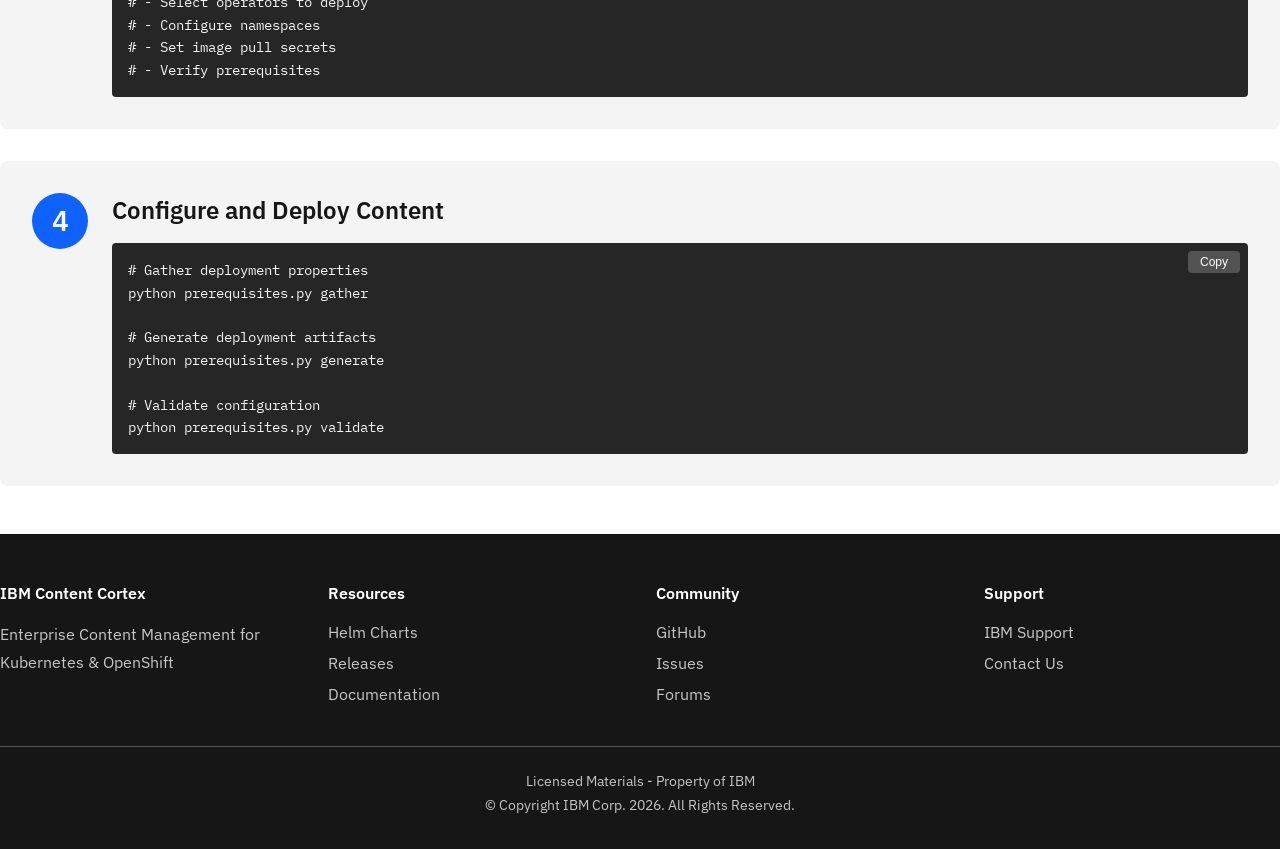
==== commit dfe309cf: "Adding ibm-licensing-cluster-scoped-4.2.25.tgz" ====
--- a/docs/helm-charts.html
+++ b/docs/helm-charts.html
@@ -138,8 +138,11 @@
                     <button class="version-tab" data-version="26.0.1" data-stream="26.0.x">
                         <span class="version-label">26.0.0 IF1</span>
                     </button>
-                    <button class="version-tab active" data-version="26.0.2" data-stream="26.0.x">
+                    <button class="version-tab" data-version="26.0.2" data-stream="26.0.x">
                         <span class="version-label">26.0.0 IF2</span>
+                    </button>
+                    <button class="version-tab active" data-version="26.0.3" data-stream="26.0.x">
+                        <span class="version-label">26.0.0 IF3</span>
                         <span class="version-badge">Latest</span>
                     </button>
                 </div>
@@ -509,10 +512,10 @@
                 <div class="chart-header">
                     <div class="chart-title-group">
                         <h3>IBM License Service</h3>
-                        <span class="chart-version">v4.2.24</span>
+                        <span class="chart-version">v4.2.25</span>
                         <span class="scope-badge cluster">Cluster-scoped</span>
                     </div>
-                    <a href="" class="btn btn-primary" download data-href-env="chartBase/charts/ibm-licensing-cluster-scoped-4.2.24.tgz">
+                    <a href="" class="btn btn-primary" download data-href-env="chartBase/charts/ibm-licensing-cluster-scoped-4.2.25.tgz">
                         ⬇️ Download Chart
                     </a>
                 </div>
@@ -521,7 +524,7 @@
                     Required for compliance and license management of IBM Cloud Pak components.
                 </p>
                 <div class="chart-meta">
-                    <div class="meta-item"><span class="meta-label">Chart Version:</span><span class="meta-value">4.2.24</span></div>
+                    <div class="meta-item"><span class="meta-label">Chart Version:</span><span class="meta-value">4.2.25</span></div>
                     <div class="meta-item"><span class="meta-label">App Version:</span><span class="meta-value">4.2.0</span></div>
                     <div class="meta-item"><span class="meta-label">Scope:</span><span class="meta-value">Cluster-wide</span></div>
                 </div>
@@ -576,8 +579,145 @@
 
             <!-- ===================== 26.0.x CHARTS (hidden by default) ===================== -->
 
+            <!-- Content Operator - 26.0.3 (26.0.0 IF3) -->
+            <div class="chart-detail" id="content-operator-26-0-3" data-version="26.0.3">
+                <div class="chart-header">
+                    <div class="chart-title-group">
+                        <img src="./assets/ContentCortex.svg" alt="IBM Content Cortex" class="chart-operator-icon">
+                        <h3>IBM Content Operator</h3>
+                        <span class="chart-version">v26.0.3</span>
+                        <span class="scope-badge namespace">Namespace-scoped</span>
+                    </div>
+                    <a href="" class="btn btn-primary" download data-href-env="chartBase/charts/ibm-content-operator-26.0.3.tgz">
+                        ⬇️ Download Chart
+                    </a>
+                </div>
+
+                <p class="chart-description">
+                    Foundation for deploying IBM Content Cortex (CCx)—a comprehensive enterprise content management platform.
+                    Manages complete lifecycle of Content Platform Engine (CPE), Content Navigator (ICN), and integrated content services.
+                </p>
+
+                <div class="chart-meta">
+                    <div class="meta-item">
+                        <span class="meta-label">Chart Version:</span>
+                        <span class="meta-value">26.0.3</span>
+                    </div>
+                    <div class="meta-item">
+                        <span class="meta-label">App Version:</span>
+                        <span class="meta-value">26.0.0</span>
+                    </div>
+                    <div class="meta-item">
+                        <span class="meta-label">Release Date:</span>
+                        <span class="meta-value">2026-09-30</span>
+                    </div>
+                    <div class="meta-item">
+                        <span class="meta-label">Architecture:</span>
+                        <span class="meta-value">amd64, ppc64le</span>
+                    </div>
+                </div>
+
+                <div class="chart-tabs">
+                    <button class="tab-button active" data-tab="features-content-if3">Features</button>
+                    <button class="tab-button" data-tab="values-content-if3">Values</button>
+                </div>
+
+                <div class="tab-content active" id="features-content-if3">
+                    <h4>Key Features</h4>
+                    <ul class="feature-list">
+                        <li>Content Platform Engine (CPE) for high-performance content storage</li>
+                        <li>Content Navigator (ICN) for unified user experience</li>
+                        <li>GraphQL and REST APIs for modern integration</li>
+                        <li>Task Manager for workflow automation</li>
+                        <li>Enterprise Records Management</li>
+                        <li>Role-based redaction and access control</li>
+                    </ul>
+                </div>
+
+                <div class="tab-content" id="values-content-if3">
+                    <h4>Common Configuration Values</h4>
+                    <pre><code>crd:
+  install: true
+image:
+  repository: cp.icr.io/cp/icp4a-content-operator
+rbac:
+  createClusterRole: true
+  createClusterRoleBinding: true
+  enabled: true</code></pre>
+                </div>
+            </div>
+
+            <!-- AI Services Operator - 26.0.3 (26.0.0 IF3) -->
+            <div class="chart-detail" id="ai-services-operator-26-0-3" data-version="26.0.3">
+                <div class="chart-header">
+                    <div class="chart-title-group">
+                        <img src="./assets/ContentCortex.svg" alt="IBM Content Cortex" class="chart-operator-icon">
+                        <h3>IBM Content Cortex AI Services Operator</h3>
+                        <span class="chart-version">v26.0.3</span>
+                        <span class="scope-badge namespace">Namespace-scoped</span>
+                    </div>
+                    <a href="" class="btn btn-primary" download data-href-env="chartBase/charts/ibm-ccx-ai-services-operator-26.0.3.tgz">
+                        ⬇️ Download Chart
+                    </a>
+                </div>
+
+                <p class="chart-description">
+                    Deploys Core MCP server and Reasoning service with Navigator AI Agent. Enables intelligent content processing,
+                    agentic AI capabilities, and natural language interactions with enterprise content.
+                </p>
+
+                <div class="chart-meta">
+                    <div class="meta-item">
+                        <span class="meta-label">Chart Version:</span>
+                        <span class="meta-value">26.0.3</span>
+                    </div>
+                    <div class="meta-item">
+                        <span class="meta-label">App Version:</span>
+                        <span class="meta-value">26.0.0</span>
+                    </div>
+                    <div class="meta-item">
+                        <span class="meta-label">Release Date:</span>
+                        <span class="meta-value">2026-09-30</span>
+                    </div>
+                    <div class="meta-item">
+                        <span class="meta-label">Architecture:</span>
+                        <span class="meta-value">amd64</span>
+                    </div>
+                </div>
+
+                <div class="chart-tabs">
+                    <button class="tab-button active" data-tab="features-ai-if3">Features</button>
+                    <button class="tab-button" data-tab="values-ai-if3">Values</button>
+                </div>
+
+                <div class="tab-content active" id="features-ai-if3">
+                    <h4>Key Features</h4>
+                    <ul class="feature-list">
+                        <li>Core MCP (Model Context Protocol) server</li>
+                        <li>Reasoning service for intelligent decision-making</li>
+                        <li>Navigator AI Agent for agentic content interactions</li>
+                        <li>Natural language document processing</li>
+                        <li>Intelligent content classification and extraction</li>
+                        <li>AI-generated summaries and insights</li>
+                        <li>Secure credential management for AI providers</li>
+                    </ul>
+                </div>
+
+                <div class="tab-content" id="values-ai-if3">
+                    <h4>Common Configuration Values</h4>
+                    <pre><code>crd:
+  install: true
+image:
+  repository: cp.icr.io/cp/ibm-ccx-ai-services-operator
+rbac:
+  createClusterRole: true
+  createClusterRoleBinding: true
+  enabled: true</code></pre>
+                </div>
+            </div>
+
             <!-- Content Operator - 26.0.2 (26.0.0 IF2) -->
-            <div class="chart-detail" id="content-operator-26-0-2" data-version="26.0.2">
+            <div class="chart-detail" id="content-operator-26-0-2" data-version="26.0.2" style="display:none;">
                 <div class="chart-header">
                     <div class="chart-title-group">
                         <img src="./assets/ContentCortex.svg" alt="IBM Content Cortex" class="chart-operator-icon">
@@ -989,15 +1129,15 @@
                 </div>
             </div>
 
-            <!-- License Service (shared across all versions) -->
-            <div class="chart-detail" id="license-service" data-version="26.0.2" data-also-version="26.0.1" data-also-version-2="26.0.0">
+            <!-- License Service 4.2.25 (26.0.3 / IF3 and 26.0.1) -->
+            <div class="chart-detail" id="license-service" data-version="26.0.3" data-also-version="26.0.1">
                 <div class="chart-header">
                     <div class="chart-title-group">
                         <h3>IBM License Service</h3>
-                        <span class="chart-version">v4.2.24</span>
+                        <span class="chart-version">v4.2.25</span>
                         <span class="scope-badge cluster">Cluster-scoped</span>
                     </div>
-                    <a href="" class="btn btn-primary" download data-href-env="chartBase/charts/ibm-licensing-cluster-scoped-4.2.24.tgz">
+                    <a href="" class="btn btn-primary" download data-href-env="chartBase/charts/ibm-licensing-cluster-scoped-4.2.25.tgz">
                         ⬇️ Download Chart
                     </a>
                 </div>
@@ -1010,7 +1150,7 @@
                 <div class="chart-meta">
                     <div class="meta-item">
                         <span class="meta-label">Chart Version:</span>
-                        <span class="meta-value">4.2.24</span>
+                        <span class="meta-value">4.2.25</span>
                     </div>
                     <div class="meta-item">
                         <span class="meta-label">App Version:</span>
@@ -1018,7 +1158,7 @@
                     </div>
                     <div class="meta-item">
                         <span class="meta-label">Release Date:</span>
-                        <span class="meta-value">2026-08-26</span>
+                        <span class="meta-value">2026-09-16</span>
                     </div>
                     <div class="meta-item">
                         <span class="meta-label">Scope:</span>
@@ -1041,8 +1181,60 @@
                 </div>
             </div>
 
+            <!-- License Service 4.2.24 (26.0.2 and 26.0.0) -->
+            <div class="chart-detail" id="license-service-26-0-2" data-version="26.0.2" data-also-version="26.0.0">
+                <div class="chart-header">
+                    <div class="chart-title-group">
+                        <h3>IBM License Service</h3>
+                        <span class="chart-version">v4.2.24</span>
+                        <span class="scope-badge cluster">Cluster-scoped</span>
+                    </div>
+                    <a href="" class="btn btn-primary" download data-href-env="chartBase/charts/ibm-licensing-cluster-scoped-4.2.24.tgz">
+                        ⬇️ Download Chart
+                    </a>
+                </div>
+                
+                <p class="chart-description">
+                    Manages IBM License Service for tracking and reporting license usage across the entire cluster.
+                    Required for compliance and license management of IBM Cloud Pak components.
+                </p>
+                
+                <div class="chart-meta">
+                    <div class="meta-item">
+                        <span class="meta-label">Chart Version:</span>
+                        <span class="meta-value">4.2.24</span>
+                    </div>
+                    <div class="meta-item">
+                        <span class="meta-label">App Version:</span>
+                        <span class="meta-value">4.2.0</span>
+                    </div>
+                    <div class="meta-item">
+                        <span class="meta-label">Release Date:</span>
+                        <span class="meta-value">2026-08-26</span>
+                    </div>
+                    <div class="meta-item">
+                        <span class="meta-label">Scope:</span>
+                        <span class="meta-value">Cluster-wide</span>
+                    </div>
+                </div>
+                
+                <div class="chart-tabs">
+                    <button class="tab-button active" data-tab="features-license-26-0-2">Features</button>
+                </div>
+                
+                <div class="tab-content active" id="features-license-26-0-2">
+                    <h4>Key Features</h4>
+                    <ul class="feature-list">
+                        <li>Cluster-wide license tracking</li>
+                        <li>Usage reporting and analytics</li>
+                        <li>Compliance monitoring</li>
+                        <li>License upload and management</li>
+                    </ul>
+                </div>
+            </div>
+
             <!-- Usage Metering (shared across all versions) -->
-            <div class="chart-detail" id="usage-metering" data-version="26.0.2" data-also-version="26.0.1" data-also-version-2="26.0.0">
+            <div class="chart-detail" id="usage-metering" data-version="26.0.3" data-also-version="26.0.2" data-also-version-2="26.0.1" data-also-version-3="26.0.0">
                 <div class="chart-header">
                     <div class="chart-title-group">
                         <h3>IBM Usage Metering</h3>
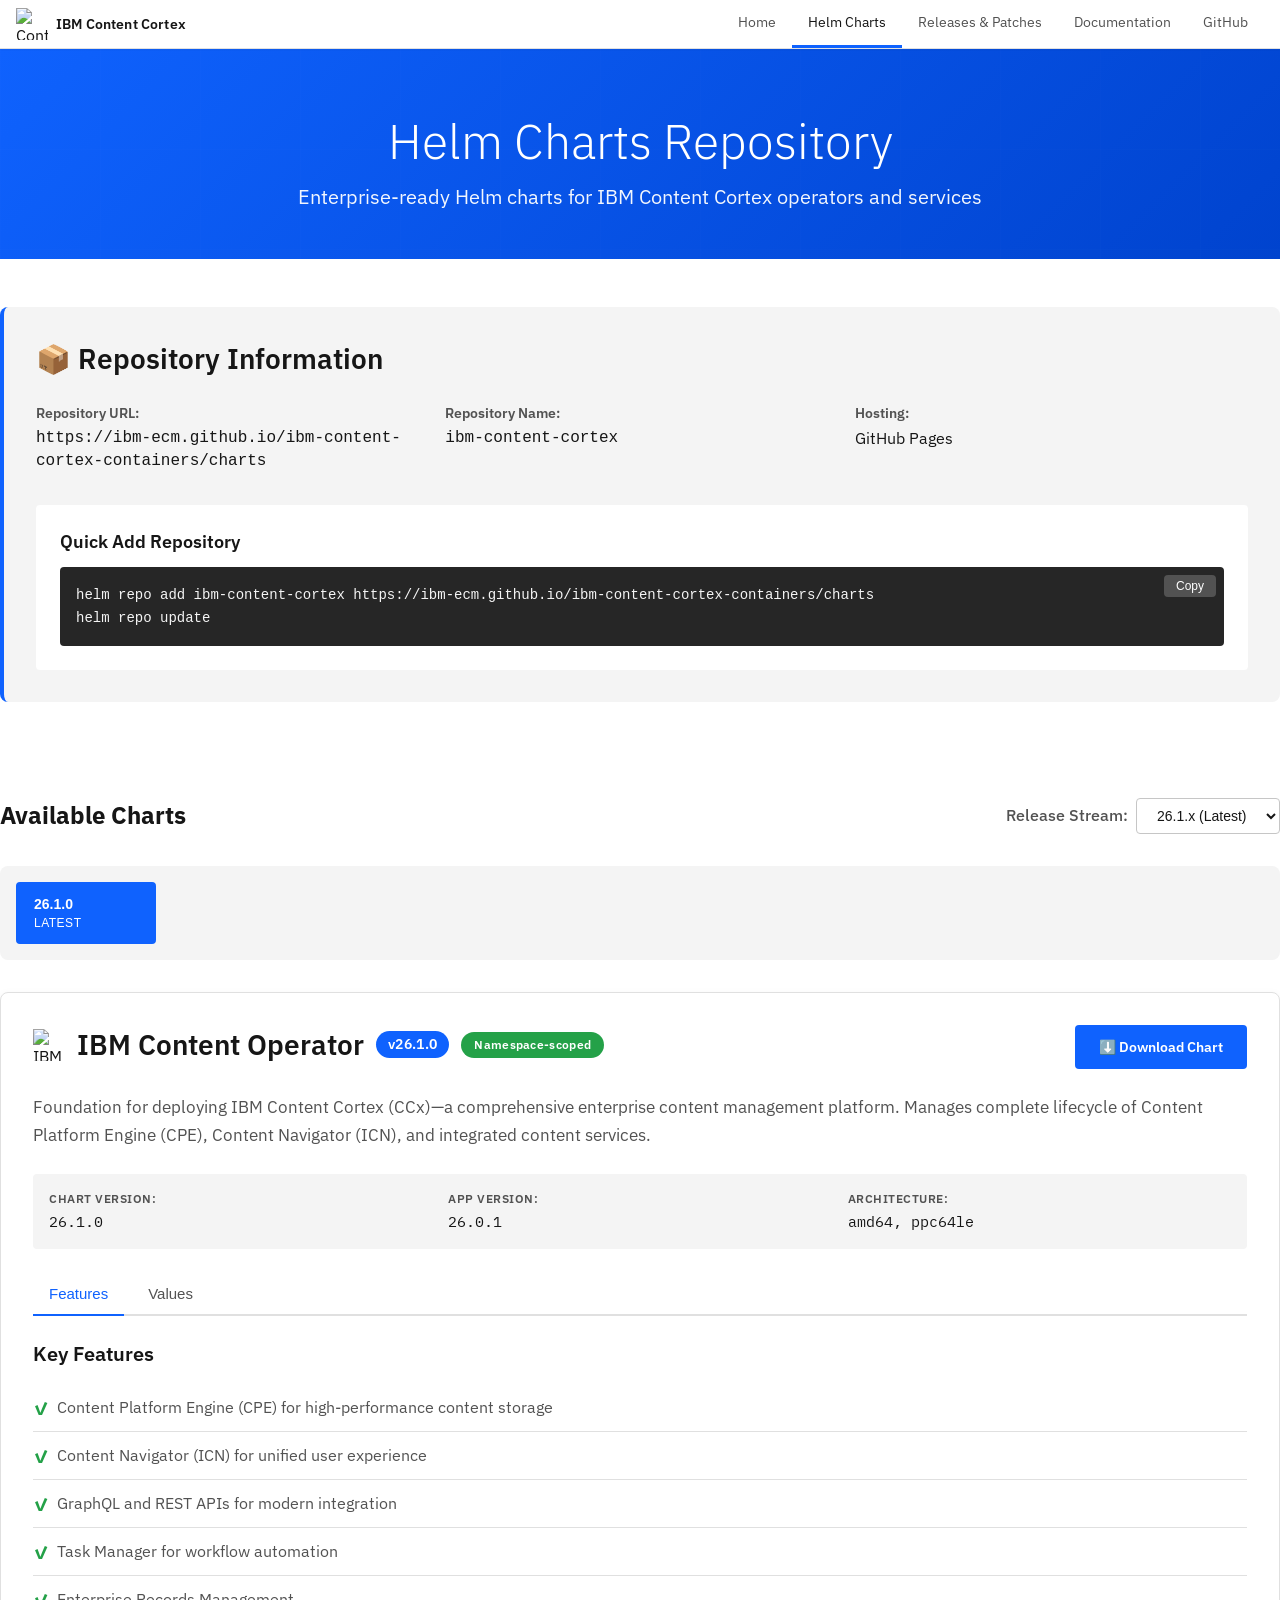
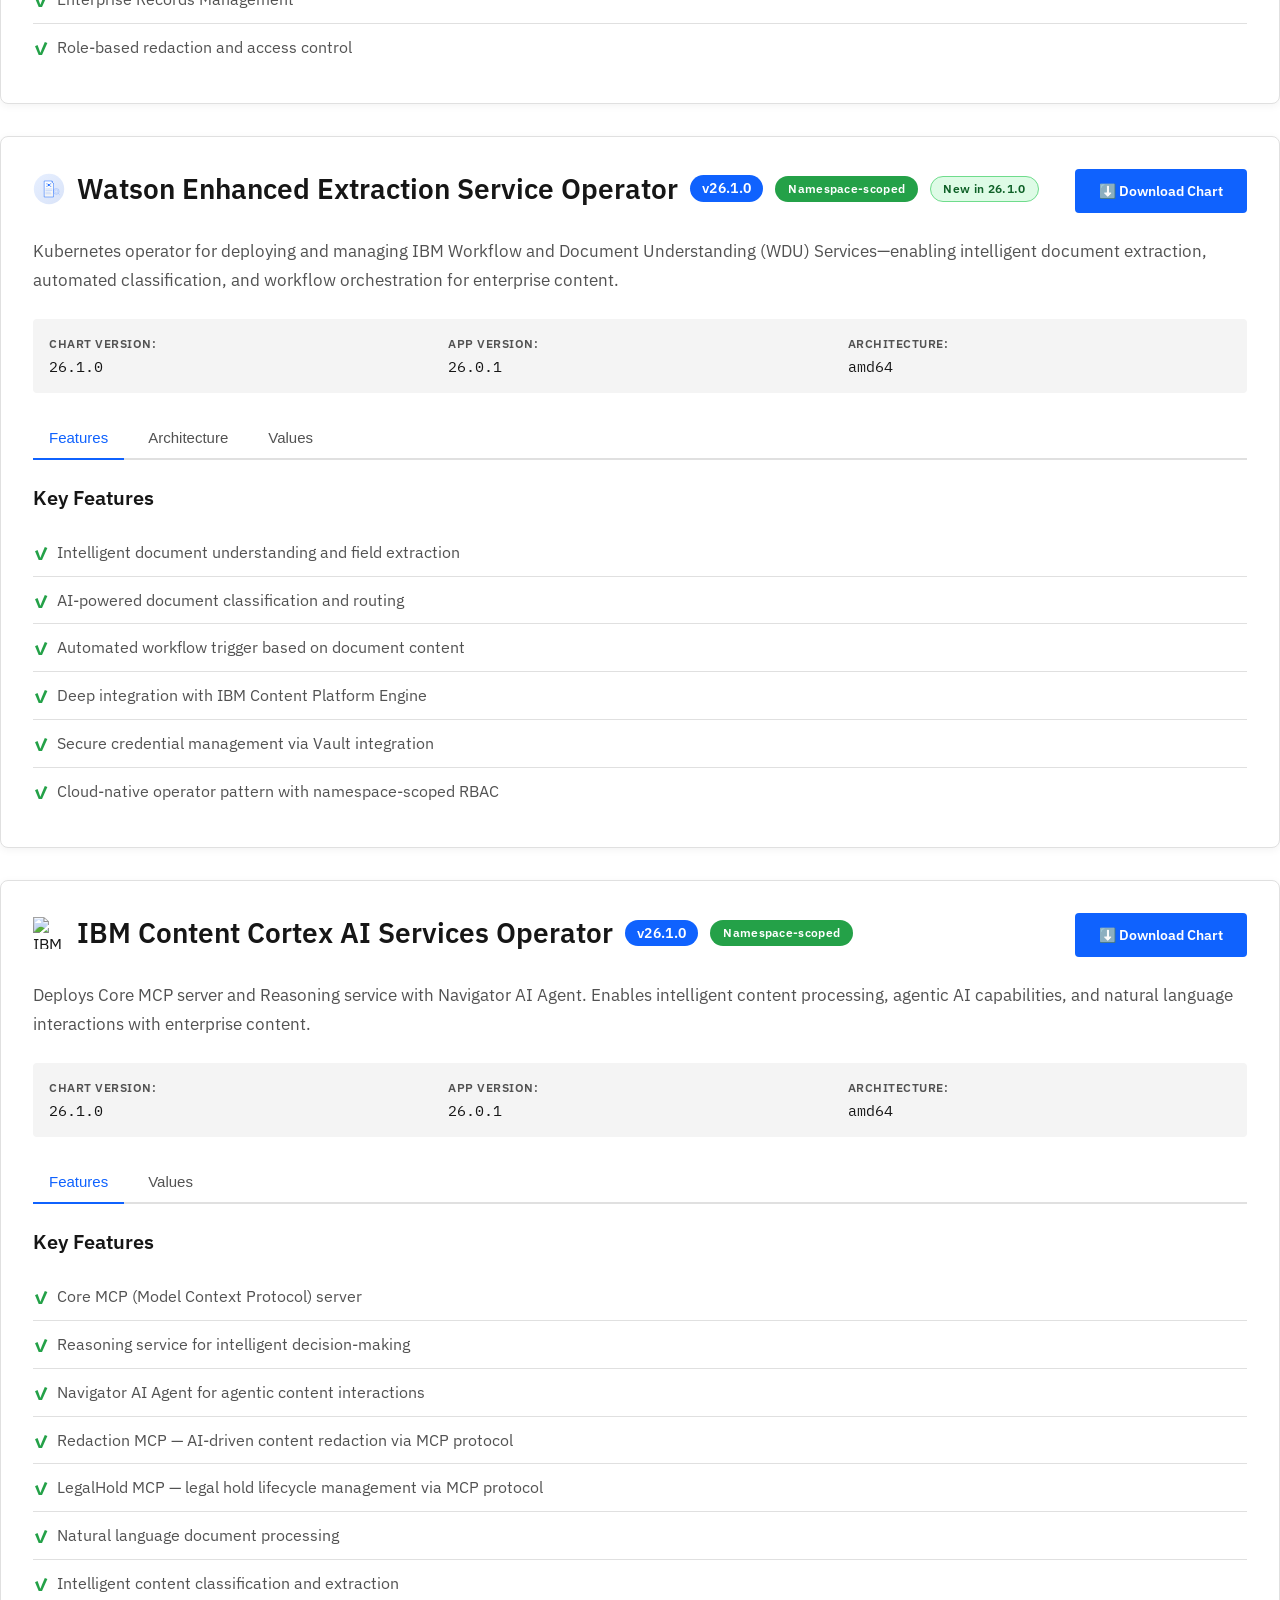
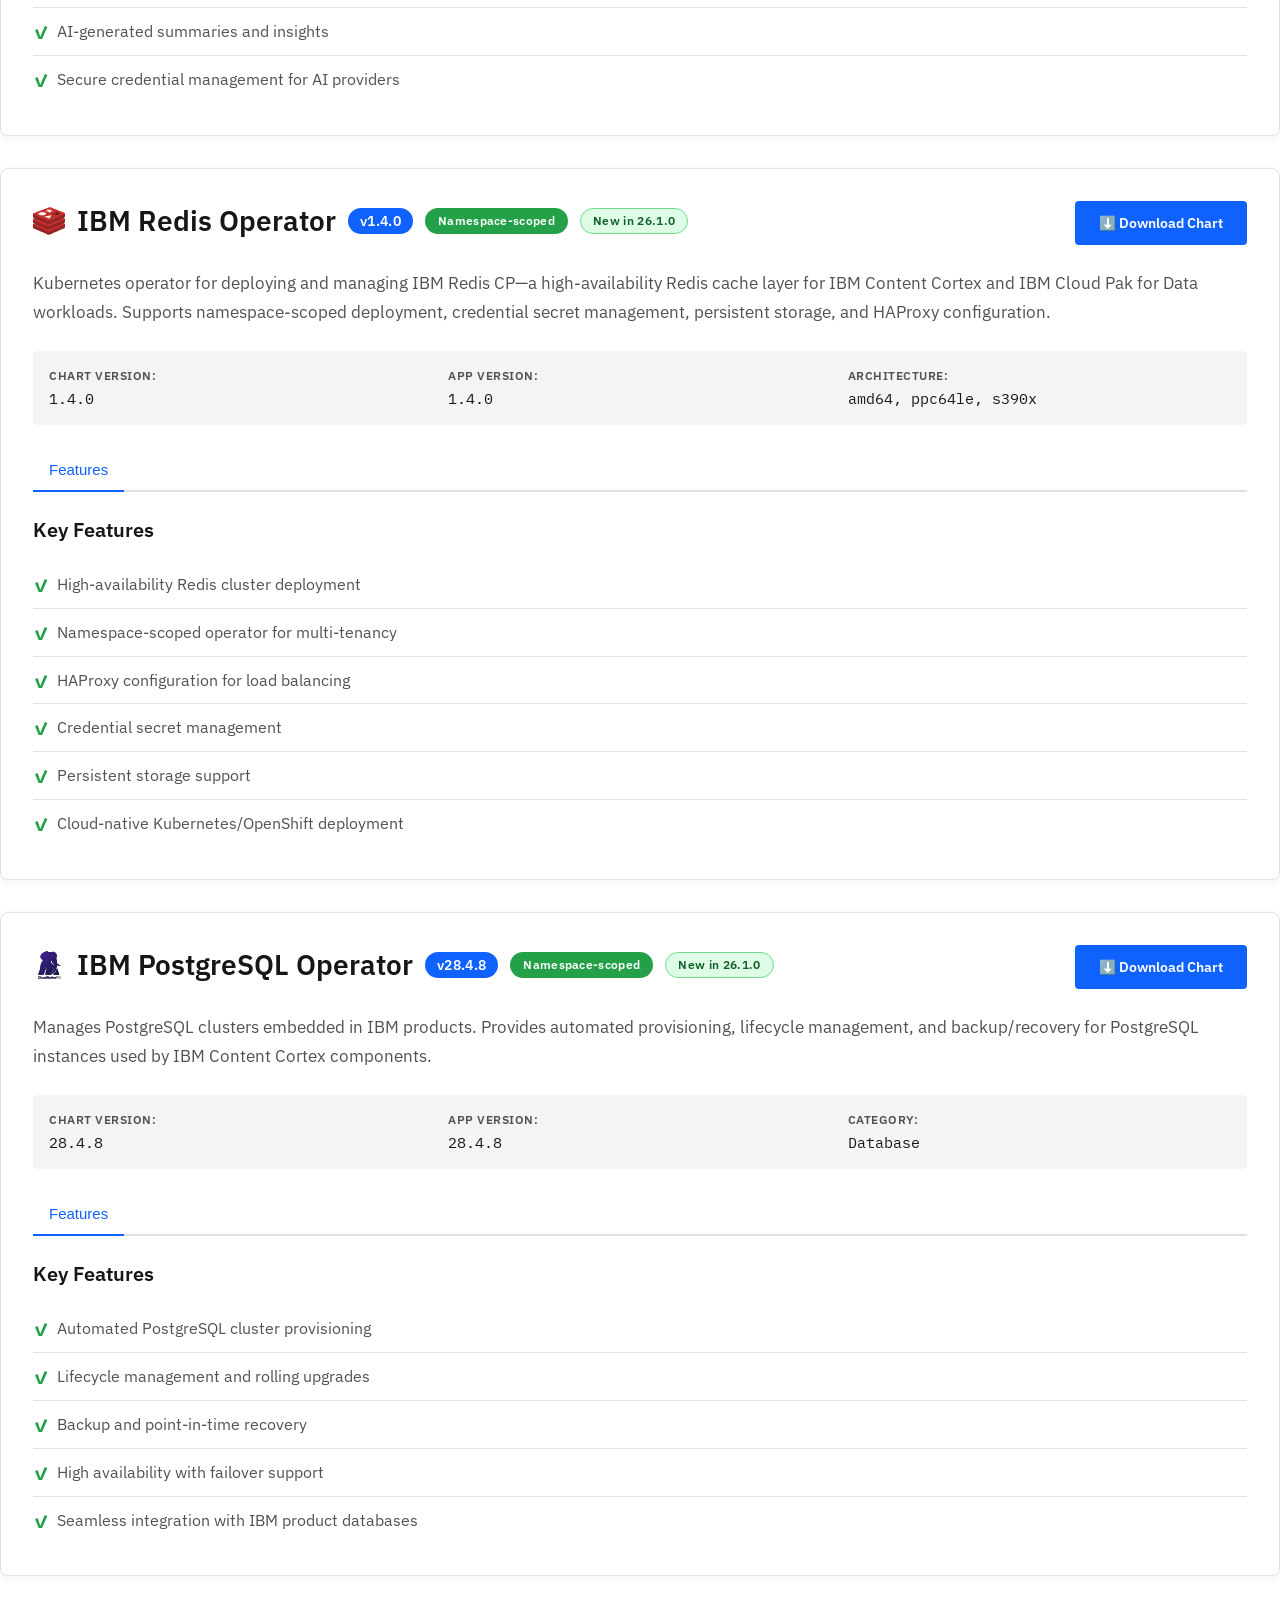
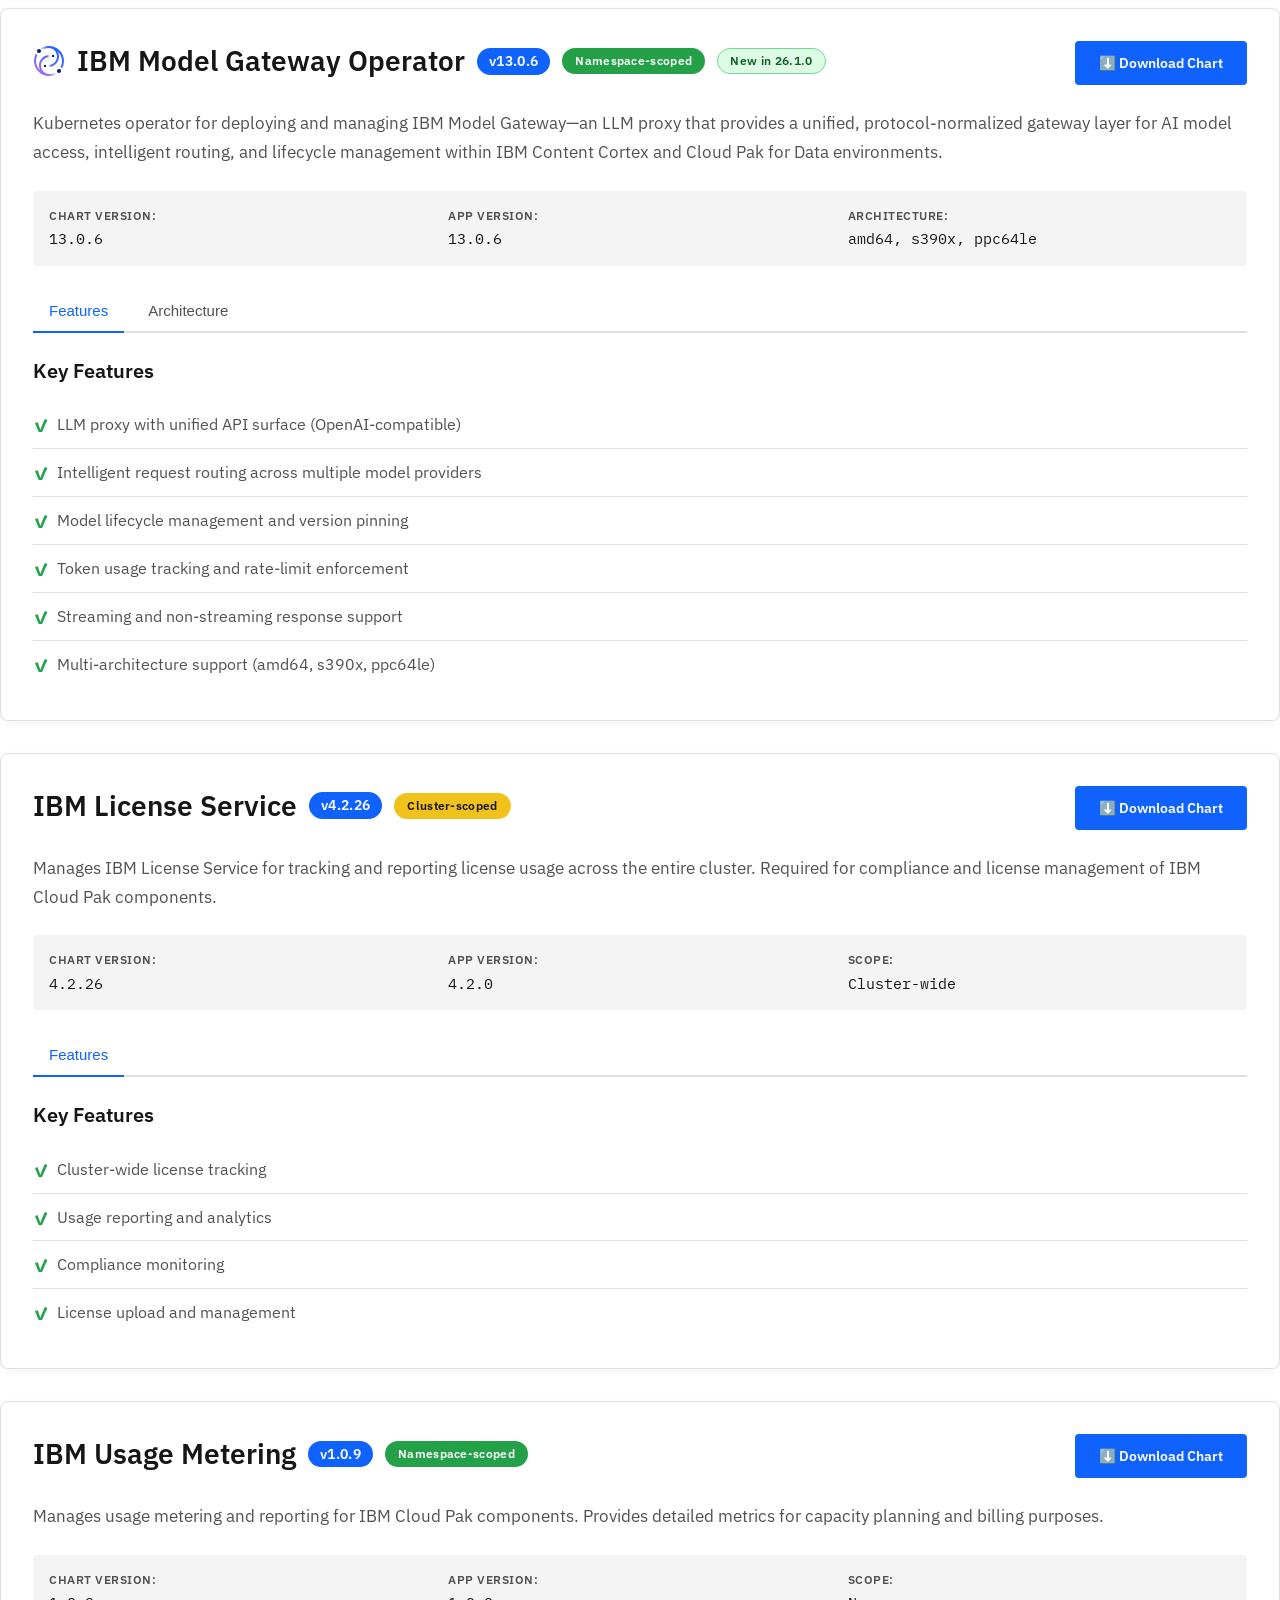
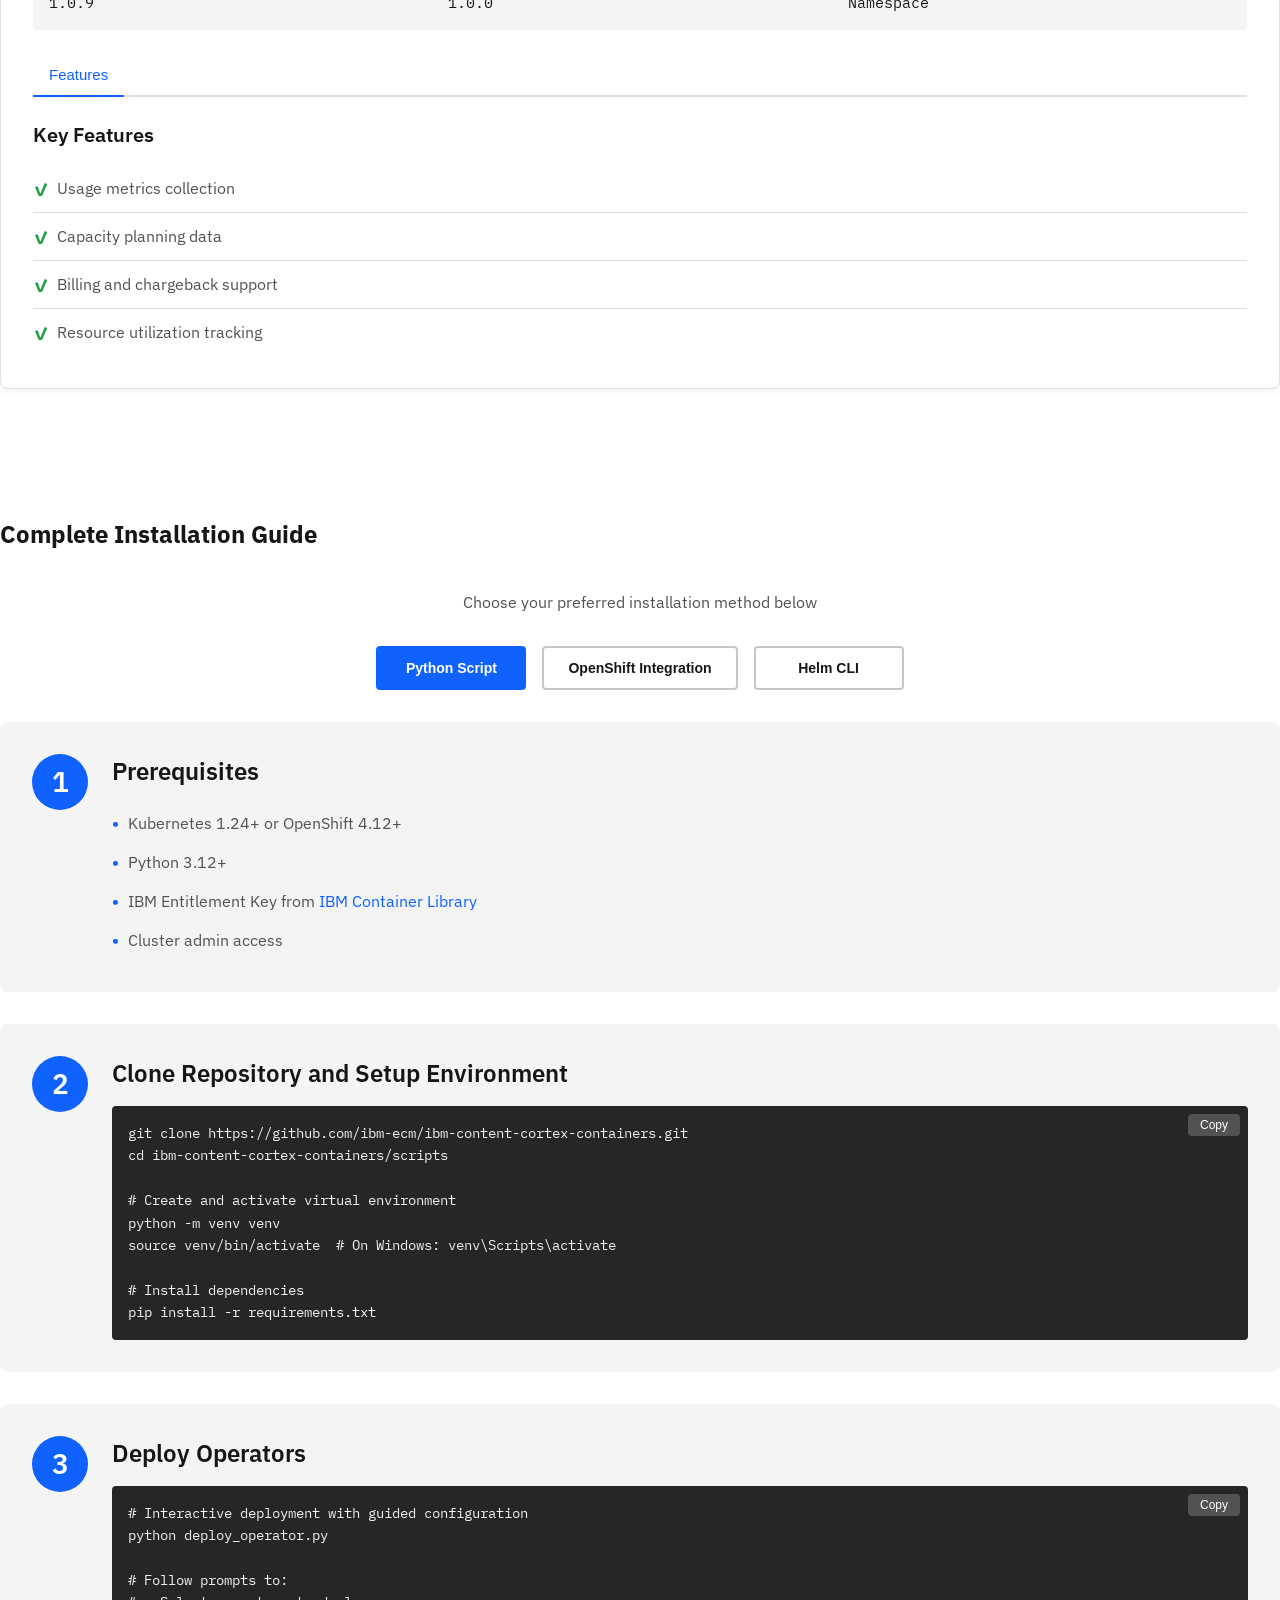
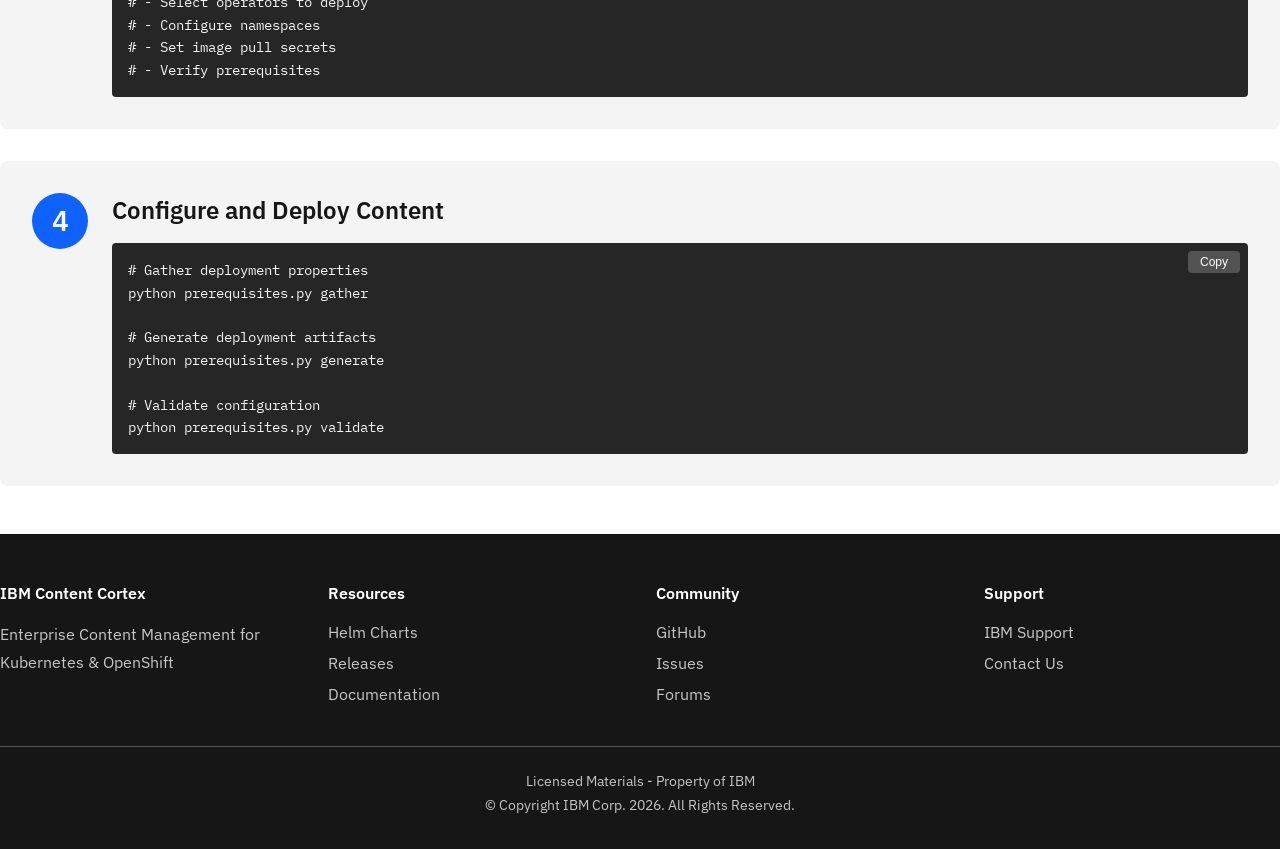
==== commit 3f5ef5c3: "Release of Content Cortex 26.0.0-IF4" ====
--- a/docs/helm-charts.html
+++ b/docs/helm-charts.html
@@ -141,8 +141,11 @@
                     <button class="version-tab" data-version="26.0.2" data-stream="26.0.x">
                         <span class="version-label">26.0.0 IF2</span>
                     </button>
-                    <button class="version-tab active" data-version="26.0.3" data-stream="26.0.x">
+                    <button class="version-tab" data-version="26.0.3" data-stream="26.0.x">
                         <span class="version-label">26.0.0 IF3</span>
+                    </button>
+                    <button class="version-tab active" data-version="26.0.4" data-stream="26.0.x">
+                        <span class="version-label">26.0.0 IF4</span>
                         <span class="version-badge">Latest</span>
                     </button>
                 </div>
@@ -392,11 +395,11 @@
                     <div class="chart-title-group">
                         <img src="./assets/CNPG.svg" alt="CloudNativePG" class="chart-operator-icon">
                         <h3>IBM PostgreSQL Operator</h3>
-                        <span class="chart-version">v28.4.3</span>
+                        <span class="chart-version">v28.4.8</span>
                         <span class="scope-badge namespace">Namespace-scoped</span>
                         <span class="scope-badge new-release">New in 26.1.0</span>
                     </div>
-                    <a href="" class="btn btn-primary" download data-href-env="chartBase/charts/ibm-pg-operator-28.4.3.tgz">
+                    <a href="" class="btn btn-primary" download data-href-env="chartBase/charts/ibm-pg-operator-28.4.8.tgz">
                         ⬇️ Download Chart
                     </a>
                 </div>
@@ -405,8 +408,8 @@
                     and backup/recovery for PostgreSQL instances used by IBM Content Cortex components.
                 </p>
                 <div class="chart-meta">
-                    <div class="meta-item"><span class="meta-label">Chart Version:</span><span class="meta-value">28.4.3</span></div>
-                    <div class="meta-item"><span class="meta-label">App Version:</span><span class="meta-value">28.4.3</span></div>
+                    <div class="meta-item"><span class="meta-label">Chart Version:</span><span class="meta-value">28.4.8</span></div>
+                    <div class="meta-item"><span class="meta-label">App Version:</span><span class="meta-value">28.4.8</span></div>
                     <div class="meta-item"><span class="meta-label">Category:</span><span class="meta-value">Database</span></div>
                 </div>
                 <div class="chart-tabs">
@@ -512,10 +515,10 @@
                 <div class="chart-header">
                     <div class="chart-title-group">
                         <h3>IBM License Service</h3>
-                        <span class="chart-version">v4.2.25</span>
+                        <span class="chart-version">v4.2.26</span>
                         <span class="scope-badge cluster">Cluster-scoped</span>
                     </div>
-                    <a href="" class="btn btn-primary" download data-href-env="chartBase/charts/ibm-licensing-cluster-scoped-4.2.25.tgz">
+                    <a href="" class="btn btn-primary" download data-href-env="chartBase/charts/ibm-licensing-cluster-scoped-4.2.26.tgz">
                         ⬇️ Download Chart
                     </a>
                 </div>
@@ -524,7 +527,7 @@
                     Required for compliance and license management of IBM Cloud Pak components.
                 </p>
                 <div class="chart-meta">
-                    <div class="meta-item"><span class="meta-label">Chart Version:</span><span class="meta-value">4.2.25</span></div>
+                    <div class="meta-item"><span class="meta-label">Chart Version:</span><span class="meta-value">4.2.26</span></div>
                     <div class="meta-item"><span class="meta-label">App Version:</span><span class="meta-value">4.2.0</span></div>
                     <div class="meta-item"><span class="meta-label">Scope:</span><span class="meta-value">Cluster-wide</span></div>
                 </div>
@@ -547,10 +550,10 @@
                 <div class="chart-header">
                     <div class="chart-title-group">
                         <h3>IBM Usage Metering</h3>
-                        <span class="chart-version">v1.0.7</span>
+                        <span class="chart-version">v1.0.9</span>
                         <span class="scope-badge namespace">Namespace-scoped</span>
                     </div>
-                    <a href="" class="btn btn-primary" download data-href-env="chartBase/charts/ibm-usage-metering-1.0.7.tgz">
+                    <a href="" class="btn btn-primary" download data-href-env="chartBase/charts/ibm-usage-metering-1.0.9.tgz">
                         ⬇️ Download Chart
                     </a>
                 </div>
@@ -559,7 +562,7 @@
                     Provides detailed metrics for capacity planning and billing purposes.
                 </p>
                 <div class="chart-meta">
-                    <div class="meta-item"><span class="meta-label">Chart Version:</span><span class="meta-value">1.0.7</span></div>
+                    <div class="meta-item"><span class="meta-label">Chart Version:</span><span class="meta-value">1.0.9</span></div>
                     <div class="meta-item"><span class="meta-label">App Version:</span><span class="meta-value">1.0.0</span></div>
                     <div class="meta-item"><span class="meta-label">Scope:</span><span class="meta-value">Namespace</span></div>
                 </div>
@@ -579,8 +582,145 @@
 
             <!-- ===================== 26.0.x CHARTS (hidden by default) ===================== -->
 
+            <!-- Content Operator - 26.0.4 (26.0.0 IF4) -->
+            <div class="chart-detail" id="content-operator-26-0-4" data-version="26.0.4">
+                <div class="chart-header">
+                    <div class="chart-title-group">
+                        <img src="./assets/ContentCortex.svg" alt="IBM Content Cortex" class="chart-operator-icon">
+                        <h3>IBM Content Operator</h3>
+                        <span class="chart-version">v26.0.4</span>
+                        <span class="scope-badge namespace">Namespace-scoped</span>
+                    </div>
+                    <a href="" class="btn btn-primary" download data-href-env="chartBase/charts/ibm-content-operator-26.0.4.tgz">
+                        ⬇️ Download Chart
+                    </a>
+                </div>
+
+                <p class="chart-description">
+                    Foundation for deploying IBM Content Cortex (CCx)—a comprehensive enterprise content management platform.
+                    Manages complete lifecycle of Content Platform Engine (CPE), Content Navigator (ICN), and integrated content services.
+                </p>
+
+                <div class="chart-meta">
+                    <div class="meta-item">
+                        <span class="meta-label">Chart Version:</span>
+                        <span class="meta-value">26.0.4</span>
+                    </div>
+                    <div class="meta-item">
+                        <span class="meta-label">App Version:</span>
+                        <span class="meta-value">26.0.0</span>
+                    </div>
+                    <div class="meta-item">
+                        <span class="meta-label">Release Date:</span>
+                        <span class="meta-value">2026-10-30</span>
+                    </div>
+                    <div class="meta-item">
+                        <span class="meta-label">Architecture:</span>
+                        <span class="meta-value">amd64, ppc64le</span>
+                    </div>
+                </div>
+
+                <div class="chart-tabs">
+                    <button class="tab-button active" data-tab="features-content-if4">Features</button>
+                    <button class="tab-button" data-tab="values-content-if4">Values</button>
+                </div>
+
+                <div class="tab-content active" id="features-content-if4">
+                    <h4>Key Features</h4>
+                    <ul class="feature-list">
+                        <li>Content Platform Engine (CPE) for high-performance content storage</li>
+                        <li>Content Navigator (ICN) for unified user experience</li>
+                        <li>GraphQL and REST APIs for modern integration</li>
+                        <li>Task Manager for workflow automation</li>
+                        <li>Enterprise Records Management</li>
+                        <li>Role-based redaction and access control</li>
+                    </ul>
+                </div>
+
+                <div class="tab-content" id="values-content-if4">
+                    <h4>Common Configuration Values</h4>
+                    <pre><code>crd:
+  install: true
+image:
+  repository: cp.icr.io/cp/icp4a-content-operator
+rbac:
+  createClusterRole: true
+  createClusterRoleBinding: true
+  enabled: true</code></pre>
+                </div>
+            </div>
+
+            <!-- AI Services Operator - 26.0.4 (26.0.0 IF4) -->
+            <div class="chart-detail" id="ai-services-operator-26-0-4" data-version="26.0.4">
+                <div class="chart-header">
+                    <div class="chart-title-group">
+                        <img src="./assets/ContentCortex.svg" alt="IBM Content Cortex" class="chart-operator-icon">
+                        <h3>IBM Content Cortex AI Services Operator</h3>
+                        <span class="chart-version">v26.0.4</span>
+                        <span class="scope-badge namespace">Namespace-scoped</span>
+                    </div>
+                    <a href="" class="btn btn-primary" download data-href-env="chartBase/charts/ibm-ccx-ai-services-operator-26.0.4.tgz">
+                        ⬇️ Download Chart
+                    </a>
+                </div>
+
+                <p class="chart-description">
+                    Deploys Core MCP server and Reasoning service with Navigator AI Agent. Enables intelligent content processing,
+                    agentic AI capabilities, and natural language interactions with enterprise content.
+                </p>
+
+                <div class="chart-meta">
+                    <div class="meta-item">
+                        <span class="meta-label">Chart Version:</span>
+                        <span class="meta-value">26.0.4</span>
+                    </div>
+                    <div class="meta-item">
+                        <span class="meta-label">App Version:</span>
+                        <span class="meta-value">26.0.0</span>
+                    </div>
+                    <div class="meta-item">
+                        <span class="meta-label">Release Date:</span>
+                        <span class="meta-value">2026-10-30</span>
+                    </div>
+                    <div class="meta-item">
+                        <span class="meta-label">Architecture:</span>
+                        <span class="meta-value">amd64</span>
+                    </div>
+                </div>
+
+                <div class="chart-tabs">
+                    <button class="tab-button active" data-tab="features-ai-if4">Features</button>
+                    <button class="tab-button" data-tab="values-ai-if4">Values</button>
+                </div>
+
+                <div class="tab-content active" id="features-ai-if4">
+                    <h4>Key Features</h4>
+                    <ul class="feature-list">
+                        <li>Core MCP (Model Context Protocol) server</li>
+                        <li>Reasoning service for intelligent decision-making</li>
+                        <li>Navigator AI Agent for agentic content interactions</li>
+                        <li>Natural language document processing</li>
+                        <li>Intelligent content classification and extraction</li>
+                        <li>AI-generated summaries and insights</li>
+                        <li>Secure credential management for AI providers</li>
+                    </ul>
+                </div>
+
+                <div class="tab-content" id="values-ai-if4">
+                    <h4>Common Configuration Values</h4>
+                    <pre><code>crd:
+  install: true
+image:
+  repository: cp.icr.io/cp/ibm-ccx-ai-services-operator
+rbac:
+  createClusterRole: true
+  createClusterRoleBinding: true
+  enabled: true</code></pre>
+                </div>
+            </div>
+
             <!-- Content Operator - 26.0.3 (26.0.0 IF3) -->
-            <div class="chart-detail" id="content-operator-26-0-3" data-version="26.0.3">
+            <div class="chart-detail" id="content-operator-26-0-3" data-version="26.0.3" style="display:none;">
                 <div class="chart-header">
                     <div class="chart-title-group">
                         <img src="./assets/ContentCortex.svg" alt="IBM Content Cortex" class="chart-operator-icon">
@@ -648,7 +788,7 @@
             </div>
 
             <!-- AI Services Operator - 26.0.3 (26.0.0 IF3) -->
-            <div class="chart-detail" id="ai-services-operator-26-0-3" data-version="26.0.3">
+            <div class="chart-detail" id="ai-services-operator-26-0-3" data-version="26.0.3" style="display:none;">
                 <div class="chart-header">
                     <div class="chart-title-group">
                         <img src="./assets/ContentCortex.svg" alt="IBM Content Cortex" class="chart-operator-icon">
@@ -1129,15 +1269,15 @@
                 </div>
             </div>
 
-            <!-- License Service 4.2.25 (26.0.3 / IF3 and 26.0.1) -->
-            <div class="chart-detail" id="license-service" data-version="26.0.3" data-also-version="26.0.1">
+            <!-- License Service (shared across all versions) -->
+            <div class="chart-detail" id="license-service" data-version="26.0.4" data-also-version="26.0.3" data-also-version-2="26.0.2" data-also-version-3="26.0.1" data-also-version-4="26.0.0">
                 <div class="chart-header">
                     <div class="chart-title-group">
                         <h3>IBM License Service</h3>
-                        <span class="chart-version">v4.2.25</span>
+                        <span class="chart-version">v4.2.26</span>
                         <span class="scope-badge cluster">Cluster-scoped</span>
                     </div>
-                    <a href="" class="btn btn-primary" download data-href-env="chartBase/charts/ibm-licensing-cluster-scoped-4.2.25.tgz">
+                    <a href="" class="btn btn-primary" download data-href-env="chartBase/charts/ibm-licensing-cluster-scoped-4.2.26.tgz">
                         ⬇️ Download Chart
                     </a>
                 </div>
@@ -1150,7 +1290,7 @@
                 <div class="chart-meta">
                     <div class="meta-item">
                         <span class="meta-label">Chart Version:</span>
-                        <span class="meta-value">4.2.25</span>
+                        <span class="meta-value">4.2.26</span>
                     </div>
                     <div class="meta-item">
                         <span class="meta-label">App Version:</span>
@@ -1158,7 +1298,7 @@
                     </div>
                     <div class="meta-item">
                         <span class="meta-label">Release Date:</span>
-                        <span class="meta-value">2026-09-16</span>
+                        <span class="meta-value">2026-08-26</span>
                     </div>
                     <div class="meta-item">
                         <span class="meta-label">Scope:</span>
@@ -1167,10 +1307,10 @@
                 </div>
                 
                 <div class="chart-tabs">
-                    <button class="tab-button active" data-tab="features-license">Features</button>
-                </div>
-                
-                <div class="tab-content active" id="features-license">
+                    <button class="tab-button active" data-tab="features-license-26-0-2">Features</button>
+                </div>
+                
+                <div class="tab-content active" id="features-license-26-0-2">
                     <h4>Key Features</h4>
                     <ul class="feature-list">
                         <li>Cluster-wide license tracking</li>
@@ -1181,60 +1321,8 @@
                 </div>
             </div>
 
-            <!-- License Service 4.2.24 (26.0.2 and 26.0.0) -->
-            <div class="chart-detail" id="license-service-26-0-2" data-version="26.0.2" data-also-version="26.0.0">
-                <div class="chart-header">
-                    <div class="chart-title-group">
-                        <h3>IBM License Service</h3>
-                        <span class="chart-version">v4.2.24</span>
-                        <span class="scope-badge cluster">Cluster-scoped</span>
-                    </div>
-                    <a href="" class="btn btn-primary" download data-href-env="chartBase/charts/ibm-licensing-cluster-scoped-4.2.24.tgz">
-                        ⬇️ Download Chart
-                    </a>
-                </div>
-                
-                <p class="chart-description">
-                    Manages IBM License Service for tracking and reporting license usage across the entire cluster.
-                    Required for compliance and license management of IBM Cloud Pak components.
-                </p>
-                
-                <div class="chart-meta">
-                    <div class="meta-item">
-                        <span class="meta-label">Chart Version:</span>
-                        <span class="meta-value">4.2.24</span>
-                    </div>
-                    <div class="meta-item">
-                        <span class="meta-label">App Version:</span>
-                        <span class="meta-value">4.2.0</span>
-                    </div>
-                    <div class="meta-item">
-                        <span class="meta-label">Release Date:</span>
-                        <span class="meta-value">2026-08-26</span>
-                    </div>
-                    <div class="meta-item">
-                        <span class="meta-label">Scope:</span>
-                        <span class="meta-value">Cluster-wide</span>
-                    </div>
-                </div>
-                
-                <div class="chart-tabs">
-                    <button class="tab-button active" data-tab="features-license-26-0-2">Features</button>
-                </div>
-                
-                <div class="tab-content active" id="features-license-26-0-2">
-                    <h4>Key Features</h4>
-                    <ul class="feature-list">
-                        <li>Cluster-wide license tracking</li>
-                        <li>Usage reporting and analytics</li>
-                        <li>Compliance monitoring</li>
-                        <li>License upload and management</li>
-                    </ul>
-                </div>
-            </div>
-
             <!-- Usage Metering (shared across all versions) -->
-            <div class="chart-detail" id="usage-metering" data-version="26.0.3" data-also-version="26.0.2" data-also-version-2="26.0.1" data-also-version-3="26.0.0">
+            <div class="chart-detail" id="usage-metering" data-version="26.0.4" data-also-version="26.0.3" data-also-version-2="26.0.2" data-also-version-3="26.0.1" data-also-version-4="26.0.0">
                 <div class="chart-header">
                     <div class="chart-title-group">
                         <h3>IBM Usage Metering</h3>
@@ -1661,4 +1749,4 @@
     <script src="./assets/script.js?v=2"></script>
     <script src="./assets/helm-charts.js?v=2"></script>
 </body>
-</html>+</html>
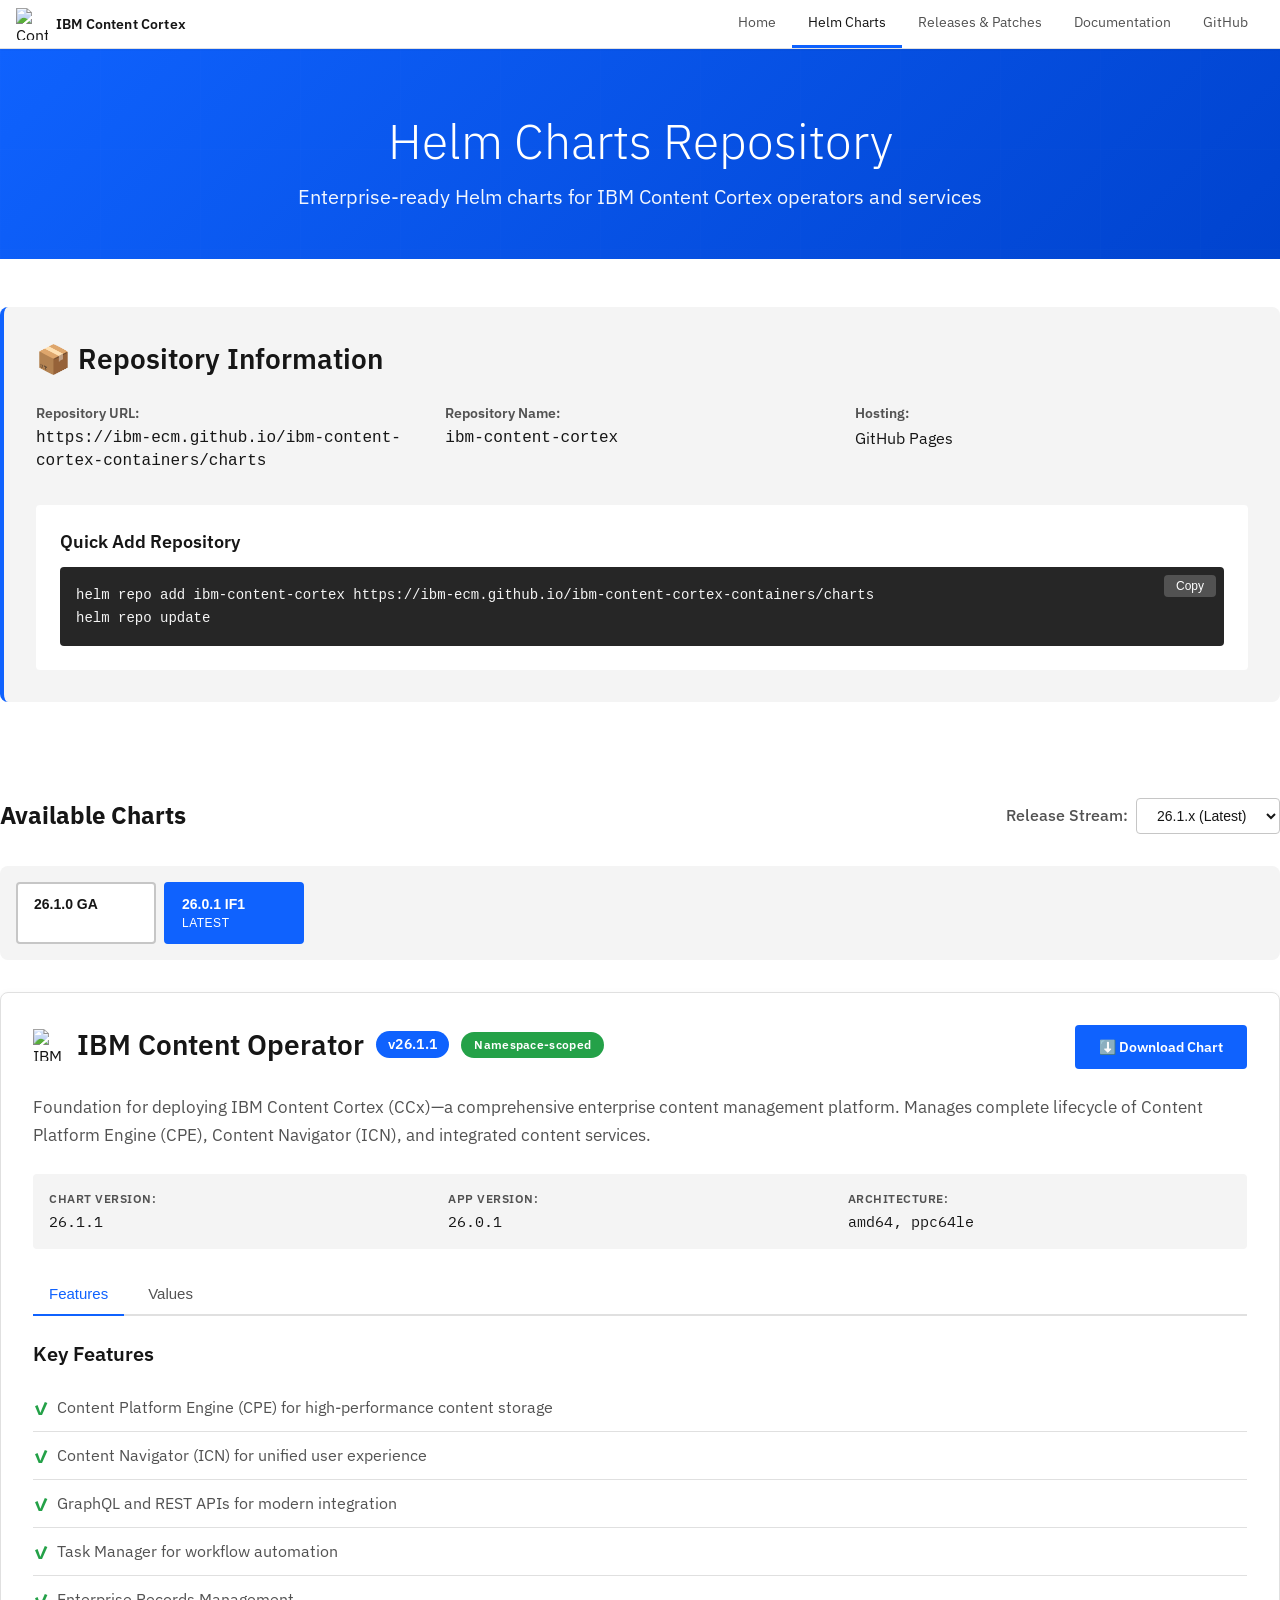
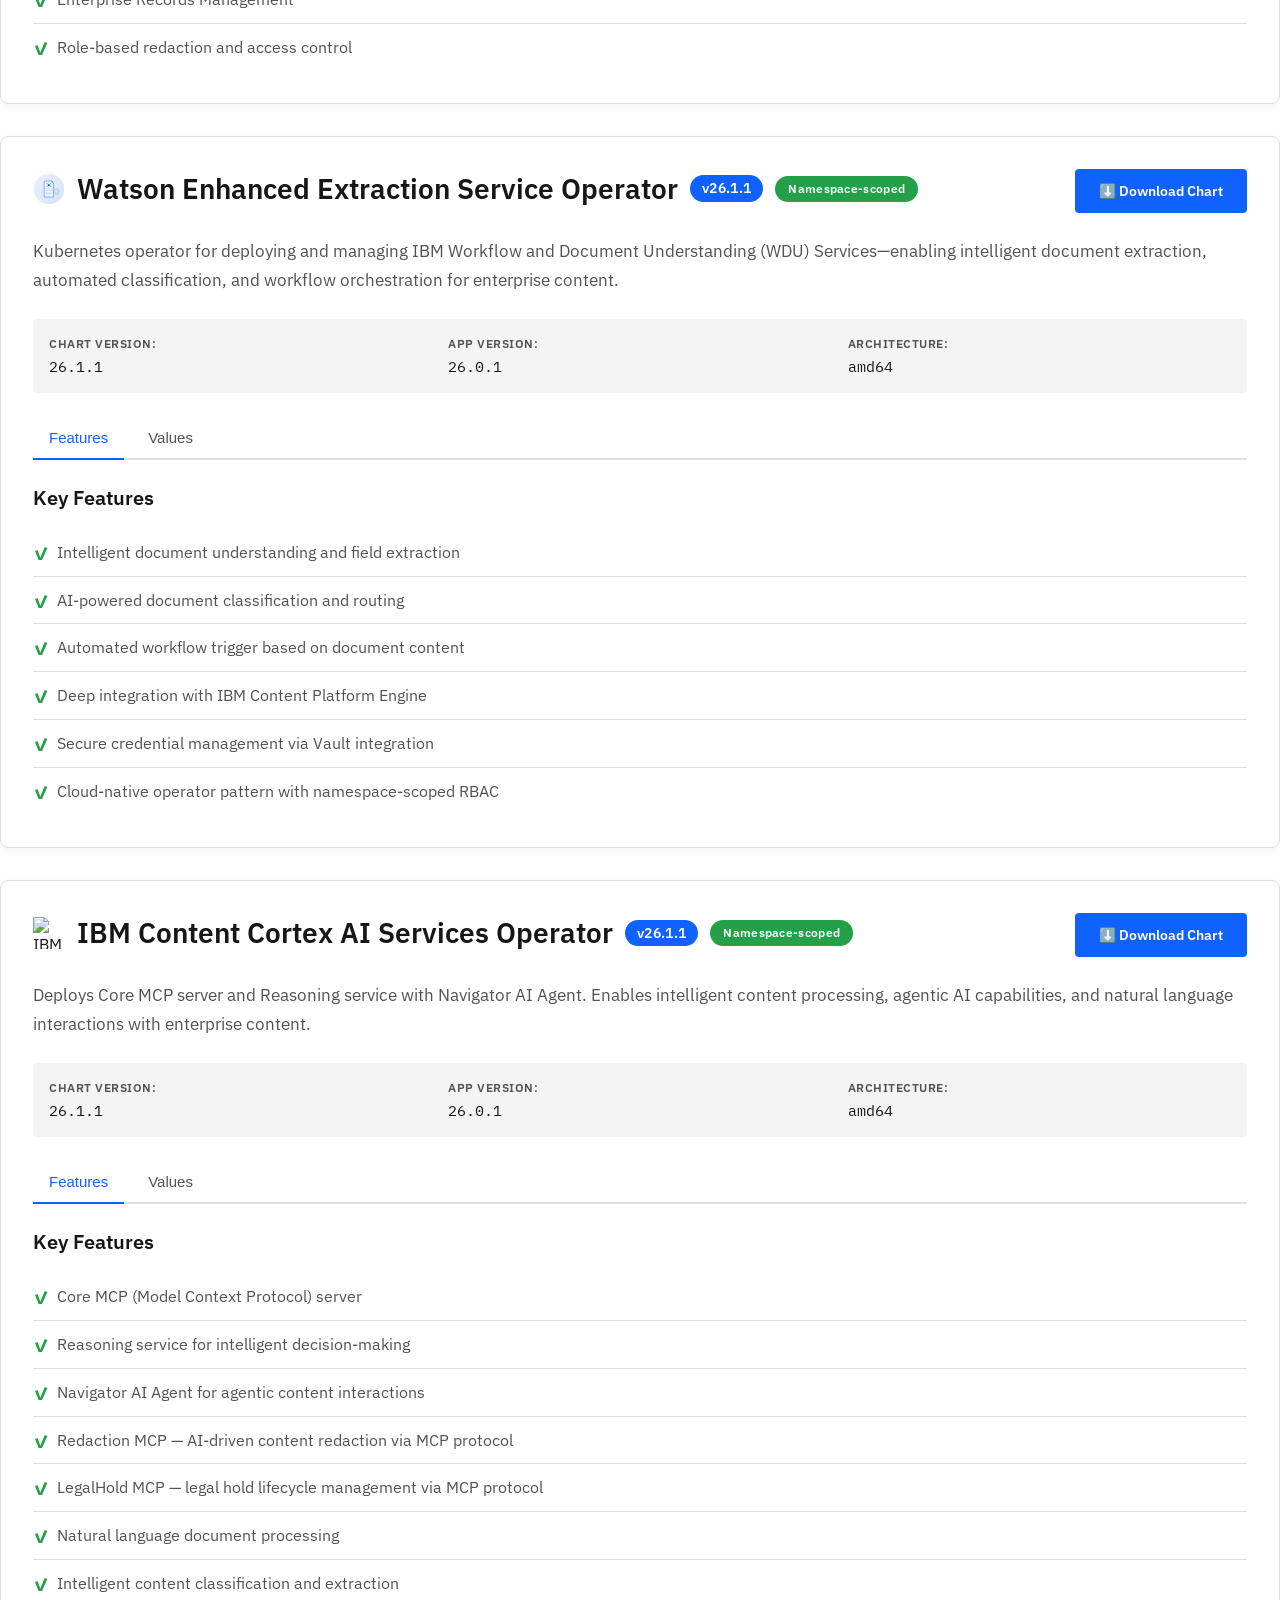
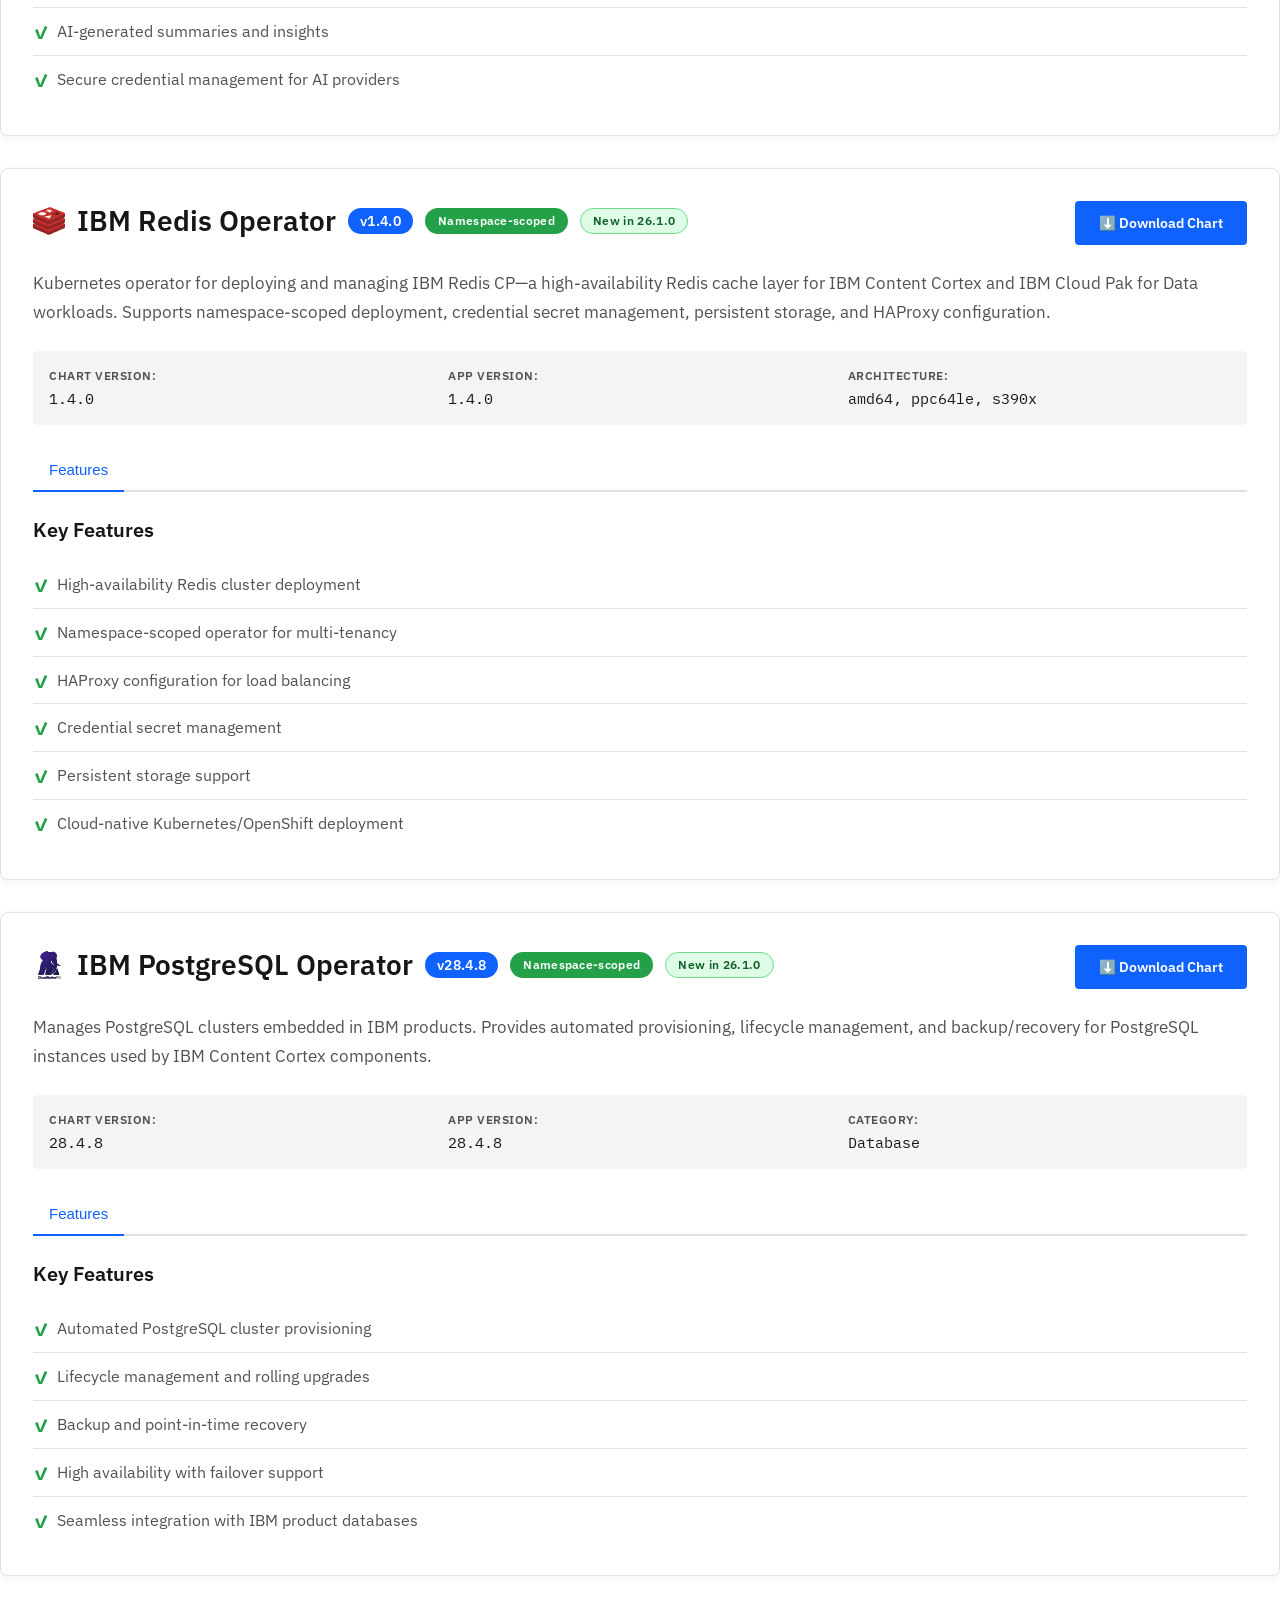
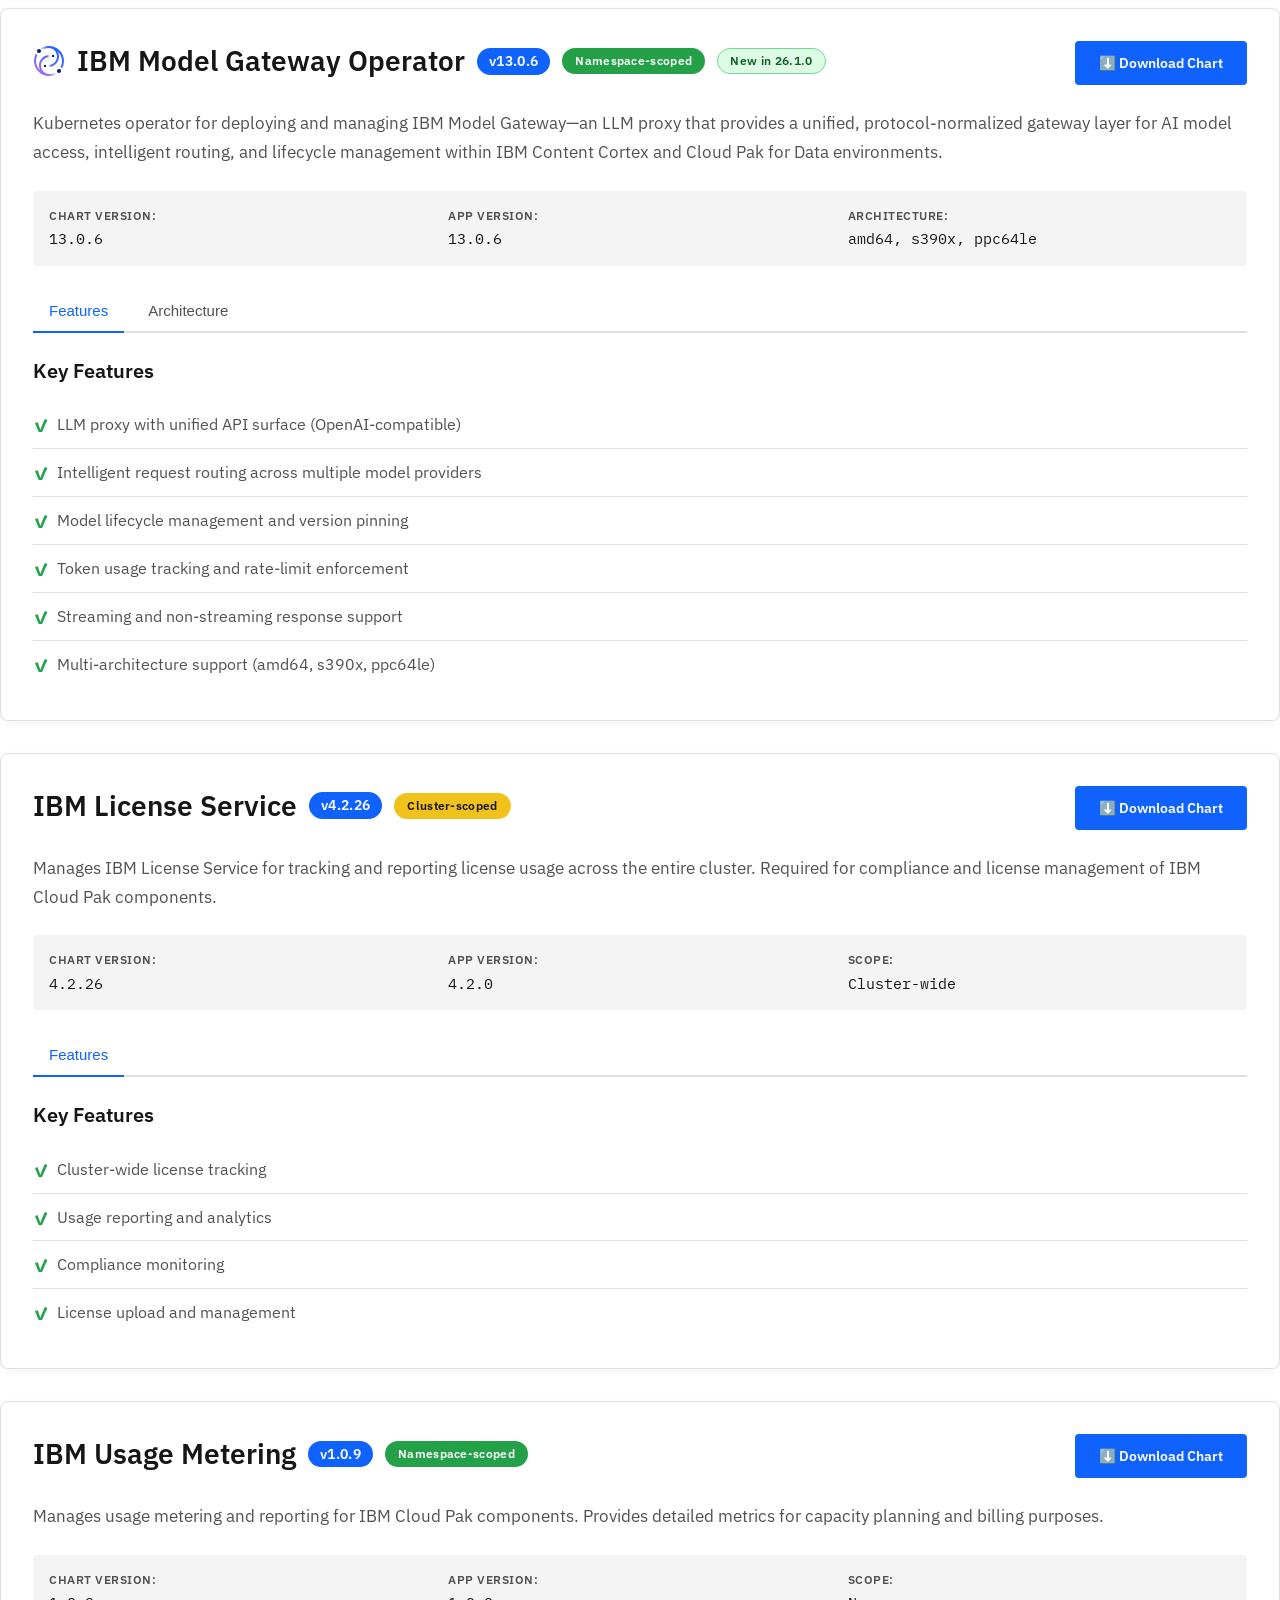
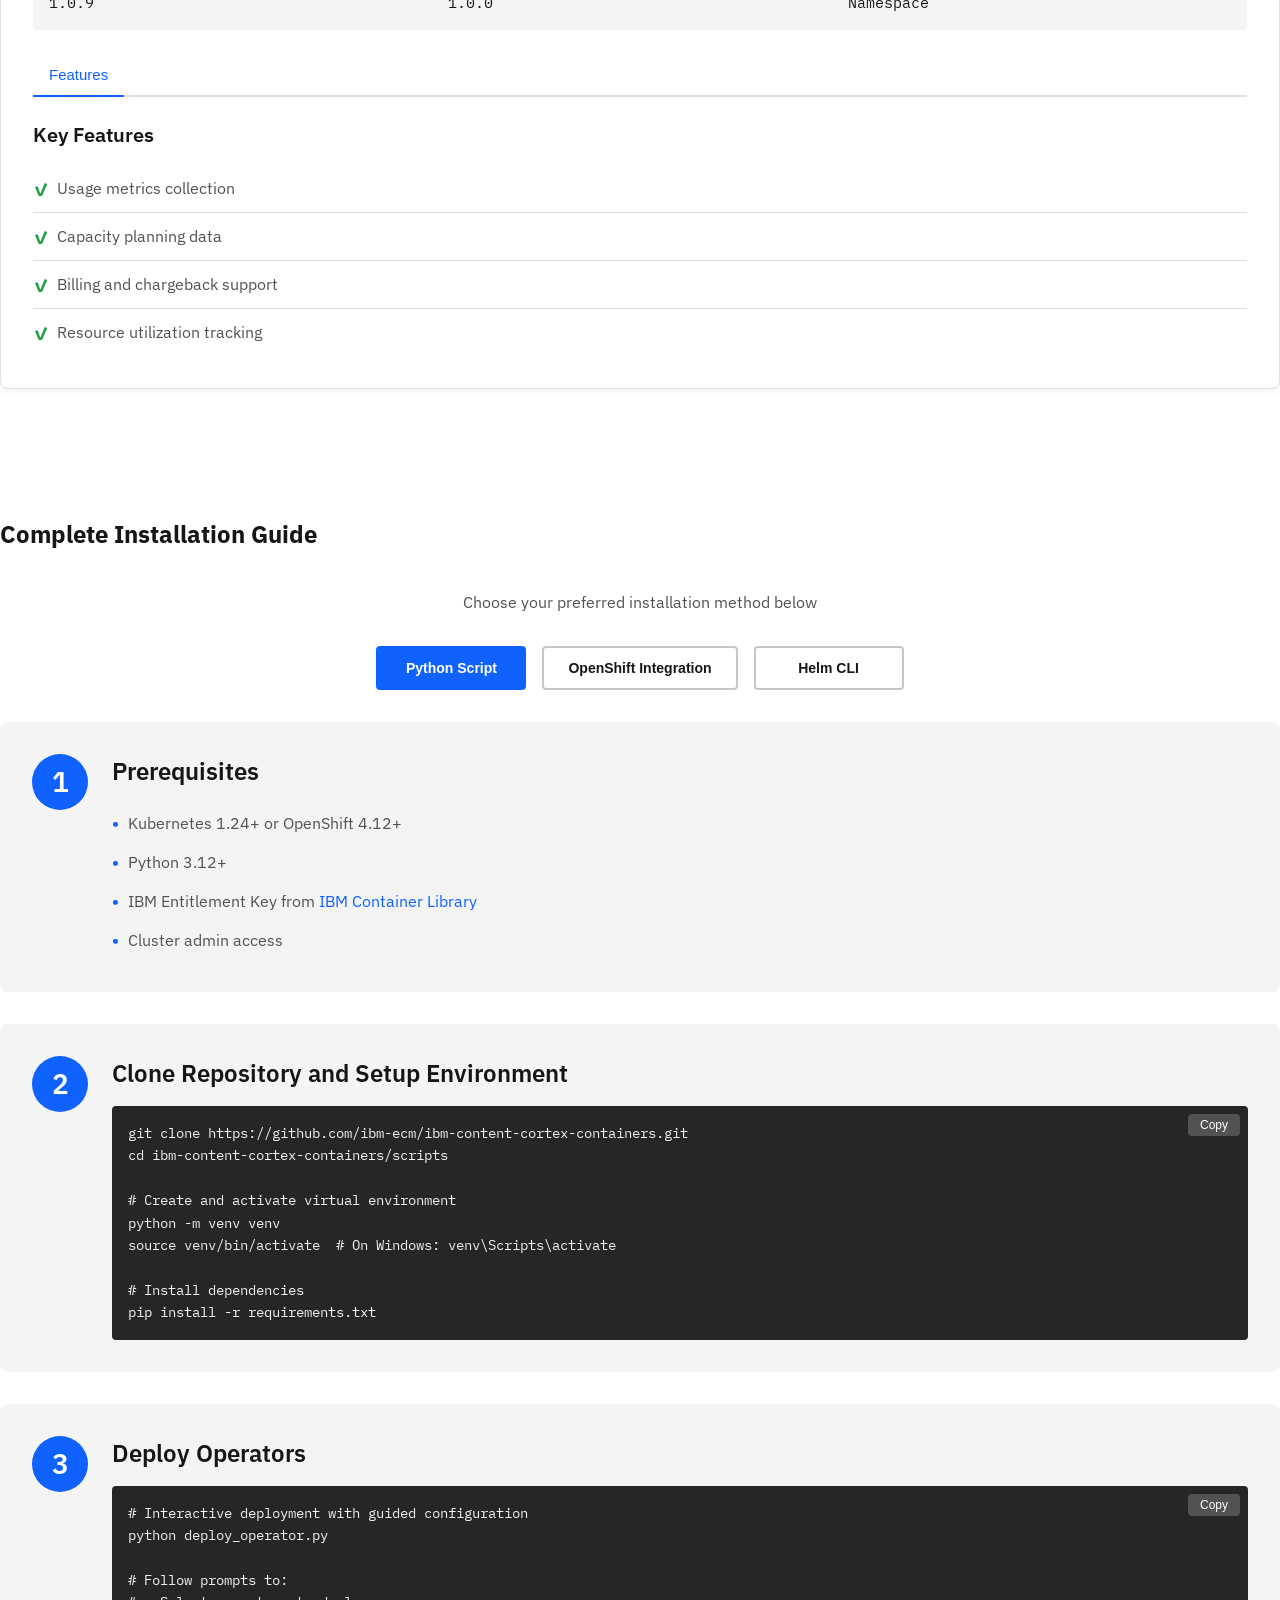
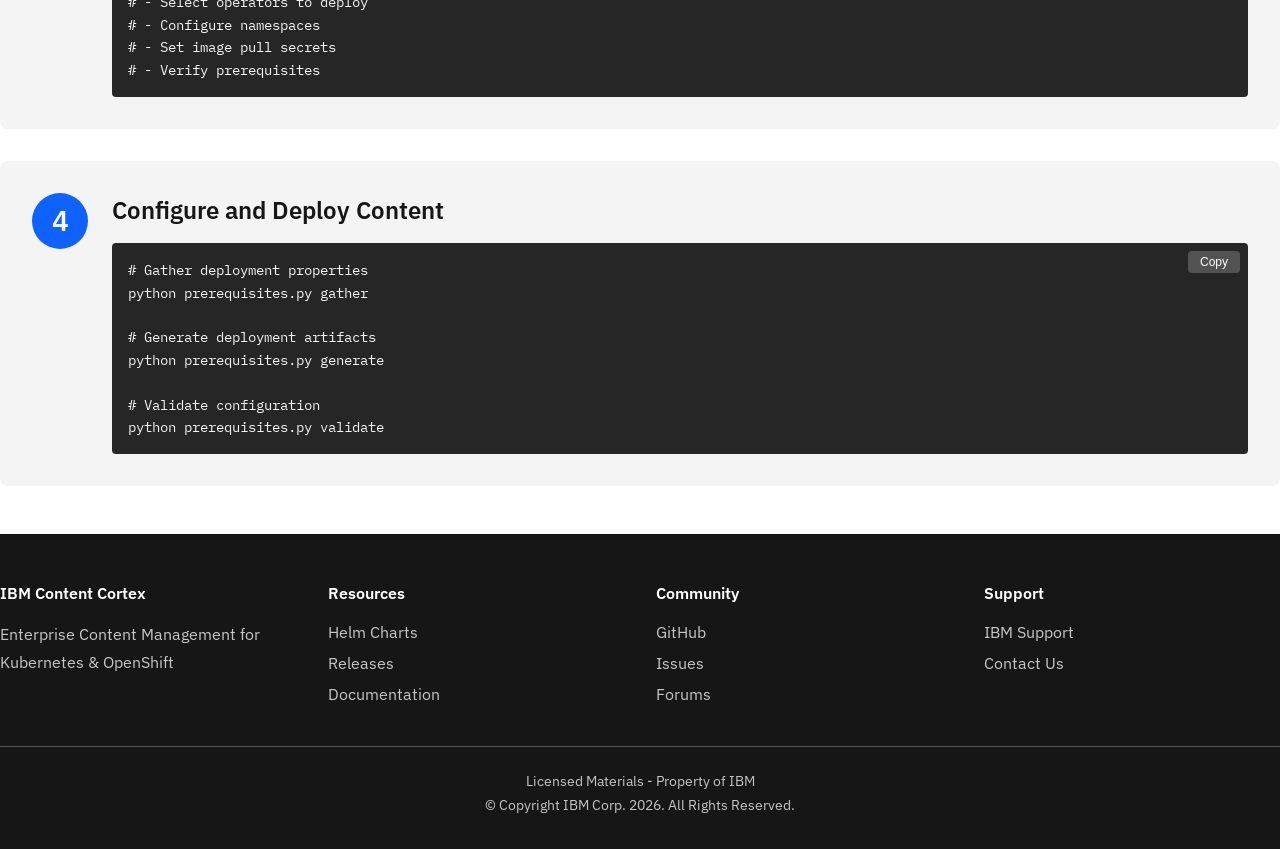
==== commit f2422a7a: "Content Cortex 26.0.1-IF1 Release" ====
--- a/docs/helm-charts.html
+++ b/docs/helm-charts.html
@@ -122,8 +122,11 @@
             <!-- Version Selector for 26.1.x -->
             <div class="version-selector" id="version-selector-261" style="margin-bottom: 2rem; display: none;">
                 <div class="version-tabs">
-                    <button class="version-tab active" data-version="26.1.0" data-stream="26.1.x">
-                        <span class="version-label">26.1.0</span>
+                    <button class="version-tab" data-version="26.1.0" data-stream="26.1.x">
+                        <span class="version-label">26.1.0 GA</span>
+                    </button>
+                    <button class="version-tab active" data-version="26.1.1" data-stream="26.1.x">
+                        <span class="version-label">26.0.1 IF1</span>
                         <span class="version-badge">Latest</span>
                     </button>
                 </div>
@@ -151,6 +154,161 @@
                 </div>
             </div>
 
+            <!-- ===================== 26.1.1 CHARTS (26.0.1 IF1) ===================== -->
+
+            <!-- Content Operator - 26.1.1 -->
+            <div class="chart-detail" id="content-operator-2611" data-version="26.1.1">
+                <div class="chart-header">
+                    <div class="chart-title-group">
+                        <img src="./assets/ContentCortex.svg" alt="IBM Content Cortex" class="chart-operator-icon">
+                        <h3>IBM Content Operator</h3>
+                        <span class="chart-version">v26.1.1</span>
+                        <span class="scope-badge namespace">Namespace-scoped</span>
+                    </div>
+                    <a href="" class="btn btn-primary" download data-href-env="chartBase/charts/ibm-content-operator-26.1.1.tgz">
+                        ⬇️ Download Chart
+                    </a>
+                </div>
+                <p class="chart-description">
+                    Foundation for deploying IBM Content Cortex (CCx)—a comprehensive enterprise content management platform.
+                    Manages complete lifecycle of Content Platform Engine (CPE), Content Navigator (ICN), and integrated content services.
+                </p>
+                <div class="chart-meta">
+                    <div class="meta-item"><span class="meta-label">Chart Version:</span><span class="meta-value">26.1.1</span></div>
+                    <div class="meta-item"><span class="meta-label">App Version:</span><span class="meta-value">26.0.1</span></div>
+                    <div class="meta-item"><span class="meta-label">Architecture:</span><span class="meta-value">amd64, ppc64le</span></div>
+                </div>
+                <div class="chart-tabs">
+                    <button class="tab-button active" data-tab="features-content-2611">Features</button>
+                    <button class="tab-button" data-tab="values-content-2611">Values</button>
+                </div>
+                <div class="tab-content active" id="features-content-2611">
+                    <h4>Key Features</h4>
+                    <ul class="feature-list">
+                        <li>Content Platform Engine (CPE) for high-performance content storage</li>
+                        <li>Content Navigator (ICN) for unified user experience</li>
+                        <li>GraphQL and REST APIs for modern integration</li>
+                        <li>Task Manager for workflow automation</li>
+                        <li>Enterprise Records Management</li>
+                        <li>Role-based redaction and access control</li>
+                    </ul>
+                </div>
+                <div class="tab-content" id="values-content-2611">
+                    <h4>Common Configuration Values</h4>
+                    <pre><code>crd:
+  install: true
+image:
+  repository: cp.icr.io/cp/icp4a-content-operator
+rbac:
+  createClusterRole: true
+  createClusterRoleBinding: true
+  enabled: true</code></pre>
+                </div>
+            </div>
+
+            <!-- WDU Services Operator - 26.1.1 -->
+            <div class="chart-detail" id="wdu-services-operator-2611" data-version="26.1.1">
+                <div class="chart-header">
+                    <div class="chart-title-group">
+                        <img src="./assets/WDU.svg" alt="Watson Enhanced Extraction Service Operator" class="chart-operator-icon">
+                        <h3>Watson Enhanced Extraction Service Operator</h3>
+                        <span class="chart-version">v26.1.1</span>
+                        <span class="scope-badge namespace">Namespace-scoped</span>
+                    </div>
+                    <a href="" class="btn btn-primary" download data-href-env="chartBase/charts/ibm-ccx-wdu-services-operator-26.1.1.tgz">
+                        ⬇️ Download Chart
+                    </a>
+                </div>
+                <p class="chart-description">
+                    Kubernetes operator for deploying and managing IBM Workflow and Document Understanding (WDU) Services—enabling
+                    intelligent document extraction, automated classification, and workflow orchestration for enterprise content.
+                </p>
+                <div class="chart-meta">
+                    <div class="meta-item"><span class="meta-label">Chart Version:</span><span class="meta-value">26.1.1</span></div>
+                    <div class="meta-item"><span class="meta-label">App Version:</span><span class="meta-value">26.0.1</span></div>
+                    <div class="meta-item"><span class="meta-label">Architecture:</span><span class="meta-value">amd64</span></div>
+                </div>
+                <div class="chart-tabs">
+                    <button class="tab-button active" data-tab="features-wdu-2611">Features</button>
+                    <button class="tab-button" data-tab="values-wdu-2611">Values</button>
+                </div>
+                <div class="tab-content active" id="features-wdu-2611">
+                    <h4>Key Features</h4>
+                    <ul class="feature-list">
+                        <li>Intelligent document understanding and field extraction</li>
+                        <li>AI-powered document classification and routing</li>
+                        <li>Automated workflow trigger based on document content</li>
+                        <li>Deep integration with IBM Content Platform Engine</li>
+                        <li>Secure credential management via Vault integration</li>
+                        <li>Cloud-native operator pattern with namespace-scoped RBAC</li>
+                    </ul>
+                </div>
+                <div class="tab-content" id="values-wdu-2611">
+                    <h4>Common Configuration Values</h4>
+                    <pre><code>image:
+  repository: icr.io/cpopen/ibm-ccx-wdu-operator
+replicaCount: 1
+serviceAccount:
+  create: true
+  name: ibm-ccxwdu-services-operator-sa
+rbac:
+  create: true</code></pre>
+                </div>
+            </div>
+
+            <!-- AI Services Operator - 26.1.1 -->
+            <div class="chart-detail" id="ai-services-operator-2611" data-version="26.1.1">
+                <div class="chart-header">
+                    <div class="chart-title-group">
+                        <img src="./assets/ContentCortex.svg" alt="IBM Content Cortex" class="chart-operator-icon">
+                        <h3>IBM Content Cortex AI Services Operator</h3>
+                        <span class="chart-version">v26.1.1</span>
+                        <span class="scope-badge namespace">Namespace-scoped</span>
+                    </div>
+                    <a href="" class="btn btn-primary" download data-href-env="chartBase/charts/ibm-ccx-ai-services-operator-26.1.1.tgz">
+                        ⬇️ Download Chart
+                    </a>
+                </div>
+                <p class="chart-description">
+                    Deploys Core MCP server and Reasoning service with Navigator AI Agent. Enables intelligent content processing,
+                    agentic AI capabilities, and natural language interactions with enterprise content.
+                </p>
+                <div class="chart-meta">
+                    <div class="meta-item"><span class="meta-label">Chart Version:</span><span class="meta-value">26.1.1</span></div>
+                    <div class="meta-item"><span class="meta-label">App Version:</span><span class="meta-value">26.0.1</span></div>
+                    <div class="meta-item"><span class="meta-label">Architecture:</span><span class="meta-value">amd64</span></div>
+                </div>
+                <div class="chart-tabs">
+                    <button class="tab-button active" data-tab="features-ai-2611">Features</button>
+                    <button class="tab-button" data-tab="values-ai-2611">Values</button>
+                </div>
+                <div class="tab-content active" id="features-ai-2611">
+                    <h4>Key Features</h4>
+                    <ul class="feature-list">
+                        <li>Core MCP (Model Context Protocol) server</li>
+                        <li>Reasoning service for intelligent decision-making</li>
+                        <li>Navigator AI Agent for agentic content interactions</li>
+                        <li>Redaction MCP — AI-driven content redaction via MCP protocol</li>
+                        <li>LegalHold MCP — legal hold lifecycle management via MCP protocol</li>
+                        <li>Natural language document processing</li>
+                        <li>Intelligent content classification and extraction</li>
+                        <li>AI-generated summaries and insights</li>
+                        <li>Secure credential management for AI providers</li>
+                    </ul>
+                </div>
+                <div class="tab-content" id="values-ai-2611">
+                    <h4>Common Configuration Values</h4>
+                    <pre><code>crd:
+  install: true
+image:
+  repository: cp.icr.io/cp/ibm-ccx-ai-services-operator
+rbac:
+  createClusterRole: true
+  createClusterRoleBinding: true
+  enabled: true</code></pre>
+                </div>
+            </div>
+
             <!-- ===================== 26.1.0 CHARTS ===================== -->
 
             <!-- Content Operator - 26.1.0 -->
@@ -350,8 +508,8 @@
                 </div>
             </div>
 
-            <!-- Redis Operator - 26.1.0 -->
-            <div class="chart-detail" id="redis-operator-261" data-version="26.1.0" style="display:none;">
+            <!-- Redis Operator - 26.1.0 (shared with 26.1.1) -->
+            <div class="chart-detail" id="redis-operator-261" data-version="26.1.0" data-also-version="26.1.1" style="display:none;">
                 <div class="chart-header">
                     <div class="chart-title-group">
                         <img src="./assets/redis.svg" alt="Redis" class="chart-operator-icon">
@@ -389,8 +547,8 @@
                 </div>
             </div>
 
-            <!-- PostgreSQL Operator - 26.1.0 -->
-            <div class="chart-detail" id="pg-operator-261" data-version="26.1.0" style="display:none;">
+            <!-- PostgreSQL Operator - 26.1.0 (shared with 26.1.1) -->
+            <div class="chart-detail" id="pg-operator-261" data-version="26.1.0" data-also-version="26.1.1" style="display:none;">
                 <div class="chart-header">
                     <div class="chart-title-group">
                         <img src="./assets/CNPG.svg" alt="CloudNativePG" class="chart-operator-icon">
@@ -427,8 +585,8 @@
                 </div>
             </div>
 
-            <!-- Model Gateway Operator - 26.1.0 -->
-            <div class="chart-detail" id="watson-gateway-operator-261" data-version="26.1.0" style="display:none;">
+            <!-- Model Gateway Operator - 26.1.0 (shared with 26.1.1) -->
+            <div class="chart-detail" id="watson-gateway-operator-261" data-version="26.1.0" data-also-version="26.1.1" style="display:none;">
                 <div class="chart-header">
                     <div class="chart-title-group">
                         <img src="./assets/AIModelGateway.svg" alt="IBM AI Model Gateway" class="chart-operator-icon">
@@ -510,8 +668,8 @@
                 </div>
             </div>
 
-            <!-- License Service (26.1.0) -->
-            <div class="chart-detail" id="license-service-261" data-version="26.1.0" style="display:none;">
+            <!-- License Service (26.1.0, shared with 26.1.1) -->
+            <div class="chart-detail" id="license-service-261" data-version="26.1.0" data-also-version="26.1.1" style="display:none;">
                 <div class="chart-header">
                     <div class="chart-title-group">
                         <h3>IBM License Service</h3>
@@ -545,8 +703,8 @@
                 </div>
             </div>
 
-            <!-- Usage Metering (26.1.0) -->
-            <div class="chart-detail" id="usage-metering-261" data-version="26.1.0" style="display:none;">
+            <!-- Usage Metering (26.1.0, shared with 26.1.1) -->
+            <div class="chart-detail" id="usage-metering-261" data-version="26.1.0" data-also-version="26.1.1" style="display:none;">
                 <div class="chart-header">
                     <div class="chart-title-group">
                         <h3>IBM Usage Metering</h3>
@@ -1307,10 +1465,10 @@
                 </div>
                 
                 <div class="chart-tabs">
-                    <button class="tab-button active" data-tab="features-license-26-0-2">Features</button>
-                </div>
-                
-                <div class="tab-content active" id="features-license-26-0-2">
+                    <button class="tab-button active" data-tab="features-license">Features</button>
+                </div>
+                
+                <div class="tab-content active" id="features-license">
                     <h4>Key Features</h4>
                     <ul class="feature-list">
                         <li>Cluster-wide license tracking</li>
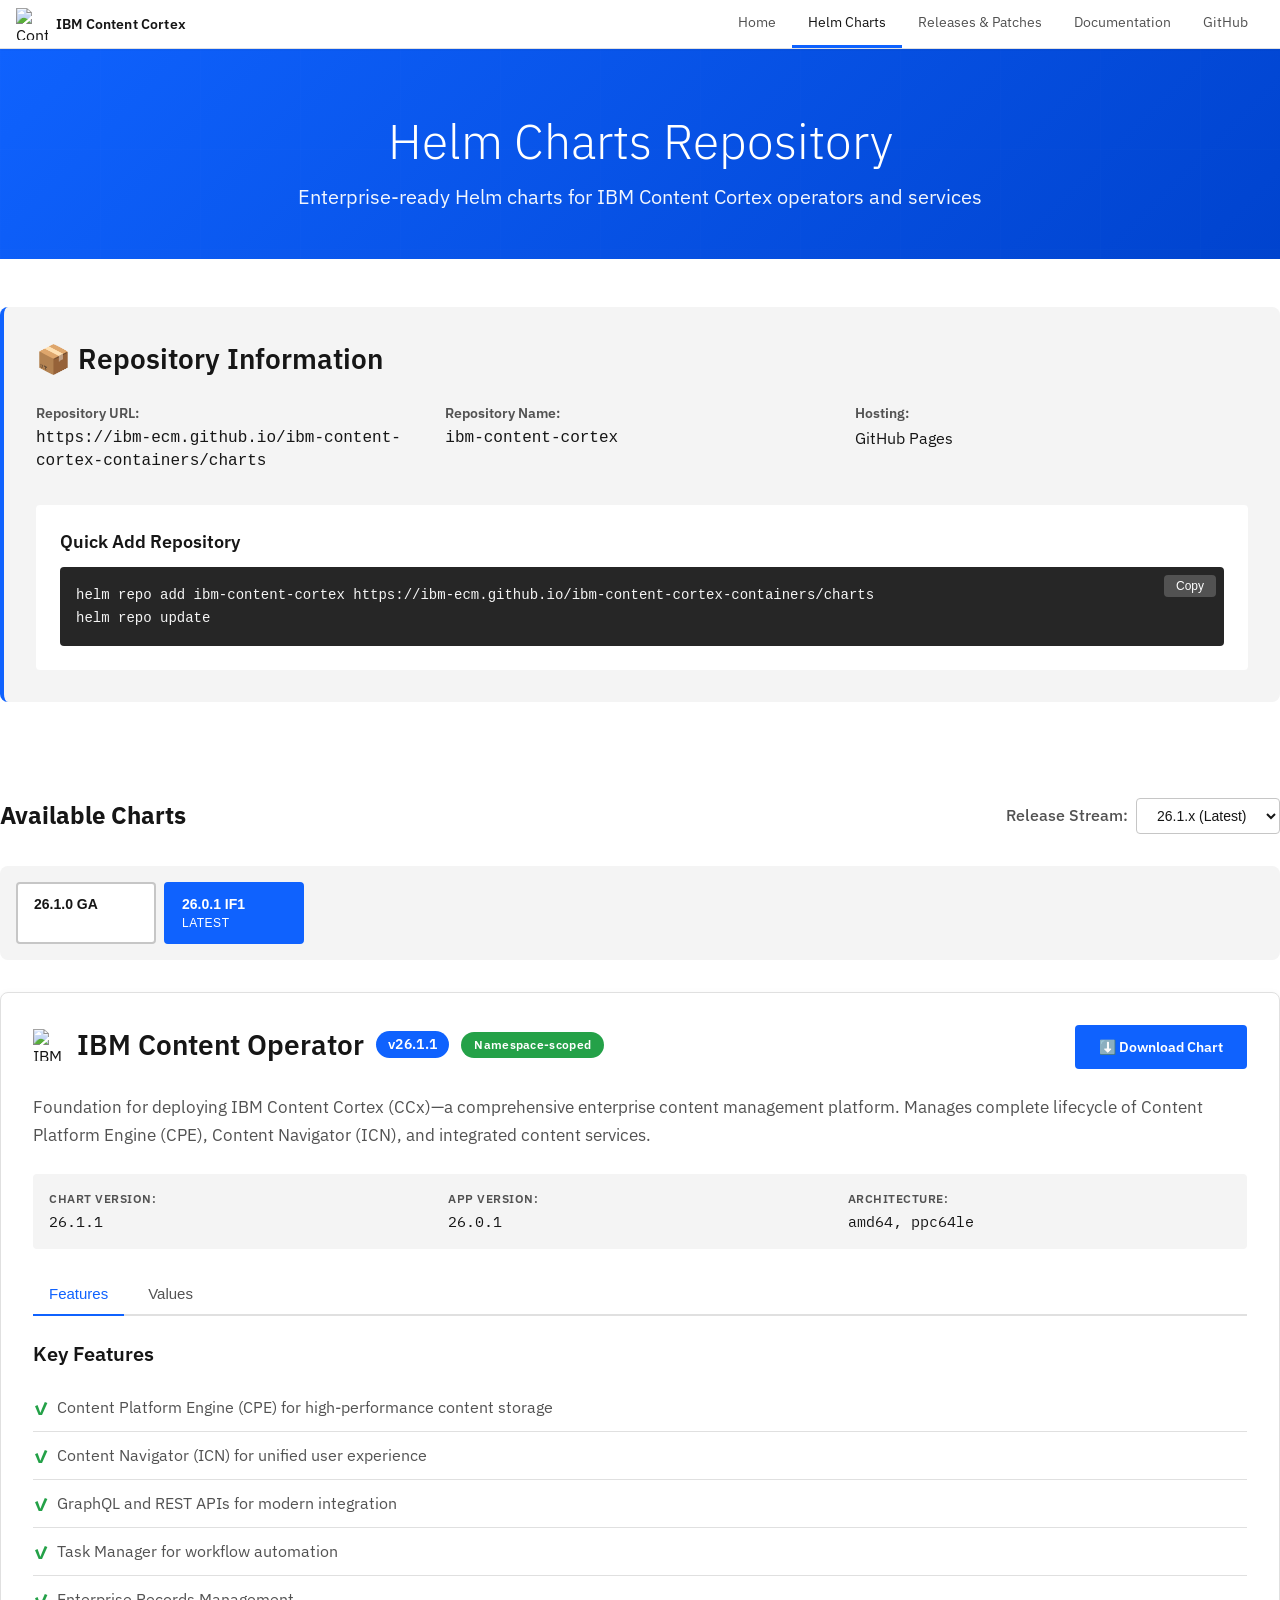
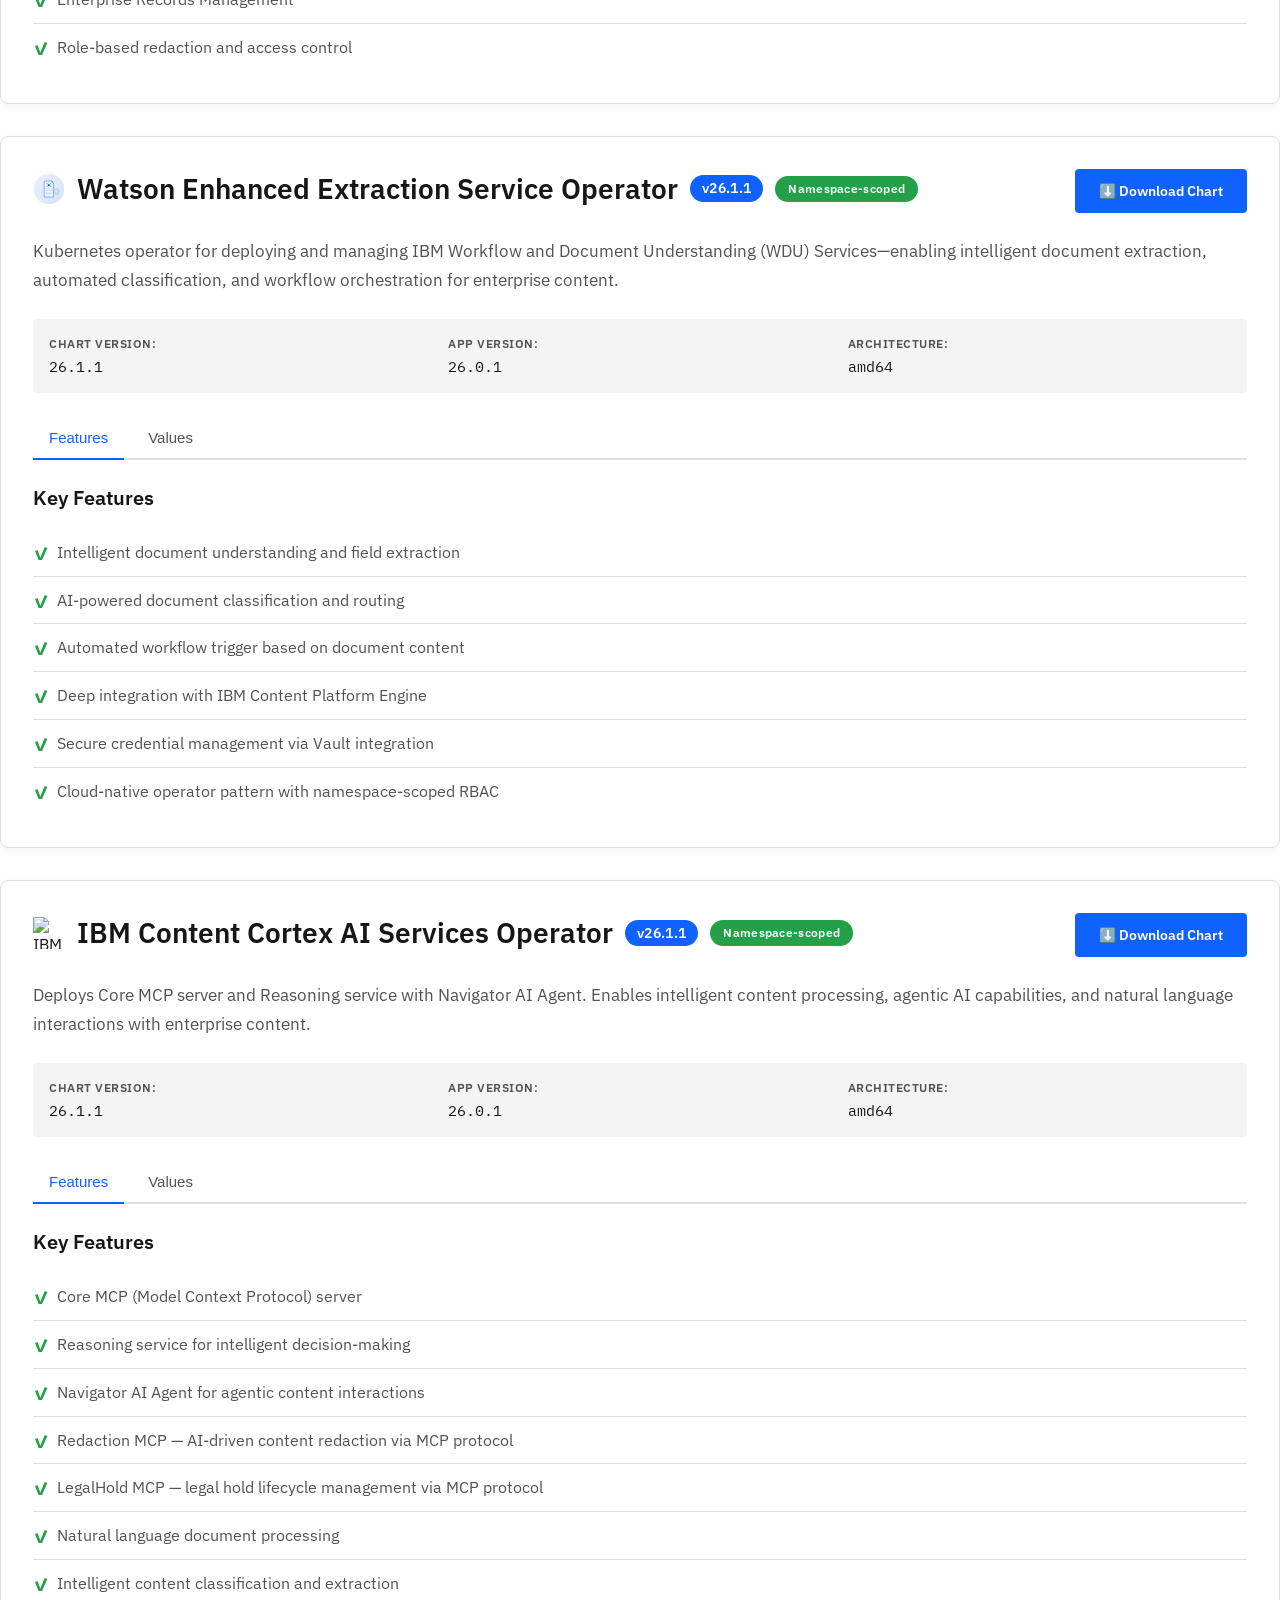
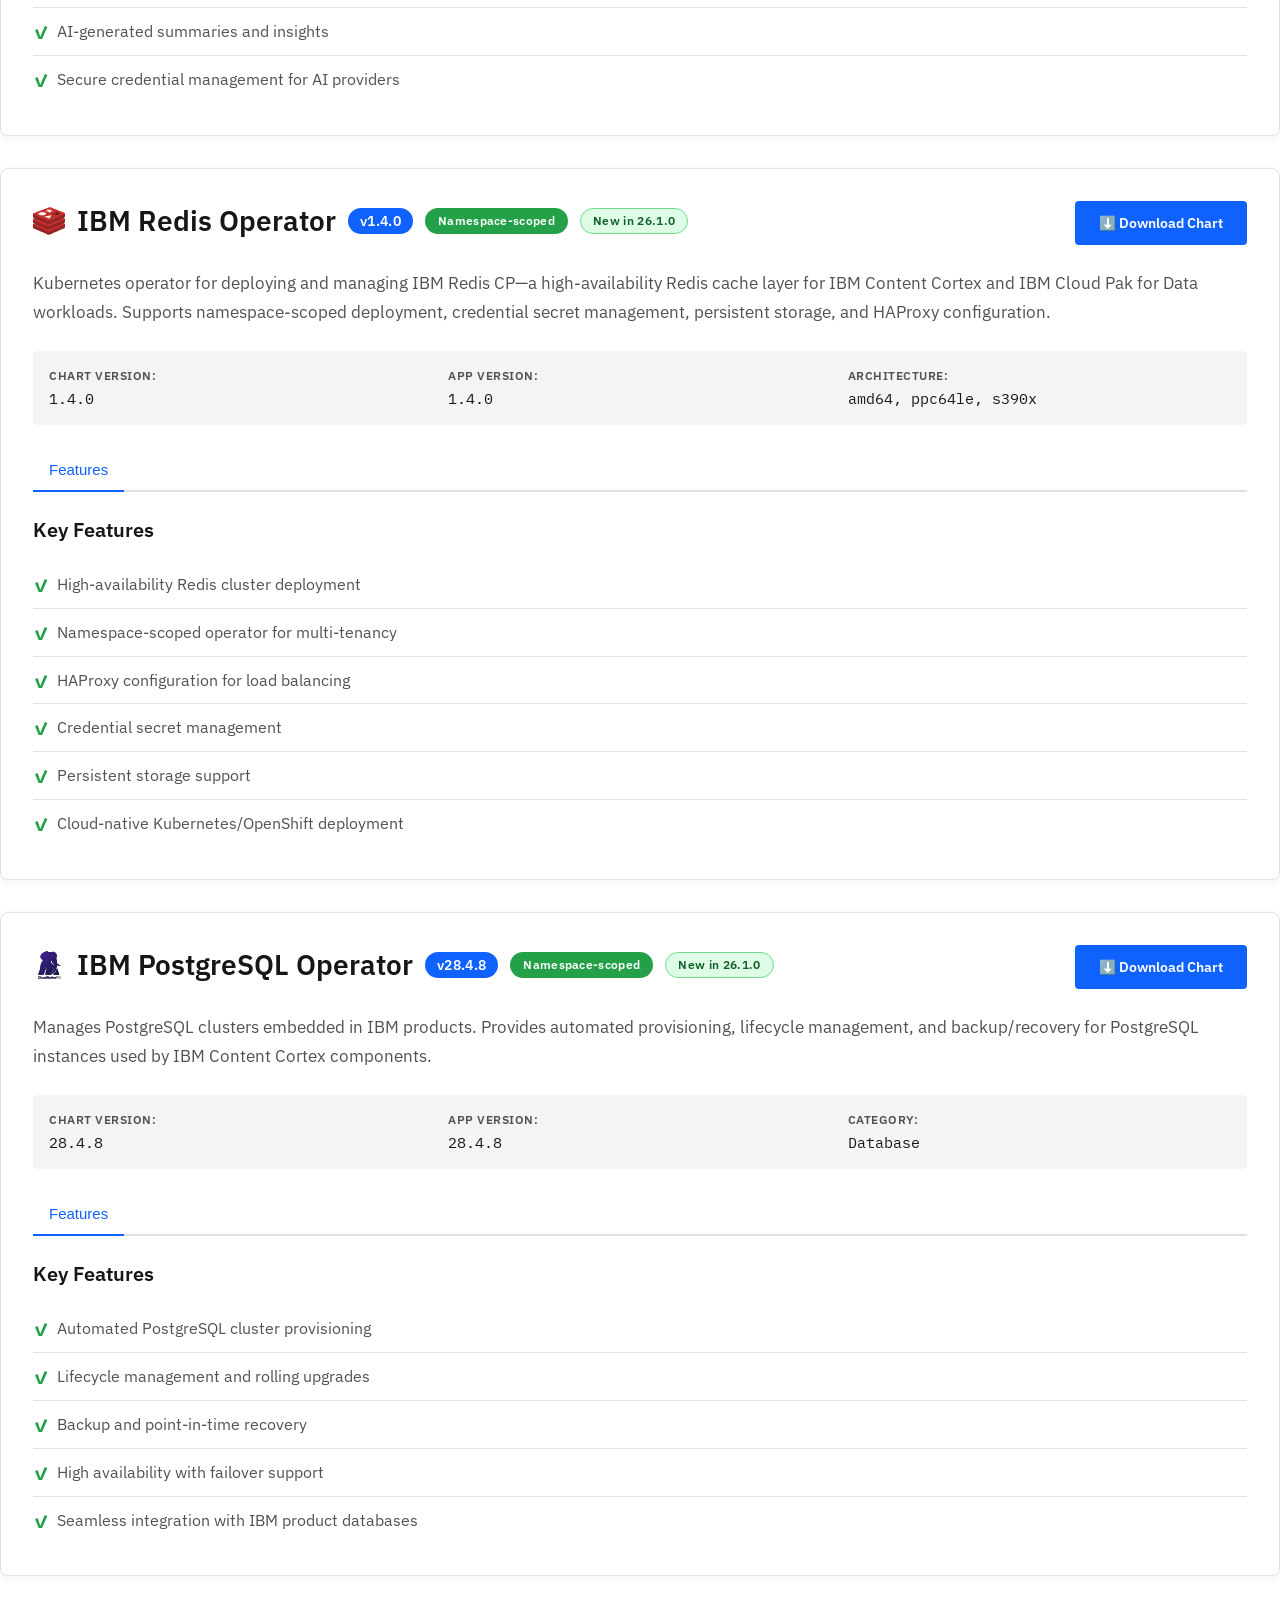
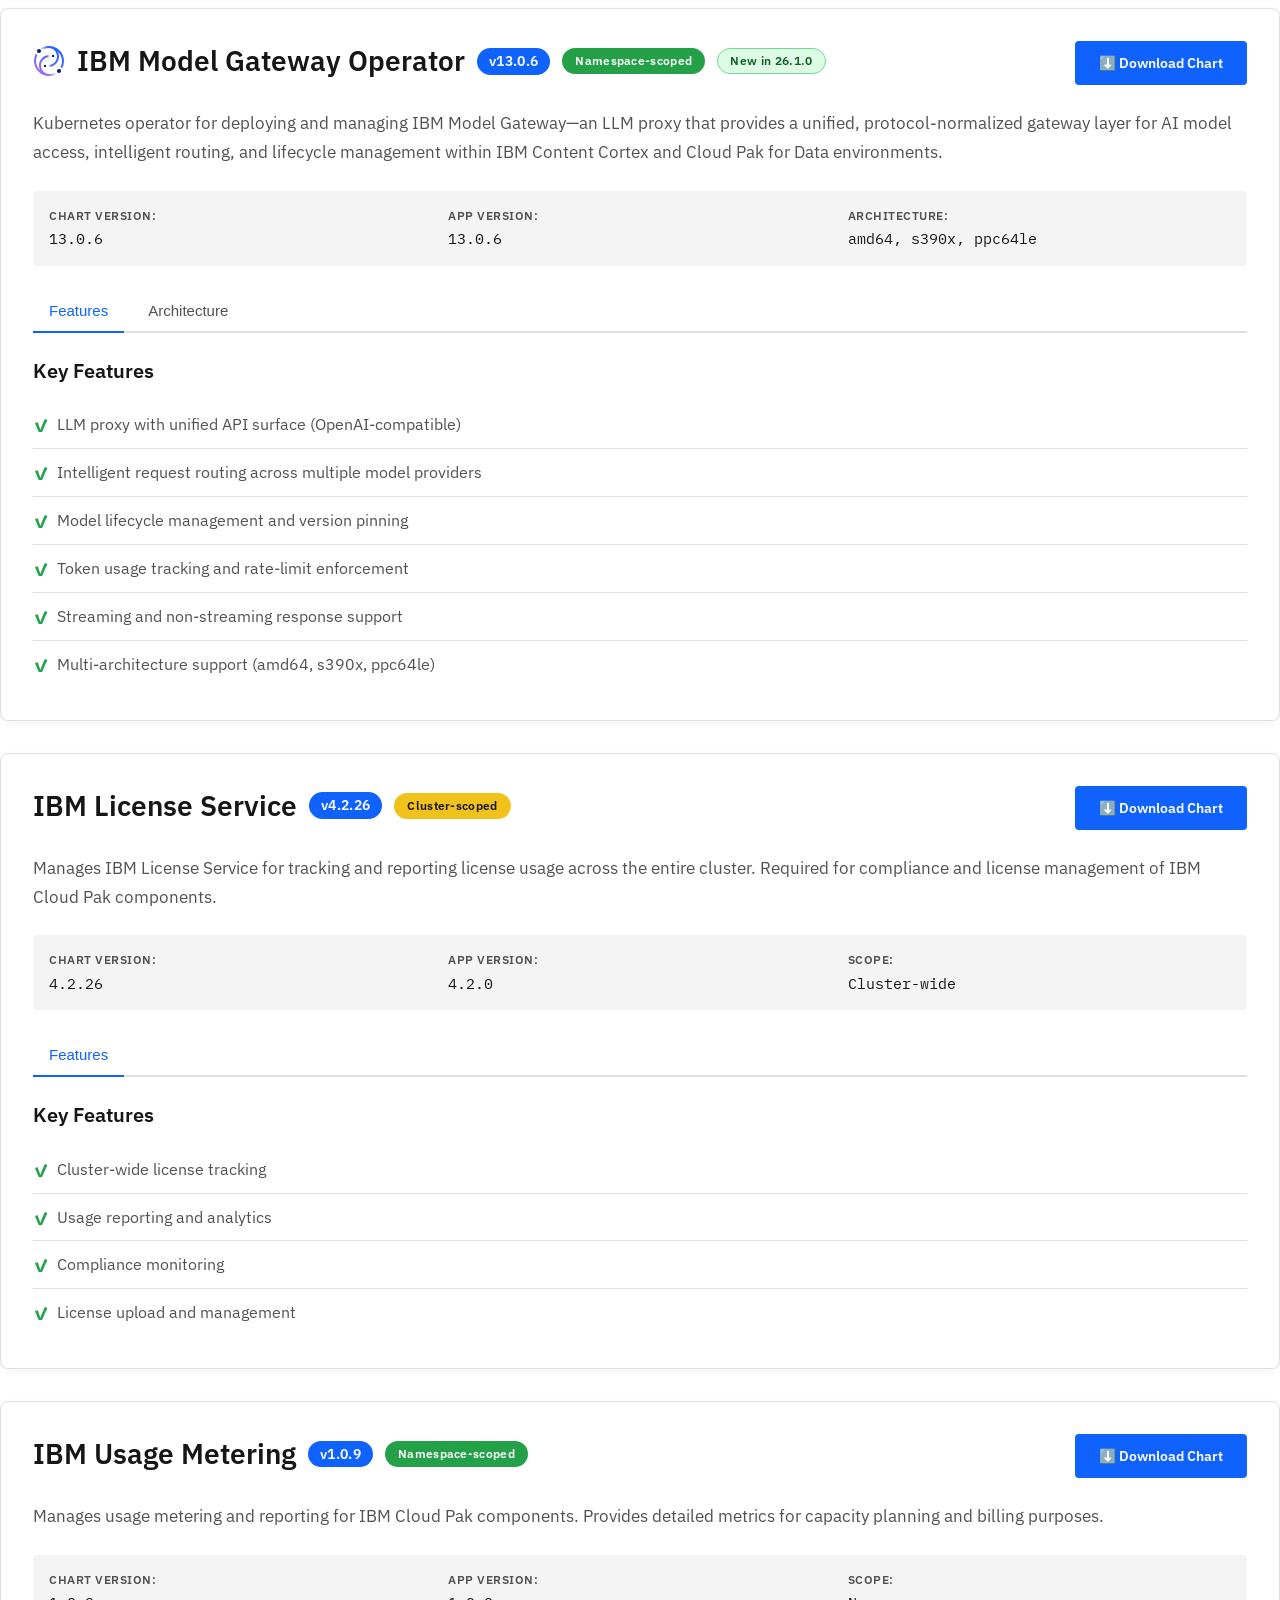
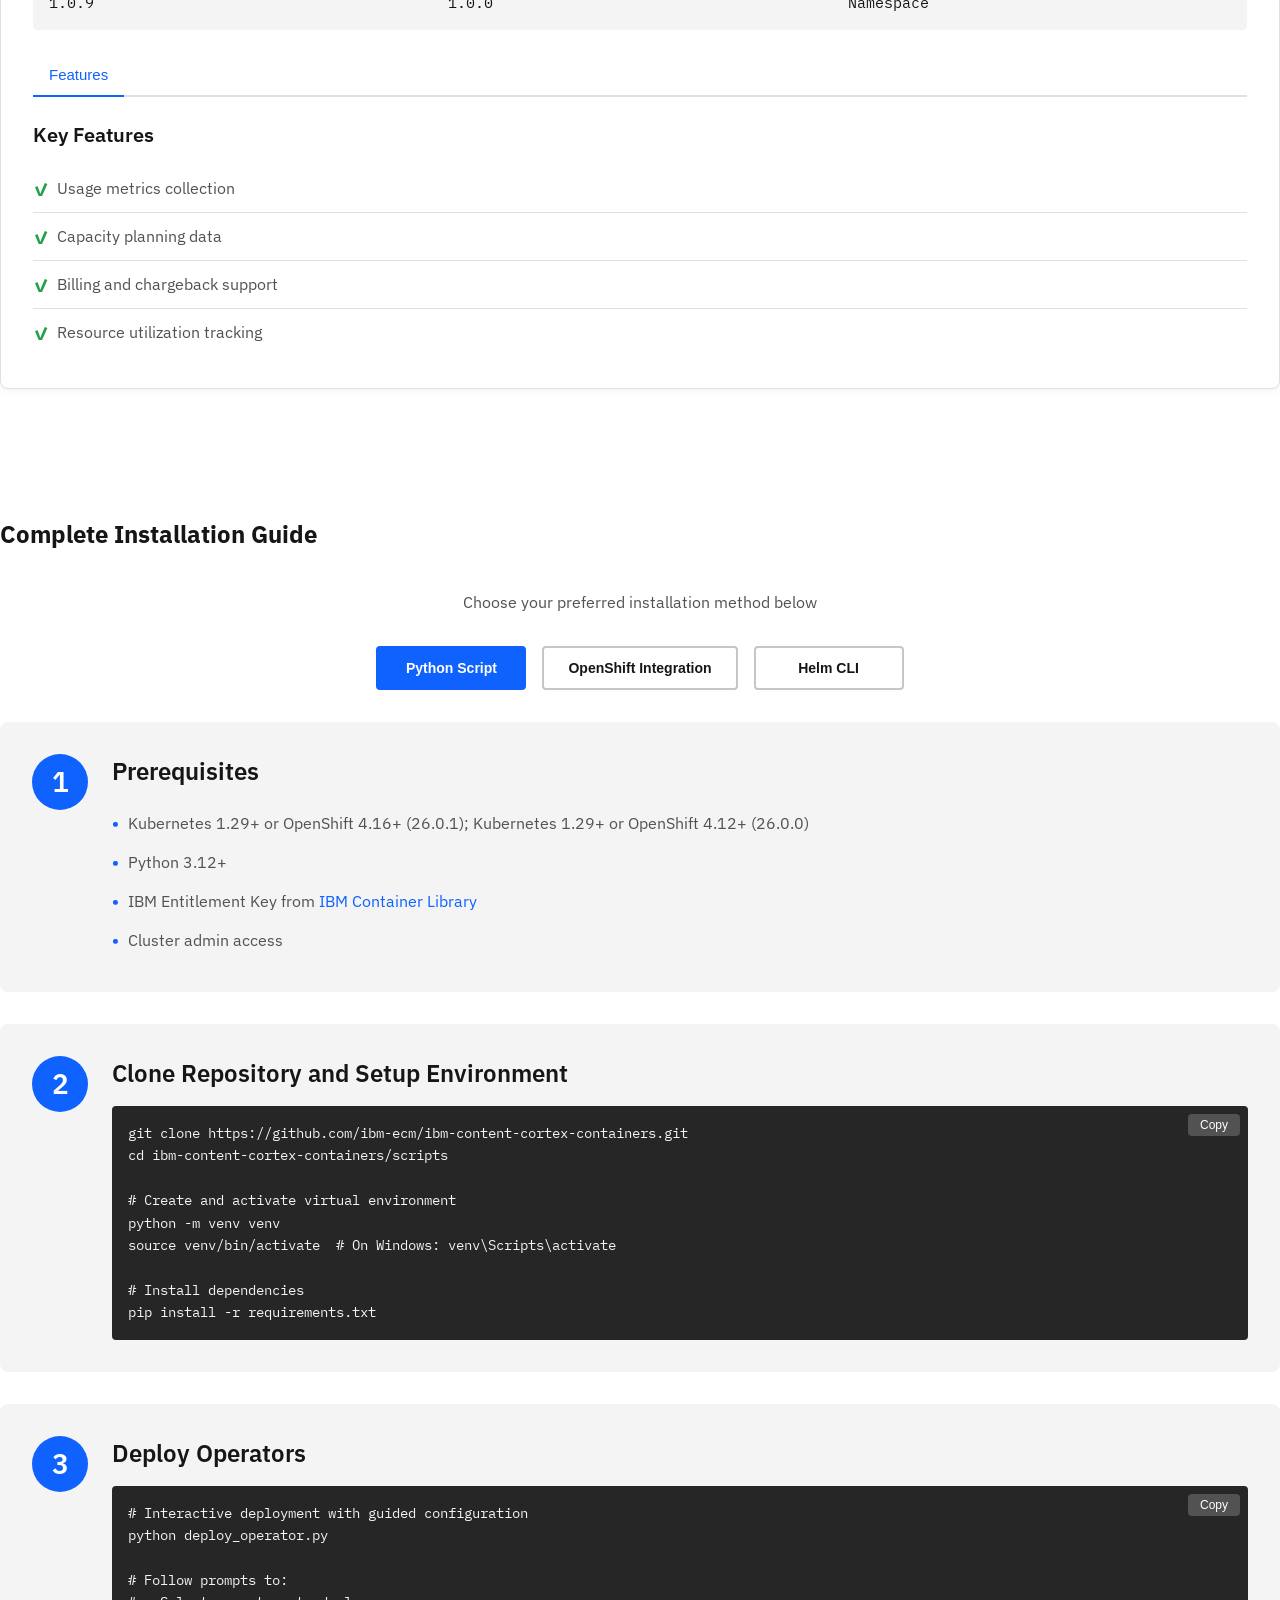
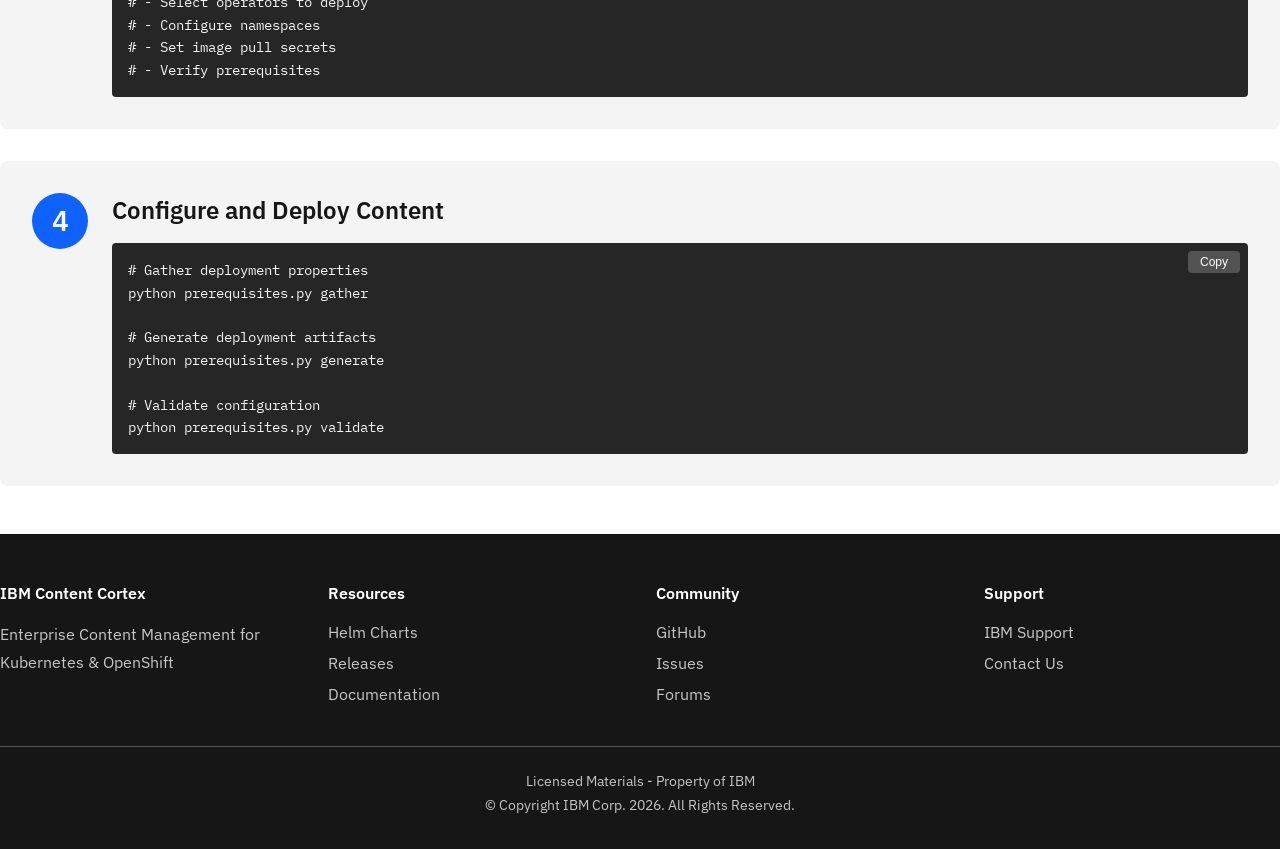
==== commit c604a910: "Content Cortex 26.0.1-IF1 Release" ====
--- a/docs/helm-charts.html
+++ b/docs/helm-charts.html
@@ -1556,7 +1556,7 @@
                         <div class="step-content">
                             <h3>Prerequisites</h3>
                             <ul>
-                                <li>Kubernetes 1.24+ or OpenShift 4.12+</li>
+                                <li>Kubernetes 1.29+ or OpenShift 4.16+ (26.0.1); Kubernetes 1.29+ or OpenShift 4.12+ (26.0.0)</li>
                                 <li>Python 3.12+</li>
                                 <li>IBM Entitlement Key from <a href="https://myibm.ibm.com/products-services/containerlibrary" target="_blank">IBM Container Library</a></li>
                                 <li>Cluster admin access</li>
@@ -1790,7 +1790,7 @@
                         <div class="step-content">
                             <h3>Prerequisites</h3>
                             <ul>
-                                <li>Kubernetes 1.24+ or OpenShift 4.12+</li>
+                                <li>Kubernetes 1.29+ or OpenShift 4.16+ (26.0.1); Kubernetes 1.29+ or OpenShift 4.12+ (26.0.0)</li>
                                 <li>Helm 4.0+</li>
                                 <li>IBM Entitlement Key from <a href="https://myibm.ibm.com/products-services/containerlibrary" target="_blank">IBM Container Library</a></li>
                                 <li>Cluster admin access (for cluster-scoped services)</li>
